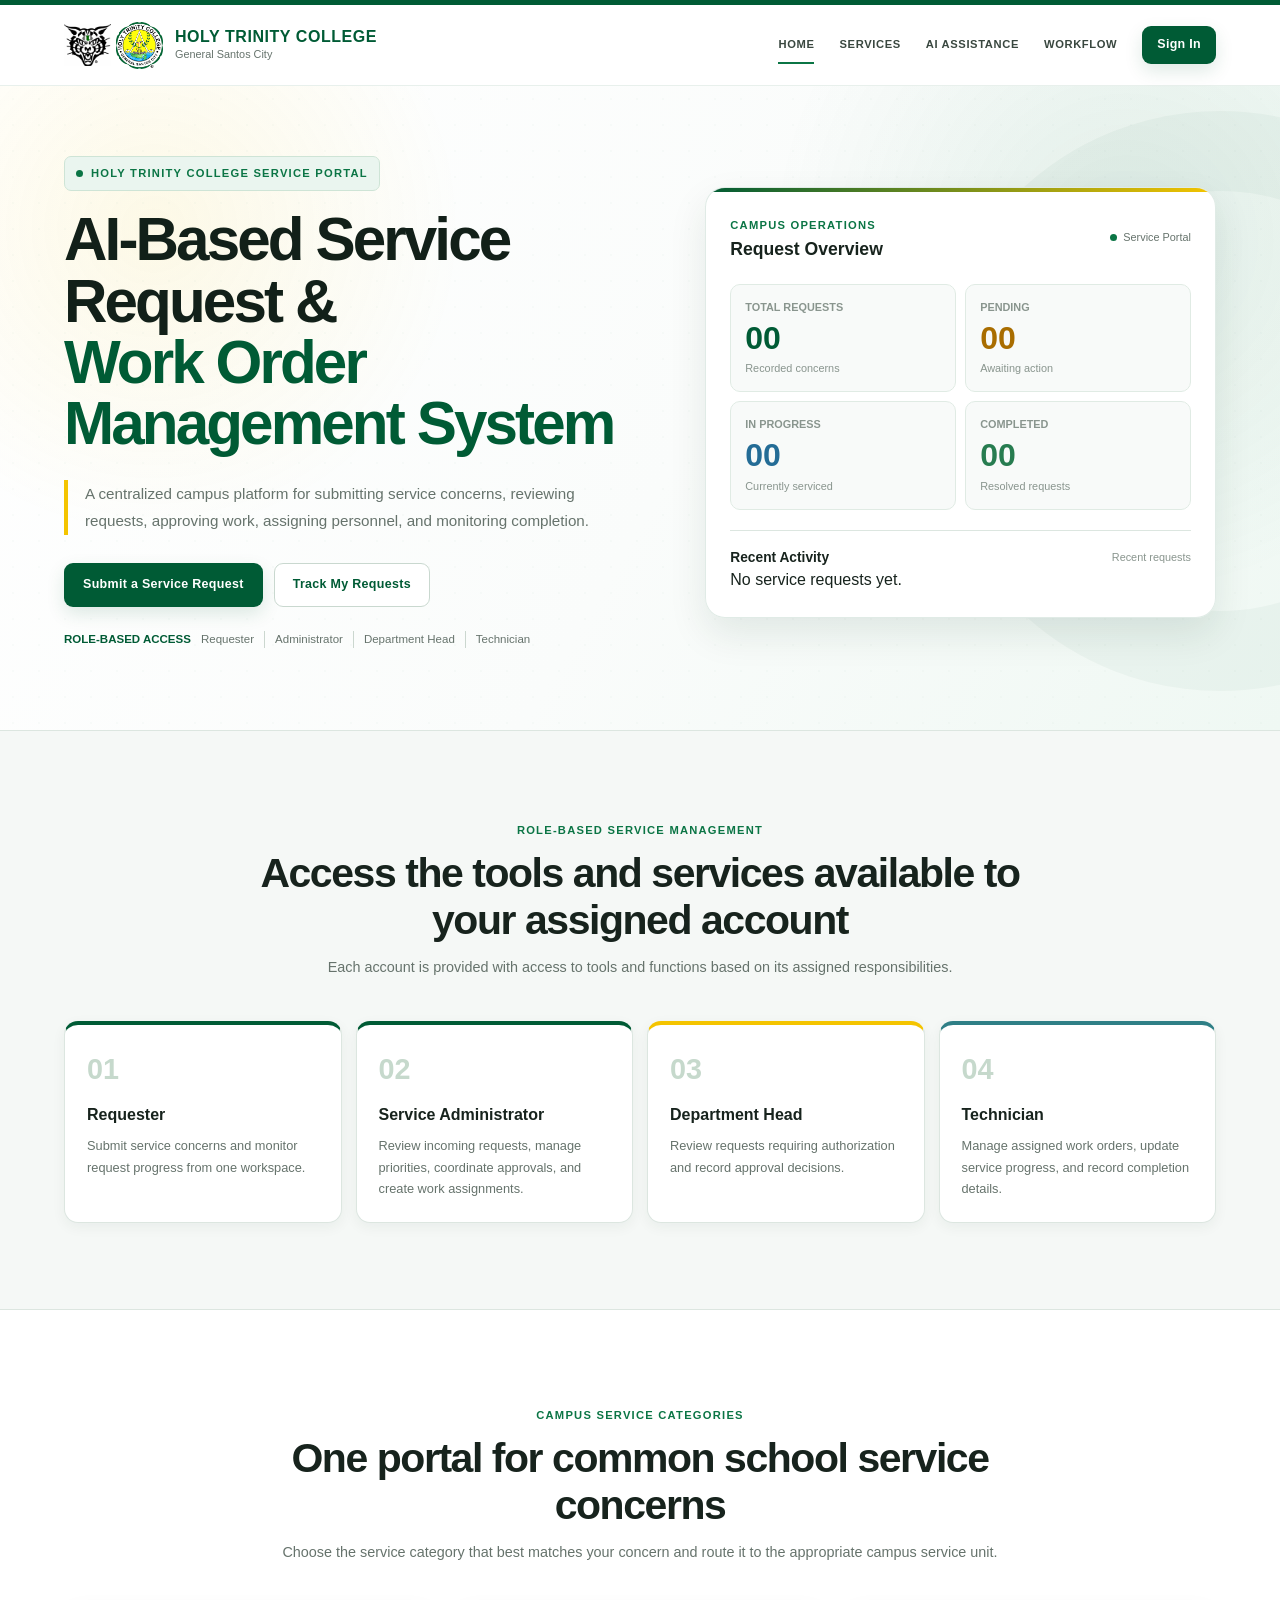
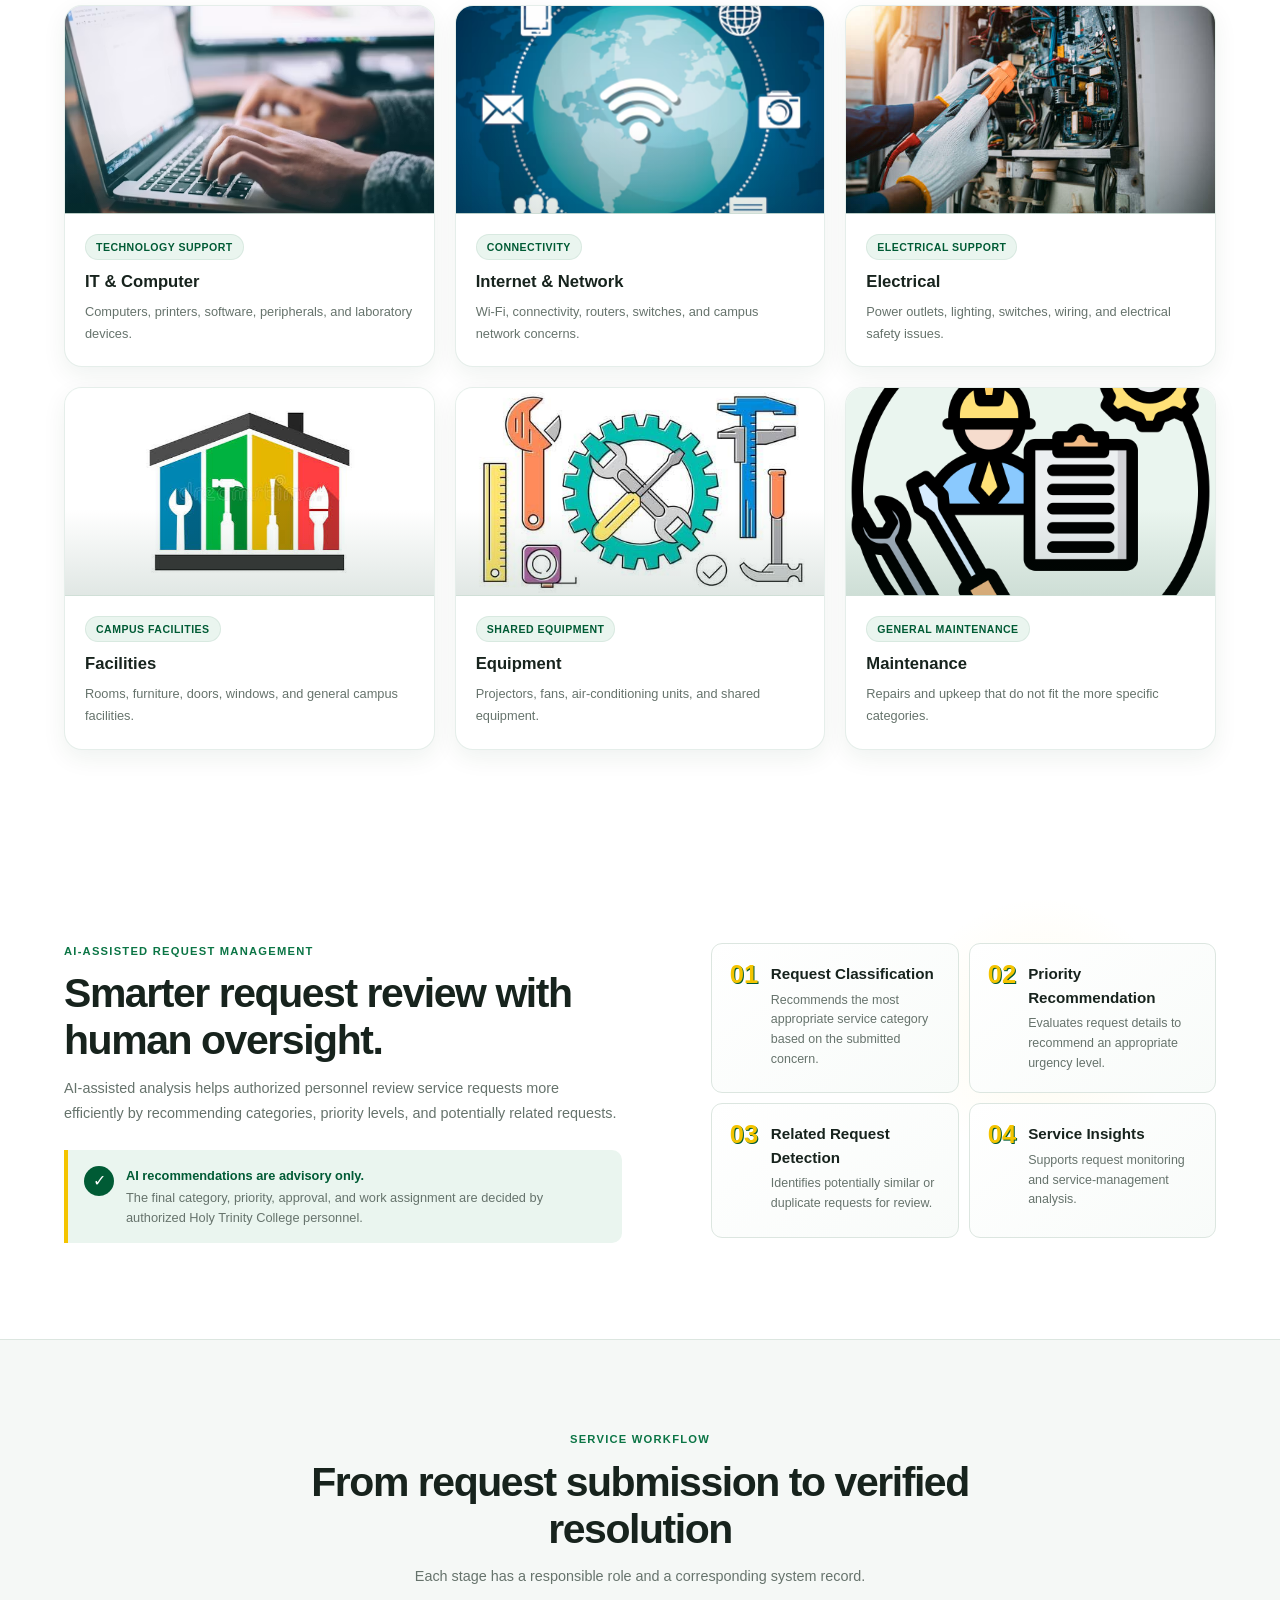
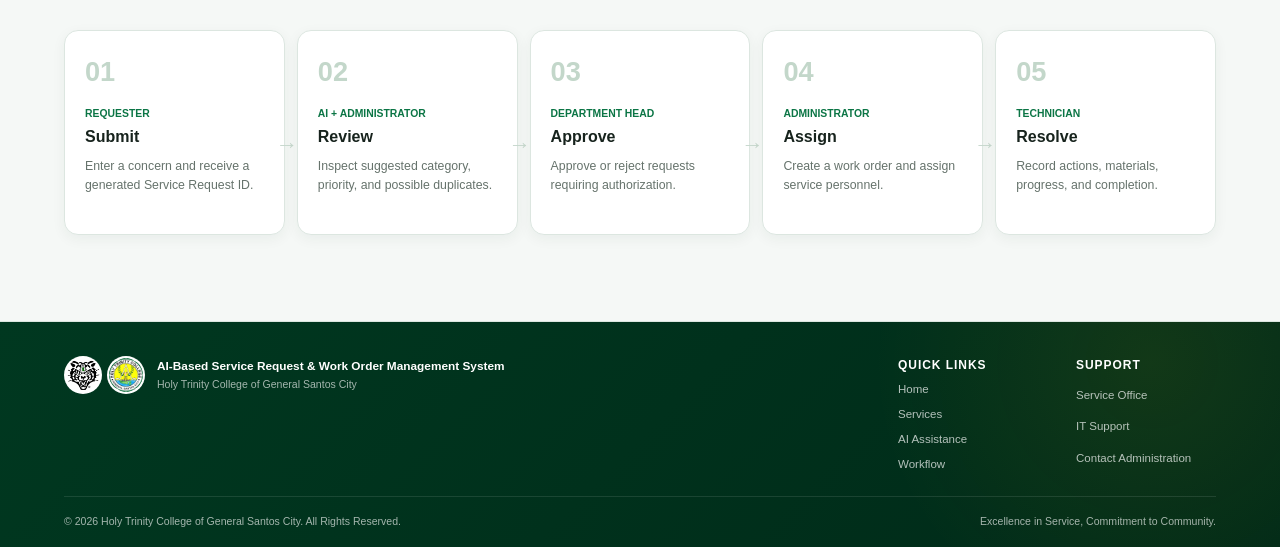
==== src/main/webapp/index.html @ cf8e39eb "Complete initial technician assignment workflow" ====
<!DOCTYPE html>
<html lang="en">
<head>
  <meta charset="UTF-8">
  <meta name="viewport" content="width=device-width, initial-scale=1.0">
  <meta name="description" content="AI-Based Service Request and Work Order Management System of Holy Trinity College of General Santos City.">
  <title>HTC Service Request Portal</title>
 <link rel="stylesheet" href="css/style.css?v=20260916-step2final2">
</head>
<body>
  <a class="skip-link" href="#mainContent">Skip to main content</a>

  <header class="site-header" id="siteHeader">
    <a class="brand" href="#home" aria-label="Holy Trinity College Service Portal home">
      <span class="brand-logos" aria-hidden="true">
        <img src="images/wildcatslogo.png" alt="Holy Trinity College Wildcats Logo">
        <img src="images/htclogo.png" alt="Holy Trinity College Seal">
      </span>
      <span class="brand-copy">
        <strong>HOLY TRINITY COLLEGE</strong>
        <small>General Santos City</small>
      </span>
    </a>

    <button class="menu-button" id="menuButton" type="button" aria-label="Open navigation" aria-controls="mainNav" aria-expanded="false">
      <span></span><span></span><span></span>
    </button>

    <nav class="main-nav" id="mainNav" aria-label="Main navigation">
      <a class="public-nav-link active" href="#home">Home</a>
      <a class="public-nav-link" href="#services">Services</a>
      <a class="public-nav-link" href="#ai-assistance">AI Assistance</a>
      <a class="public-nav-link" href="#workflow">Workflow</a>
      <a id="workspaceNavLink" href="#workspace" hidden>My Workspace</a>
      <button class="button button-small button-primary" id="signInButton" type="button">Sign In</button>
    </nav>
  </header>

  <main id="mainContent">
    <div id="publicContent">
      <section class="hero" id="home">
        <div class="section-shell hero-grid">
          <div class="hero-copy">
            <span class="eyebrow"><i></i> Holy Trinity College Service Portal</span>
            <h1>AI-Based Service Request &amp; <em>Work Order Management System</em></h1>
            <p>A centralized campus platform for submitting service concerns, reviewing requests, approving work, assigning personnel, and monitoring completion.</p>
            <div class="hero-actions">
              <button class="button button-primary" id="heroAccessButton" type="button">Submit a Service Request</button>
              <button class="button button-secondary" id="heroTrackButton" type="button">Track My Requests</button>
            </div>
            <div class="audience-list" aria-label="System users">
              <strong>Role-based access</strong>
              <span>Requester</span><span>Administrator</span><span>Department Head</span><span>Technician</span>
            </div>
          </div>

          <aside class="overview-card" aria-label="Service overview">
            <div class="overview-heading">
              <div><small>Campus Operations</small><h2>Request Overview</h2></div>
              <span class="live-indicator"><i></i> Service Portal</span>
            </div>
            <div class="metric-grid">
              <article><span>Total Requests</span><strong id="publicTotalMetric">00</strong><small>Recorded concerns</small></article>
              <article class="metric-pending"><span>Pending</span><strong id="publicPendingMetric">00</strong><small>Awaiting action</small></article>
              <article class="metric-progress"><span>In Progress</span><strong id="publicProgressMetric">00</strong><small>Currently serviced</small></article>
              <article class="metric-completed"><span>Completed</span><strong id="publicCompletedMetric">00</strong><small>Resolved requests</small></article>
            </div>
            <div class="activity-list">
              <div class="activity-heading"><h3>Recent Activity</h3><span>Recent requests</span></div>
              <div id="publicRecentActivity"></div>
            </div>
          </aside>
        </div>
      </section>

      <section class="role-preview-section">
        <div class="section-shell">
          <div class="section-heading">
            <span>Role-Based Service Management</span>
            <h2>Access the tools and services available to your assigned account</h2>
            <p>Each account is provided with access to tools and functions based on its assigned responsibilities.</p>
          </div>
          <div class="role-preview-grid">
            <article><span>01</span><h3>Requester</h3><p>Submit service concerns and monitor request progress from one workspace.</p></article>
            <article><span>02</span><h3>Service Administrator</h3><p>Review incoming requests, manage priorities, coordinate approvals, and create work assignments.</p></article>
            <article><span>03</span><h3>Department Head</h3><p>Review requests requiring authorization and record approval decisions.</p></article>
            <article><span>04</span><h3>Technician</h3><p>Manage assigned work orders, update service progress, and record completion details.</p></article>
          </div>
        </div>
      </section>

      <section class="services-section" id="services">
        <div class="section-shell">
          <div class="section-heading">
            <span>Campus Service Categories</span>
            <h2>One portal for common school service concerns</h2>
            <p>Choose the service category that best matches your concern and route it to the appropriate campus service unit.</p>
          </div>
          <div class="service-grid">
            <article class="service-card">
              <div class="service-card-media">
                <img src="images/itcomputer.jpg" alt="IT and Computer service" loading="lazy" decoding="async">
              </div>
              <div class="service-card-body">
                <span class="service-card-label">Technology Support</span>
                <h3>IT &amp; Computer</h3>
                <p>Computers, printers, software, peripherals, and laboratory devices.</p>
              </div>
            </article>

            <article class="service-card">
              <div class="service-card-media">
                <img src="images/net.jpg" alt="Internet and Network service" loading="lazy" decoding="async">
              </div>
              <div class="service-card-body">
                <span class="service-card-label">Connectivity</span>
                <h3>Internet &amp; Network</h3>
                <p>Wi-Fi, connectivity, routers, switches, and campus network concerns.</p>
              </div>
            </article>

            <article class="service-card">
              <div class="service-card-media">
                <img src="images/electrical.jpg" alt="Electrical service" loading="lazy" decoding="async">
              </div>
              <div class="service-card-body">
                <span class="service-card-label">Electrical Support</span>
                <h3>Electrical</h3>
                <p>Power outlets, lighting, switches, wiring, and electrical safety issues.</p>
              </div>
            </article>

            <article class="service-card">
              <div class="service-card-media">
                <img src="images/faci.jpg" alt="Facilities service" loading="lazy" decoding="async">
              </div>
              <div class="service-card-body">
                <span class="service-card-label">Campus Facilities</span>
                <h3>Facilities</h3>
                <p>Rooms, furniture, doors, windows, and general campus facilities.</p>
              </div>
            </article>

            <article class="service-card">
              <div class="service-card-media">
                <img src="images/equip.jpg" alt="Equipment service" loading="lazy" decoding="async">
              </div>
              <div class="service-card-body">
                <span class="service-card-label">Shared Equipment</span>
                <h3>Equipment</h3>
                <p>Projectors, fans, air-conditioning units, and shared equipment.</p>
              </div>
            </article>

            <article class="service-card">
              <div class="service-card-media">
                <img src="images/maint.jpg" alt="Maintenance service" loading="lazy" decoding="async">
              </div>
              <div class="service-card-body">
                <span class="service-card-label">General Maintenance</span>
                <h3>Maintenance</h3>
                <p>Repairs and upkeep that do not fit the more specific categories.</p>
              </div>
            </article>
          </div>
        </div>
      </section>

      <section class="ai-section section-shell" id="ai-assistance">
        <div class="ai-copy">
          <span class="section-label">AI-Assisted Request Management</span>
          <h2>Smarter request review with human oversight.</h2>
          <p>AI-assisted analysis helps authorized personnel review service requests more efficiently by recommending categories, priority levels, and potentially related requests.</p>
          <div class="human-review">
            <span>&#10003;</span>
            <p><strong>AI recommendations are advisory only.</strong> The final category, priority, approval, and work assignment are decided by authorized Holy Trinity College personnel.</p>
          </div>
        </div>
        <div class="ai-capabilities">
          <article><span>01</span><div><h3>Request Classification</h3><p>Recommends the most appropriate service category based on the submitted concern.</p></div></article>
          <article><span>02</span><div><h3>Priority Recommendation</h3><p>Evaluates request details to recommend an appropriate urgency level.</p></div></article>
          <article><span>03</span><div><h3>Related Request Detection</h3><p>Identifies potentially similar or duplicate requests for review.</p></div></article>
          <article><span>04</span><div><h3>Service Insights</h3><p>Supports request monitoring and service-management analysis.</p></div></article>
        </div>
      </section>

      <section class="workflow-section" id="workflow">
        <div class="section-shell">
          <div class="section-heading">
            <span>Service Workflow</span>
            <h2>From request submission to verified resolution</h2>
            <p>Each stage has a responsible role and a corresponding system record.</p>
          </div>
          <ol class="workflow-list">
            <li><span>01</span><small>Requester</small><h3>Submit</h3><p>Enter a concern and receive a generated Service Request ID.</p></li>
            <li><span>02</span><small>AI + Administrator</small><h3>Review</h3><p>Inspect suggested category, priority, and possible duplicates.</p></li>
            <li><span>03</span><small>Department Head</small><h3>Approve</h3><p>Approve or reject requests requiring authorization.</p></li>
            <li><span>04</span><small>Administrator</small><h3>Assign</h3><p>Create a work order and assign service personnel.</p></li>
            <li><span>05</span><small>Technician</small><h3>Resolve</h3><p>Record actions, materials, progress, and completion.</p></li>
          </ol>
        </div>
      </section>
    </div>

    <section class="workspace-section" id="workspace" hidden>
      <div class="workspace-shell">
        <aside class="workspace-sidebar" id="workspaceSidebar">
          <div class="workspace-brand">
            <img src="images/htclogo.png" alt="Holy Trinity College Logo">
            <div><strong>HTC Service Portal</strong><small>Role Workspace</small></div>
          </div>

          <div class="workspace-user">

  <div class="workspace-profile-photo-wrap">

    <div
      class="workspace-avatar"
      id="workspaceAvatar"
      aria-label="Profile photo"
    >
      GU
    </div>

    <input
      id="profilePhotoInput"
      type="file"
      accept="image/jpeg,image/png,image/webp"
      hidden
    >

  </div>


  <div class="workspace-user-details">

    <small>Signed in as</small>

    <strong id="workspaceUserName">
      Guest User
    </strong>

    <span id="workspaceUserEmail">
      user@online.htcgsc.edu.ph
    </span>

    <div class="workspace-profile-actions">

      <button
        class="workspace-profile-action"
        id="profilePhotoChangeTextButton"
        type="button"
      >
        Change Photo
      </button>

      <button
        class="workspace-profile-action danger"
        id="profilePhotoRemoveButton"
        type="button"
        hidden
      >
        Remove
      </button>

    </div>

  </div>

</div>
<div class="workspace-role-card"><small>Assigned Role</small><strong id="workspaceRoleName">Role</strong></div>
          <nav class="workspace-navigation" id="workspaceNavigation" aria-label="Role workspace navigation"></nav>
          <button class="workspace-signout" id="signOutButton" type="button">Sign Out</button>
        </aside>

        <div class="workspace-main">
          <header class="workspace-header">

  <div class="workspace-heading-wrap">

    <button
      class="sidebar-toggle"
      id="sidebarToggle"
      type="button"
      aria-label="Toggle workspace navigation"
      aria-controls="workspaceSidebar"
      aria-expanded="false"
    >
      <svg
        viewBox="0 0 24 24"
        width="20"
        height="20"
        aria-hidden="true"
        fill="none"
        stroke="currentColor"
        stroke-width="2"
        stroke-linecap="round"
      >
        <path d="M4 6h16"></path>
        <path d="M4 12h16"></path>
        <path d="M4 18h16"></path>
      </svg>
    </button>

    <div>
      <span id="workspaceBreadcrumb">
        Service Portal / Workspace
      </span>

      <h2 id="workspacePageTitle">
        Overview
      </h2>
    </div>

  </div>

  <div class="workspace-header-actions">

    <div class="workspace-date-display">
      <small>Today</small>
      <strong id="workspaceDate"></strong>
    </div>

    <button
      class="icon-button notification-button"
      id="notificationButton"
      type="button"
      aria-label="Show notifications"
      aria-controls="notificationPanel"
      aria-expanded="false"
    >
      <svg
        viewBox="0 0 24 24"
        width="21"
        height="21"
        aria-hidden="true"
        fill="none"
        stroke="currentColor"
        stroke-width="2"
        stroke-linecap="round"
        stroke-linejoin="round"
      >
        <path d="M18 8a6 6 0 0 0-12 0c0 7-3 7-3 9h18c0-2-3-2-3-9"></path>
        <path d="M10 21h4"></path>
      </svg>

      <span
        class="notification-count"
        id="notificationCount"
        hidden
      >
        0
      </span>
    </button>

    <aside
      class="notification-panel"
      id="notificationPanel"
      hidden
      aria-label="Notifications"
    >
      <div class="notification-panel-heading">

        <div>
          <small>Account Updates</small>
          <strong>Notifications</strong>
        </div>

        <button
          class="notification-panel-close"
          id="closeNotificationPanel"
          type="button"
          aria-label="Close notifications"
        >
          &times;
        </button>

      </div>

      <div
        id="notificationList"
        class="notification-list"
      ></div>

    </aside>

  </div>

</header>

<!-- REQUESTER -->
          <div class="role-interface" data-role="requester" hidden>
            <section
  class="workspace-view"
  data-view="requester-overview"
>

  <div class="welcome-banner">

    <div>
      <small>Requester Workspace</small>

      <h3>
        Welcome,
        <span data-user-name>User</span>
      </h3>

      <p>
        Submit campus service concerns and monitor records connected to your account.
      </p>
    </div>

    <button
      class="button button-light"
      type="button"
      data-open-request-modal
    >
      + New Service Request
    </button>

  </div>


  <div class="dashboard-grid four">

    <article class="stat-card">
      <div class="stat-icon">SR</div>

      <div>
        <small>My Requests</small>
        <strong id="requesterTotalMetric">00</strong>
        <p>Requests linked to your account</p>
      </div>
    </article>


    <article class="stat-card">
      <div class="stat-icon amber">PD</div>

      <div>
        <small>Pending / Review</small>
        <strong id="requesterPendingMetric">00</strong>
        <p>Awaiting authorized action</p>
      </div>
    </article>


    <article class="stat-card">
      <div class="stat-icon blue">IP</div>

      <div>
        <small>In Progress</small>
        <strong id="requesterProgressMetric">00</strong>
        <p>Currently being serviced</p>
      </div>
    </article>


    <article class="stat-card">
      <div class="stat-icon green">OK</div>

      <div>
        <small>Completed</small>
        <strong id="requesterCompletedMetric">00</strong>
        <p>Resolved concerns</p>
      </div>
    </article>

  </div>


  <div class="dashboard-split">

    <article class="panel-card">

      <div class="panel-title">
        <div>
          <small>Quick Actions</small>
          <h3>Manage your requests</h3>
        </div>
      </div>


      <div class="quick-action-grid">

        <button
          class="quick-action"
          type="button"
          data-open-request-modal
        >
          <span class="quick-action-icon" aria-hidden="true">

            <svg
              viewBox="0 0 24 24"
              width="22"
              height="22"
              fill="none"
              stroke="currentColor"
              stroke-width="2"
              stroke-linecap="round"
            >
              <path d="M12 5v14"></path>
              <path d="M5 12h14"></path>
            </svg>

          </span>

          <strong>Submit Request</strong>
          <small>Report a new concern</small>
        </button>


        <button
          class="quick-action"
          type="button"
          data-workspace-link="requester-records"
        >
          <span class="quick-action-icon" aria-hidden="true">

            <svg
              viewBox="0 0 24 24"
              width="22"
              height="22"
              fill="none"
              stroke="currentColor"
              stroke-width="2"
              stroke-linecap="round"
              stroke-linejoin="round"
            >
              <circle cx="11" cy="11" r="7"></circle>
              <path d="m20 20-4-4"></path>
            </svg>

          </span>

          <strong>Track Request</strong>
          <small>View request status</small>
        </button>


        <button
          class="quick-action"
          type="button"
          data-open-notifications
        >
          <span class="quick-action-icon" aria-hidden="true">

            <svg
              viewBox="0 0 24 24"
              width="22"
              height="22"
              fill="none"
              stroke="currentColor"
              stroke-width="2"
              stroke-linecap="round"
              stroke-linejoin="round"
            >
              <path d="M18 8a6 6 0 0 0-12 0c0 7-3 7-3 9h18c0-2-3-2-3-9"></path>
              <path d="M10 21h4"></path>
            </svg>

          </span>

          <strong>Notifications</strong>
          <small>See recent updates</small>
        </button>

      </div>

    </article>


    <article class="panel-card">

      <div class="panel-title">

        <div>
          <small>Latest Activity</small>
          <h3>My recent requests</h3>
        </div>

        <button
          class="panel-text-action"
          type="button"
          data-workspace-link="requester-records"
        >
          View all
        </button>

      </div>

      <div
        class="compact-list"
        id="requesterRecentList"
      ></div>

    </article>

  </div>

</section>

            <section class="workspace-view" data-view="requester-new" hidden>
              <div class="empty-action-card">
                <div class="empty-icon">&#43;</div>
                <span class="section-label">Service Request</span>
                <h3>Create a new service request</h3>
                <p>Use the modal form to enter requester details, category, concern details, location, priority preference, report date, and an optional attachment.</p>
                <button class="button button-primary" type="button" data-open-request-modal>+ New Service Request</button>
              </div>
            </section>

            <section class="workspace-view" data-view="requester-records" hidden>
              <div class="panel-card ai-result-card" id="latestAiCard" hidden>
                <div class="ai-result-heading"><div><small>Latest AI Recommendation</small><h3>AI-assisted request review</h3></div><span class="advisory-chip">ADVISORY</span></div>
                <div class="ai-result-grid">
                  <div><small>Suggested Category</small><strong id="latestAiCategory">&mdash;</strong></div>
                  <div><small>Suggested Priority</small><strong id="latestAiPriority">&mdash;</strong></div>
                  <div><small>Possible Duplicate</small><strong id="latestAiDuplicate">&mdash;</strong></div>
                </div>
                <p>AI recommendations are advisory only. The final decision is made by authorized school personnel.</p>
              </div>

                            <div class="panel-card requester-drafts-card">
                <div class="table-heading">
                  <div><small>Saved Work</small><h3>My Drafts</h3></div>
                  <span class="record-count" id="requesterDraftCount">0 Drafts</span>
                </div>
                <p class="helper-text">Resume an unfinished service request or remove a draft you no longer need.</p>
                <div class="compact-list" id="requesterDraftList" aria-live="polite"></div>
                <div class="table-empty" id="requesterDraftEmptyState" hidden>
                  <strong>No saved drafts</strong>
                  <span>Your unfinished service requests will appear here.</span>
                </div>
              </div>
<div class="table-card panel-card">
                <div class="table-heading">
                  <div><small>Requester Records</small><h3>My Service Requests</h3></div>
                  <button class="button button-small button-primary" type="button" data-open-request-modal>+ New Request</button>
                </div>
                <div class="table-tools">
                  <label class="search-control"><span><svg viewBox="0 0 24 24" width="16" height="16" focusable="false" aria-hidden="true"><circle cx="11" cy="11" r="6.5" fill="none" stroke="currentColor" stroke-width="2"/><path d="M16 16l4 4" fill="none" stroke="currentColor" stroke-width="2" stroke-linecap="round"/></svg></span><input id="requestSearchInput" type="search" placeholder="Search by ID, title, category, or location" aria-label="Search my requests"></label>
                  <label class="filter-control"><span>Status</span><select id="requestStatusFilter" aria-label="Filter requests by status"><option value="all">All statuses</option><option>Pending</option><option>For Review</option><option>Awaiting Approval</option><option>Approved</option><option>Assigned</option><option>In Progress</option><option>Completed</option><option>Rejected</option></select></label>
                  <span class="record-count" id="requestRecordCount">0 Records</span>
                </div>
                <div class="table-scroll">
                  <table>
                    <thead><tr><th>Request ID</th><th>Request Title</th><th>Category</th><th>Location</th><th>Priority</th><th>Status</th><th>Date</th><th>Action</th></tr></thead>
                    <tbody id="serviceRequestTableBody"></tbody>
                  </table>
                </div>
                <div class="table-empty" id="requestEmptyState" hidden><strong>No matching requests</strong><span>Try changing the search text or status filter.</span></div>
              </div>
            </section>
          </div>

          <!-- ADMINISTRATOR -->
          <div class="role-interface" data-role="administrator" hidden>
            <section class="workspace-view" data-view="administrator-overview">
              <div class="welcome-banner admin-banner">
                <div><small>Service Administrator / Coordinator</small><h3>Operations dashboard</h3><p>Review service requests, evaluate AI recommendations, and coordinate work assignments.</p></div>
                <button class="button button-light" type="button" data-workspace-link="administrator-review">Open Request Queue</button>
              </div>
              <div class="dashboard-grid four">
                <article class="stat-card"><div class="stat-icon">RQ</div><div><small>Request Queue</small><strong id="adminQueueMetric">00</strong><p>Requests needing review</p></div></article>
                <article class="stat-card"><div class="stat-icon amber">AP</div><div><small>Awaiting Approval</small><strong id="adminApprovalMetric">00</strong><p>Forwarded for authorization</p></div></article>
                <article class="stat-card"><div class="stat-icon red">HI</div><div><small>High Priority</small><strong id="adminHighMetric">00</strong><p>High or urgent requests</p></div></article>
                <article class="stat-card"><div class="stat-icon blue">WO</div><div><small>Work Orders</small><strong id="adminWorkOrderMetric">00</strong><p>Current work records</p></div></article>
              </div>
              <div class="dashboard-split">
                <article class="panel-card"><div class="panel-title"><div><small>AI Recommendations</small><h3>Items needing human review</h3></div><span class="advisory-chip">ADVISORY</span></div><div class="compact-list" id="adminAiSummary"></div></article>
                <article class="panel-card"><div class="panel-title"><div><small>Service Operations</small><h3>Management Overview</h3></div></div><div class="entity-chips"><span>Service Requests</span><span>AI Recommendations</span><span>Work Orders</span><span>Assignments</span><span>Personnel</span></div></article>
              </div>
            </section>

            <section class="workspace-view" data-view="administrator-review" hidden>
              <div class="table-card panel-card">
                <div class="table-heading"><div><small>Request Management</small><h3>Review Queue &amp; AI Recommendations</h3></div><span class="record-count" id="adminReviewCount">0 Records</span></div>
                <div class="table-tools"><label class="search-control"><span><svg viewBox="0 0 24 24" width="16" height="16" focusable="false" aria-hidden="true"><circle cx="11" cy="11" r="6.5" fill="none" stroke="currentColor" stroke-width="2"/><path d="M16 16l4 4" fill="none" stroke="currentColor" stroke-width="2" stroke-linecap="round"/></svg></span><input id="adminRequestSearch" type="search" placeholder="Search request queue" aria-label="Search request queue"></label><span class="helper-text">Review AI suggestions before forwarding a request.</span></div>
                <div class="table-scroll">
                  <table><thead><tr><th>Request ID</th><th>Title</th><th>AI Category</th><th>AI Priority</th><th>Duplicate Check</th><th>Status</th><th>Action</th></tr></thead><tbody id="adminReviewTableBody"></tbody></table>
                </div>
              </div>
            </section>

            <section class="workspace-view" data-view="administrator-work-orders" hidden>
              <div class="content-grid form-and-table">
                <div class="panel-card form-panel">
                  <div class="panel-title"><div><small>Work Order Creation</small><h3>Create Work Order</h3></div><span class="entity-badge">Administrator</span></div>
                  <form class="record-form workspace-form" id="workOrderForm" novalidate>
                    <div class="form-grid">
                      <div class="field-group"><label for="workOrderRequestId">Service Request ID *</label><input id="workOrderRequestId" type="text" placeholder="SR-2026-000001" pattern="SR-[0-9]{4}-[0-9]{6}" required></div>
                      <div class="field-group full-width"><label for="workDescription">Work Description *</label><textarea id="workDescription" rows="3" minlength="10" maxlength="500" placeholder="Describe the work to be performed." required></textarea></div>
                    </div>
                    <div class="form-actions"><button class="button button-secondary" type="reset">Clear</button><button class="button button-primary" type="submit">Save Work Order</button></div>
                  </form>
                </div>

                <div class="table-card panel-card">
                  <div class="table-heading"><div><small>Work Order Records</small><h3>Current Work Orders</h3></div><span class="record-count" id="workOrderRecordCount">0 Records</span></div>
                  <div class="table-scroll"><table><thead><tr><th>Work Order ID</th><th>Request ID</th><th>Assigned Personnel</th><th>Service Unit</th><th>Status</th><th>Completion</th><th>Action</th></tr></thead><tbody id="workOrderTableBody"></tbody></table></div>
                </div>
              </div>
            </section>

            <section class="workspace-view" data-view="administrator-access" hidden>
              <div class="content-grid form-and-table">
                <div class="panel-card form-panel">
                  <div class="panel-title"><div><small>Personnel Access Management</small><h3>Personnel Access Management</h3></div><span class="entity-badge">Administrator</span></div>
                  <form class="record-form workspace-form" id="personnelAccessForm" novalidate>
                    <div class="form-grid">

                      <div class="field-group full-width">
                        <label for="personnelTargetId">Select Existing Personnel *</label>
                        <select id="personnelTargetId" required>
                          <option value="">Select personnel account</option>
                        </select>
                        <small>Choose an existing school personnel account to manage its department and system role.</small>
                      </div>

                      <div class="field-group">
                        <label for="personnelName">Personnel Name</label>
                        <input id="personnelName" type="text" readonly>
                      </div>

                      <div class="field-group">
                        <label for="personnelEmail">School Email</label>
                        <input id="personnelEmail" type="email" readonly>
                      </div>

                      <div class="field-group">
                        <label for="personnelTypeDisplay">Personnel Type</label>
                        <input id="personnelTypeDisplay" type="text" readonly>
                      </div>

                      <div class="field-group">
                        <label for="personnelStatusDisplay">Account Status</label>
                        <input id="personnelStatusDisplay" type="text" readonly>
                      </div>

                      <div class="field-group">
                        <label for="personnelDepartment">Department *</label>
                        <select id="personnelDepartment" required>
                          <option value="">Select department</option>
                        </select>
                      </div>

                      <div class="field-group">
                        <label for="personnelRole">System Role *</label>
                        <select id="personnelRole" required>
                          <option value="">Select system role</option>
                          <option value="1">Requester</option>
                          <option value="2">Service Administrator / Coordinator</option>
                          <option value="3">Department Head / Authorized Approver</option>
                          <option value="4">Service Personnel / Technician</option>
                        </select>
                      </div>

                      <div class="field-group full-width">
                        <small>
                          System roles determine authorized workspace access. Account status is shown for reference and is not changed by this form.
                        </small>
                      </div>

                    </div>

                    <div class="form-actions">
                      <button class="button button-secondary" type="reset">
                        Clear Selection
                      </button>
                      <button class="button button-primary" type="submit">
                        Save Access Changes
                      </button>
                    </div>
                  </form>
                </div>
                <div class="table-card panel-card"><div class="table-heading"><div><small>Personnel Records</small><h3>School Personnel</h3></div><span class="record-count" id="personnelRecordCount">0 Records</span></div><div class="table-scroll"><table><thead><tr><th>Personnel ID</th><th>Name</th><th>Email</th><th>Department</th><th>Role</th><th>Status</th></tr></thead><tbody id="personnelTableBody"></tbody></table></div></div>
              </div>
            </section>
          </div>

          <!-- APPROVER -->
          <div class="role-interface" data-role="approver" hidden>
            <section class="workspace-view" data-view="approver-overview">
              <div class="welcome-banner approver-banner"><div><small>Department Head / Authorized Approver</small><h3>Approval dashboard</h3><p>Review requests requiring authorization and record the final approval decision.</p></div><button class="button button-light" type="button" data-workspace-link="approver-queue">Review Requests</button></div>
              <div class="dashboard-grid three">
                <article class="stat-card"><div class="stat-icon amber">AP</div><div><small>Awaiting Approval</small><strong id="approverPendingMetric">00</strong><p>Requests needing a decision</p></div></article>
                <article class="stat-card"><div class="stat-icon green">OK</div><div><small>Approved</small><strong id="approverApprovedMetric">00</strong><p>Approved requests</p></div></article>
                <article class="stat-card"><div class="stat-icon red">NO</div><div><small>Rejected</small><strong id="approverRejectedMetric">00</strong><p>Rejected requests</p></div></article>
              </div>
              <div class="info-card"><h3>Human authorization remains final</h3><p>AI recommendations are visible for context, but the Department Head / Authorized Approver records the actual approval decision.</p></div>
            </section>

            <section class="workspace-view" data-view="approver-queue" hidden>
              <div class="table-card panel-card">
                <div class="table-heading"><div><small>APPROVAL</small><h3>Requests for Approval</h3></div><span class="record-count" id="approvalRecordCount">0 Records</span></div>
                <div class="table-scroll"><table><thead><tr><th>Request ID</th><th>Title</th><th>Category</th><th>Priority</th><th>AI Note</th><th>Status</th><th>Decision</th></tr></thead><tbody id="approvalTableBody"></tbody></table></div>
              </div>
            </section>

            <section class="workspace-view" data-view="approver-history" hidden>
              <div class="table-card panel-card"><div class="table-heading"><div><small>Decision Records</small><h3>Approval History</h3></div><span class="record-count" id="approvalHistoryCount">0 Records</span></div><div class="table-scroll"><table><thead><tr><th>Request ID</th><th>Decision</th><th>Decision Date</th><th>Remarks</th></tr></thead><tbody id="approvalHistoryTableBody"></tbody></table></div></div>
            </section>
          </div>

          <!-- TECHNICIAN -->
          <div class="role-interface" data-role="technician" hidden>
            <section class="workspace-view" data-view="technician-overview">
              <div class="welcome-banner technician-banner"><div><small>Service Personnel / Technician</small><h3>Assigned service work</h3><p>View assigned work orders and record progress, materials, actions, and completion details.</p></div><button class="button button-light" type="button" data-workspace-link="technician-assigned">View Assignments</button></div>
              <div class="dashboard-grid four">
                <article class="stat-card"><div class="stat-icon">WO</div><div><small>Assigned Work</small><strong id="technicianAssignedMetric">00</strong><p>Work orders in your queue</p></div></article>
                <article class="stat-card"><div class="stat-icon blue">IP</div><div><small>In Progress</small><strong id="technicianProgressMetric">00</strong><p>Active work</p></div></article>
                <article class="stat-card"><div class="stat-icon amber">OH</div><div><small>On Hold</small><strong id="technicianHoldMetric">00</strong><p>Waiting for follow-up</p></div></article>
                <article class="stat-card"><div class="stat-icon green">OK</div><div><small>Completed</small><strong id="technicianCompletedMetric">00</strong><p>Finished work records</p></div></article>
              </div>
              <div class="info-card"><h3>Technician access</h3><p>This workspace only exposes assigned work orders, progress updates, and work history. Administrative and approval tools remain hidden.</p></div>
            </section>

            <section class="workspace-view" data-view="technician-assigned" hidden>
              <div class="table-card panel-card">
                <div class="table-heading"><div><small>Assigned Work Orders</small><h3>Assigned Work Orders</h3></div><span class="record-count" id="technicianWorkCount">0 Records</span></div>
                <div class="table-scroll"><table><thead><tr><th>Work Order ID</th><th>Request ID</th><th>Work Description</th><th>Service Unit</th><th>Assigned To</th><th>Status</th><th>Action</th></tr></thead><tbody id="technicianWorkTableBody"></tbody></table></div>
              </div>
            </section>

            <section class="workspace-view" data-view="technician-update" hidden>
              <div class="content-grid form-and-table">
                <div class="panel-card form-panel">
                  <div class="panel-title"><div><small>Work Progress Update</small><h3>Update Service Work</h3></div><span class="entity-badge">Technician</span></div>
                  <form class="record-form workspace-form" id="progressUpdateForm" novalidate>
                    <div class="form-grid">
                      <div class="field-group"><label for="progressWorkOrderId">Work Order ID *</label><input id="progressWorkOrderId" type="text" placeholder="WO-2026-0019" pattern="WO-[0-9]{4}-[0-9]{4}" required></div>
                      <div class="field-group"><label for="progressRequestId">Service Request ID *</label><input id="progressRequestId" type="text" placeholder="SR-2026-000001" pattern="SR-[0-9]{4}-[0-9]{6}" required></div>
                      <div class="field-group"><label for="progressTechnician">Assigned Technician / Personnel *</label><input id="progressTechnician" type="text" minlength="3" required></div>
                      <div class="field-group"><label for="progressServiceUnit">Department / Service Unit *</label><select id="progressServiceUnit" required><option value="">Select service unit</option><option>Information Technology Office</option><option>Facilities Management</option><option>Electrical Services</option><option>Maintenance Services</option></select></div>
                      <div class="field-group full-width"><label for="progressWorkDescription">Work Description *</label><textarea id="progressWorkDescription" rows="3" minlength="10" maxlength="500" required></textarea></div>
                      <div class="field-group"><label for="progressStatusInput">Work Status *</label><select id="progressStatusInput" required><option>Assigned</option><option>In Progress</option><option>On Hold</option><option>Completed</option></select></div>
                      <div class="field-group"><label for="progressCompletionDate">Completion Date</label><input id="progressCompletionDate" type="date"></div>
                      <div class="field-group full-width"><label for="progressActionTaken">Action Taken *</label><textarea id="progressActionTaken" rows="3" minlength="5" maxlength="500" placeholder="Describe the action performed." required></textarea></div>
                      <div class="field-group full-width"><label for="progressMaterials">Materials / Resources Used</label><textarea id="progressMaterials" rows="2" maxlength="300" placeholder="List materials or resources used"></textarea></div>
                      <div class="field-group full-width"><label for="progressRemarks">Technician Remarks</label><textarea id="progressRemarks" rows="2" maxlength="300" placeholder="Optional remarks or follow-up notes"></textarea></div>
                    </div>
                    <div class="form-actions"><button class="button button-secondary" type="reset">Reset</button><button class="button button-primary" type="submit">Update Work Order</button></div>
                  </form>
                </div>
                <div class="panel-card"><div class="panel-title"><div><small>Work History</small><h3>Recent Technician Updates</h3></div></div><div class="compact-list" id="technicianHistoryList"></div></div>
              </div>
            </section>

            <section class="workspace-view" data-view="technician-history" hidden>
              <div class="table-card panel-card"><div class="table-heading"><div><small>Completed / Updated Work</small><h3>Work History</h3></div><span class="record-count" id="technicianHistoryCount">0 Records</span></div><div class="table-scroll"><table><thead><tr><th>Work Order ID</th><th>Request ID</th><th>Status</th><th>Action Taken</th><th>Completion</th><th>Remarks</th></tr></thead><tbody id="technicianHistoryTableBody"></tbody></table></div></div>
            </section>
          </div>
        </div>
      </div>
    </section>
  </main>

  <footer class="site-footer" id="siteFooter">
    <div class="section-shell footer-main">
      <div class="footer-brand">
        <div class="footer-logos"><img src="images/wildcatslogo.png" alt="Wildcats Logo"><img src="images/htclogo.png" alt="Holy Trinity College Logo"></div>
        <div><strong>AI-Based Service Request &amp; Work Order Management System</strong><span>Holy Trinity College of General Santos City</span></div>
      </div>
      <div class="footer-links"><div><strong>Quick Links</strong><a href="#home">Home</a><a href="#services">Services</a><a href="#ai-assistance">AI Assistance</a><a href="#workflow">Workflow</a></div><div><strong>Support</strong><span>Service Office</span><span>IT Support</span><span>Contact Administration</span></div></div>
    </div>
    <div class="section-shell footer-bottom"><span>&copy; 2026 Holy Trinity College of General Santos City. All Rights Reserved.</span><span>Excellence in Service, Commitment to Community.</span></div>
  </footer>

  <!-- AUTHENTICATION MODAL -->
  <div class="modal" id="loginModal" role="dialog" aria-modal="true" aria-labelledby="loginTitle" hidden>
    <div class="modal-backdrop" data-close-modal="loginModal"></div>
    <div class="modal-card modal-card-auth" role="document">
      <button class="modal-close" type="button" aria-label="Close authentication dialog" data-close-modal="loginModal">&times;</button>
      <div class="auth-brand">
        <img src="images/htclogo.png" alt="Holy Trinity College Logo" class="modal-logo">
        <div><span class="section-label">Secure Account Access</span><h2 id="loginTitle">Holy Trinity College Service Portal</h2><p>Sign in or create your account to access campus service management features.</p></div>
      </div>

      <div class="auth-tabs" role="tablist" aria-label="Authentication options">
        <button class="auth-tab active" id="authSignInTab" type="button" role="tab" aria-selected="true" aria-controls="loginForm">Sign In</button>
        <button class="auth-tab" id="authRegisterTab" type="button" role="tab" aria-selected="false" aria-controls="registrationForm">Create Account</button>
      </div>

      <div class="auth-message" id="authMessage" role="status" aria-live="polite"></div>

      <form class="record-form auth-form" id="loginForm" novalidate>
        <div class="auth-form-heading"><h3>Welcome back</h3><p>Sign in to your Holy Trinity College Service Portal account.</p></div>
        <div class="field-group"><label for="loginEmail">School Email *</label><input id="loginEmail" type="email" autocomplete="email" maxlength="120" placeholder="name@online.htcgsc.edu.ph" required></div>
        <div class="field-group"><label for="loginPassword">Password *</label><div class="password-control"><input id="loginPassword" type="password" minlength="8" maxlength="72" autocomplete="current-password" placeholder="Enter your password" required><button id="togglePasswordButton" type="button" aria-label="Show password">Show</button></div></div>
        <label class="remember-control"><input id="rememberMe" type="checkbox"> Remember my school email on this device</label>
        <button class="button button-primary button-full" id="loginSubmitButton" type="submit"><span>Sign In</span></button>
        <button class="auth-text-link" id="openRegistrationButton" type="button">No account yet? Create an account</button>
      </form>

      <form class="record-form auth-form" id="registrationForm" novalidate hidden>
        <div class="auth-form-heading"><h3>Create your account</h3><p>Register using your official Holy Trinity College school account.</p></div>
        <div class="form-grid auth-register-grid">
          <div class="field-group"><label for="registerFirstName">First Name *</label><input id="registerFirstName" type="text" maxlength="70" autocomplete="given-name" placeholder="Juan" required></div>
          <div class="field-group"><label for="registerMiddleName">Middle Name</label><input id="registerMiddleName" type="text" maxlength="70" autocomplete="additional-name" placeholder="Dela Cruz"></div>
          <div class="field-group"><label for="registerLastName">Last Name *</label><input id="registerLastName" type="text" maxlength="70" autocomplete="family-name" placeholder="Santos" required></div>
          <div class="field-group"><label for="registerSuffix">Suffix</label><select id="registerSuffix"><option value="">None</option><option>Jr.</option><option>Sr.</option><option>II</option><option>III</option><option>IV</option></select></div>
          <div class="field-group"><label for="registerEmail">School Email *</label><input id="registerEmail" type="email" maxlength="120" autocomplete="email" placeholder="name@online.htcgsc.edu.ph" required><small>Use your @online.htcgsc.edu.ph account.</small></div>
          <div class="field-group"><label for="registerContactNumber">Contact Number</label><input id="registerContactNumber" type="tel" inputmode="tel" maxlength="13" autocomplete="tel" placeholder="09XXXXXXXXX"></div>
          <div class="field-group"><label for="registerDepartment">Department / Program *</label><select id="registerDepartment" required>
            <option value="">Select department or program</option><option value="6">College of Engineering and Technology Education</option><option value="7">College Department</option><option value="8">Basic Education Department</option><option value="1">Information Technology Office</option><option value="9">Registrar's Office</option><option value="5">Administration Office</option><option value="2">Facilities Management</option><option value="3">Electrical Services</option><option value="4">Maintenance Services</option><option value="10">Other School Office</option>
          </select></div>
          <div class="field-group"><label for="registerAffiliation">School Personnel Type *</label><select id="registerAffiliation" required><option value="">Select personnel type</option><option>Faculty</option><option>Staff</option><option>Administrative Personnel</option><option>Department Personnel</option><option>Office Personnel</option><option>Service Personnel</option><option>Authorized School Personnel</option></select></div>
          <div class="field-group"><label for="registerPassword">Password *</label><div class="password-control"><input id="registerPassword" type="password" minlength="8" maxlength="72" autocomplete="new-password" placeholder="Create a strong password" required><button id="toggleRegisterPassword" type="button" aria-label="Show password">Show</button></div><div class="password-strength" aria-live="polite"><span id="passwordStrengthBar"></span></div><small id="passwordStrengthText">Use uppercase, lowercase, number, and special character.</small></div>
          <div class="field-group"><label for="registerConfirmPassword">Confirm Password *</label><div class="password-control"><input id="registerConfirmPassword" type="password" minlength="8" maxlength="72" autocomplete="new-password" placeholder="Repeat your password" required><button id="toggleConfirmPassword" type="button" aria-label="Show password">Show</button></div></div>
        </div>
        <div class="authorization-notice" id="authorizationNotice"><strong>Account Verification</strong><p>Your official HTC school email must be verified. System access and permissions are assigned securely from authorized institutional records; users cannot select their own system role.</p></div>
        <button class="button button-primary button-full" id="registrationSubmitButton" type="submit"><span>Create Account</span></button>
        <button class="auth-text-link" id="backToLoginButton" type="button">Already registered? Sign in</button>
      </form>

      <section
  class="record-form auth-form"
  id="verificationPanel"
  hidden
  aria-live="polite"
>
  <div class="auth-form-heading">
    <div
      id="verificationStatusIcon"
      class="verification-status-icon"
      aria-hidden="true"
    >
      &#9993;
    </div>

    <h3 id="verificationPanelTitle">
      Check Your Email
    </h3>

    <p id="verificationPanelMessage">
      Your account was created. Open the verification message sent to your
      Holy Trinity College school email before signing in.
    </p>
  </div>

  <div
    class="authorization-notice"
    id="verificationStatusNotice"
  >
    <strong id="verificationEmailDisplay">
      Verification email sent
    </strong>

    <p id="verificationStatusDescription">
      The verification link expires in 60 minutes and can be used only once.
    </p>
  </div>

  <button
    class="button button-primary button-full"
    id="resendVerificationButton"
    type="button"
  >
    <span>Resend Verification Email</span>
  </button>

  <button
    class="button button-primary button-full"
    id="verificationSignInButton"
    type="button"
    hidden
  >
    <span>Sign In to Service Portal</span>
  </button>

  <button
    class="auth-text-link"
    id="verificationBackToLogin"
    type="button"
  >
    Continue to Sign In
  </button>
</section>

    </div>
  </div>

  <!-- SERVICE REQUEST MODAL -->
  <div class="modal" id="serviceRequestModal" role="dialog" aria-modal="true" aria-labelledby="serviceRequestModalTitle" hidden>
    <div class="modal-backdrop" data-close-modal="serviceRequestModal"></div>
    <div class="modal-card modal-card-wide" role="document">
      <div class="modal-topbar"><div><span class="section-label">Service Request</span><h2 id="serviceRequestModalTitle">Submit a Service Request</h2><p>Fields marked with * are required.</p></div><button class="modal-close inline" type="button" aria-label="Close service request form" data-close-modal="serviceRequestModal">&times;</button></div>
      <form class="record-form" id="serviceRequestForm" novalidate>
        <div class="form-section-heading"><span>1</span><div><strong>Requester Information</strong><small>Verified from your signed-in account.</small></div></div>
        <div class="form-grid">
          <div class="field-group"><label for="requesterName">Requester Name *</label><input id="requesterName" type="text" minlength="3" maxlength="70" autocomplete="name" required readonly aria-readonly="true"></div>
          <div class="field-group"><label for="requesterEmail">Email Address *</label><input id="requesterEmail" type="email" maxlength="120" autocomplete="email" required readonly aria-readonly="true"></div>
          <div class="field-group"><label for="requesterTypeInput">Requester Type *</label><select id="requesterTypeInput" required disabled aria-disabled="true"><option value="">Select requester type</option><option>Faculty</option><option>Staff</option><option>Administrative Personnel</option><option>Department Personnel</option><option>Office Personnel</option><option>Service Personnel</option><option>Authorized School Personnel</option></select></div>
          <div class="field-group"><label for="requestDepartment">Department / Program *</label><select id="requestDepartment" required disabled aria-disabled="true"><option value="">Select department or program</option><option>College of Engineering and Technology Education</option><option>College Department</option><option>Basic Education Department</option><option>Information Technology Office</option><option>Registrar's Office</option><option>Administration Office</option><option>Other School Office</option></select></div>
        </div>

        <div class="form-section-heading"><span>2</span><div><strong>Request Details</strong><small>Describe the concern clearly.</small></div></div>
        <div class="form-grid">
          <div class="field-group"><label for="requestCategory">Request Category *</label><select id="requestCategory" required><option value="">Select category</option><option value="AUTO">Use system recommendation</option><option>IT &amp; Computer</option><option>Internet &amp; Network</option><option>Electrical</option><option>Facilities</option><option>Equipment</option><option>Maintenance</option></select></div>
          <div class="field-group"><label for="requestPriority">Preferred Priority *</label><select id="requestPriority" required><option value="">Select priority</option><option>Low</option><option>Medium</option><option>High</option><option>Urgent</option></select></div>
          <div class="field-group full-width"><label for="requestTitle">Request Title *</label><input id="requestTitle" type="text" minlength="5" maxlength="150" placeholder="Example: No internet connection in Laboratory 2" required></div>
          <div class="field-group full-width"><label for="requestDescription">Detailed Description *</label><textarea id="requestDescription" rows="5" minlength="15" maxlength="5000" placeholder="Describe what happened, when it started, and how it affects the area." aria-describedby="requestCharacterHelp" required></textarea><small id="requestCharacterHelp" class="character-help"><span id="requestCharacterCount">0</span>/5000 characters</small></div>
          <div class="field-group"><label for="requestLocation">Location / Room *</label><input id="requestLocation" type="text" minlength="2" maxlength="120" placeholder="Example: Laboratory 2" required></div>
          <div class="field-group"><label for="requestDate">Date Reported *</label><input id="requestDate" type="date" required></div>
          <div class="field-group full-width"><label for="requestAttachment">Attachment / Photo</label><input id="requestAttachment" type="file" accept="image/png,image/jpeg,image/webp,application/pdf" aria-describedby="attachmentHelp"><small id="attachmentHelp">Optional. PNG, JPG, WEBP, or PDF up to 5 MB.</small></div>
        </div>

        <div class="form-note"><span>&#10022;</span><p><strong>AI-assisted review</strong> The system may recommend a category and priority and identify a potentially related request. AI recommendations are advisory only; final decisions remain with authorized Holy Trinity College personnel.</p></div>
        <div class="form-actions sticky-actions"><button class="button button-secondary" type="reset">Reset Form</button><button class="button button-secondary" id="serviceRequestDraftButton" type="button">Save Draft</button><button class="button button-primary" id="serviceRequestSubmitButton" type="submit">Submit Request</button></div>
      </form>
    </div>
  </div>

  <!-- DETAILS MODAL -->
  <div class="modal" id="detailsModal" role="dialog" aria-modal="true" aria-labelledby="detailsModalTitle" hidden>
    <div class="modal-backdrop" data-close-modal="detailsModal"></div>
    <div class="modal-card modal-card-medium" role="document">
      <div class="modal-topbar"><div><span class="section-label" id="detailsModalLabel">Record Details</span><h2 id="detailsModalTitle">Details</h2></div><button class="modal-close inline" type="button" aria-label="Close details" data-close-modal="detailsModal">&times;</button></div>
      <div class="detail-grid" id="detailsModalContent"></div>
      <div class="modal-footer-actions"><button class="button button-secondary" type="button" data-close-modal="detailsModal">Close</button></div>
    </div>
  </div>

  <!-- WORK ORDER ASSIGNMENT MODAL -->
  <div class="modal" id="workOrderAssignmentModal" role="dialog" aria-modal="true" aria-labelledby="workOrderAssignmentTitle" hidden>
    <div class="modal-backdrop" data-close-modal="workOrderAssignmentModal"></div>
    <div class="modal-card modal-card-medium" role="document">
      <div class="modal-topbar">
        <div><span class="section-label">Initial Assignment</span><h2 id="workOrderAssignmentTitle">Assign Technician</h2></div>
        <button class="modal-close inline" type="button" aria-label="Close assignment" data-close-modal="workOrderAssignmentModal">&times;</button>
      </div>
      <form class="record-form" id="workOrderAssignmentForm" novalidate>
        <div class="form-grid">
          <div class="field-group"><label for="assignmentWorkOrderNumber">Work Order</label><input id="assignmentWorkOrderNumber" type="text" readonly></div>
          <div class="field-group"><label for="assignmentDepartment">Service Unit</label><input id="assignmentDepartment" type="text" readonly></div>
          <div class="field-group full-width"><label for="assignmentTechnician">Technician *</label><select id="assignmentTechnician" required><option value="">Select an active technician</option></select></div>
          <div class="field-group full-width"><label for="assignmentNotes">Assignment Notes</label><textarea id="assignmentNotes" rows="3" maxlength="1000" placeholder="Optional assignment instructions."></textarea></div>
        </div>
        <div class="form-actions"><button class="button button-secondary" type="button" data-close-modal="workOrderAssignmentModal">Cancel</button><button class="button button-primary" type="submit">Assign Technician</button></div>
      </form>
    </div>
  </div>

  <!-- CONFIRMATION MODAL -->
  <div class="modal" id="adminForwardModal" role="dialog"
       aria-modal="true" aria-labelledby="adminForwardTitle" hidden>
    <div class="modal-backdrop"
         data-close-modal="adminForwardModal"></div>

    <div class="modal-card" role="document">
      <div class="modal-header">
        <div>
          <p class="eyebrow">Administrator Review</p>
          <h2 id="adminForwardTitle">Forward Request</h2>
        </div>

        <button
          class="modal-close"
          type="button"
          aria-label="Close"
          data-close-modal="adminForwardModal">&times;</button>
      </div>

      <p id="adminForwardSummary">
        Select the final routing information before forwarding.
      </p>

      <form id="adminForwardForm" novalidate>
        <div class="field-group">
          <label>Request</label>
          <div id="adminForwardRequestLabel">-</div>
        </div>

        <div class="field-group">
          <label>Requested Category</label>
          <div id="adminForwardRequestedCategory">-</div>
        </div>

        <div class="field-group">
          <label>AI Recommendation</label>
          <div id="adminForwardAiRecommendation">
            Awaiting AI analysis
          </div>
        </div>

        <div class="field-group">
          <label for="adminForwardCategory">
            Final Category *
          </label>

          <select id="adminForwardCategory" required>
            <option value="">Loading categories...</option>
          </select>
        </div>

        <div class="field-group">
          <label for="adminForwardPriority">
            Final Priority *
          </label>

          <select id="adminForwardPriority" required>
            <option value="">Select priority</option>
            <option value="Low">Low</option>
            <option value="Medium">Medium</option>
            <option value="High">High</option>
            <option value="Urgent">Urgent</option>
          </select>
        </div>

        <div class="field-group">
          <label for="adminForwardDepartment">
            Routed Department *
          </label>

          <select id="adminForwardDepartment" required>
            <option value="">Loading departments...</option>
          </select>
        </div>

        <small
          class="field-error"
          id="adminForwardError"
          role="alert"></small>

        <div class="confirm-actions">
          <button
            class="button button-secondary"
            type="button"
            data-close-modal="adminForwardModal">
            Cancel
          </button>

          <button
            class="button button-primary"
            id="adminForwardSubmit"
            type="submit"
            disabled>
            Forward Request
          </button>
        </div>
      </form>
    </div>
  </div>
  <div class="modal" id="adminDuplicateModal" role="dialog"
       aria-modal="true" aria-labelledby="adminDuplicateTitle" hidden>

    <div class="modal-backdrop"
         data-close-modal="adminDuplicateModal"></div>

    <div class="modal-card" role="document">

      <div class="modal-header">
        <div>
          <p class="eyebrow">Administrator Review</p>
          <h2 id="adminDuplicateTitle">Confirm Duplicate Request</h2>
        </div>

        <button
          class="modal-close"
          type="button"
          aria-label="Close"
          data-close-modal="adminDuplicateModal">&times;</button>
      </div>

      <p>
        Confirm that this service request duplicates an existing request.
      </p>

      <form id="adminDuplicateForm" novalidate>

        <div class="field-group">
          <label>Duplicate Request</label>
          <div id="adminDuplicateRequestLabel">-</div>
        </div>

        <div class="field-group">
          <label for="adminDuplicateOriginal">
            Original Request *
          </label>

          <select id="adminDuplicateOriginal" required>
            <option value="">Loading requests...</option>
          </select>
        </div>

        <div class="field-group">
          <label for="adminDuplicateReason">
            Confirmation Reason *
          </label>

          <textarea
            id="adminDuplicateReason"
            rows="4"
            minlength="5"
            maxlength="1000"
            placeholder="Explain why this request is a duplicate."
            required></textarea>
        </div>

        <small
          class="field-error"
          id="adminDuplicateError"
          role="alert"></small>

        <div class="confirm-actions">

          <button
            class="button button-secondary"
            type="button"
            data-close-modal="adminDuplicateModal">
            Cancel
          </button>

          <button
            class="button button-danger"
            id="adminDuplicateSubmit"
            type="submit"
            disabled>
            Confirm Duplicate
          </button>

        </div>
      </form>

    </div>
  </div>
  <div class="modal" id="confirmModal" role="dialog" aria-modal="true" aria-labelledby="confirmTitle" hidden>
    <div class="modal-backdrop" data-close-modal="confirmModal"></div>
    <div class="modal-card modal-card-small confirmation-card" role="document">
      <div class="confirm-icon" id="confirmIcon">?</div>
      <h2 id="confirmTitle">Confirm action</h2>
      <p id="confirmMessage">Are you sure?</p>
      <div class="field-group confirm-remarks" id="confirmRemarksGroup" hidden><label for="confirmRemarks">Reason / Remarks *</label><textarea id="confirmRemarks" rows="3" minlength="5" maxlength="300" placeholder="Enter a clear reason for this decision."></textarea><small class="field-error" id="confirmRemarksError" role="alert"></small></div>
      <div class="confirm-actions"><button class="button button-secondary" type="button" data-close-modal="confirmModal">Cancel</button><button class="button button-primary" id="confirmActionButton" type="button">Confirm</button></div>
    </div>
  </div>

  <button class="back-to-top" id="backToTopButton" type="button" aria-label="Back to top" title="Back to top">&uarr;</button>

  <div class="toast-region" id="toastRegion" aria-live="polite" aria-atomic="false"></div>
  <script src="js/script.js?v=20260917-step4-duplicate-ui1"></script>
</body>
</html>
---- src/main/webapp/css/style.css ----
/* =========================
   VARIABLES
========================= */
:root {
  --htc-green: #005b35;
  --htc-green-dark: #003820;
  --htc-green-mid: #0b7545;
  --htc-green-soft: #eaf5ef;
  --htc-gold: #f4c400;
  --htc-gold-soft: #fff8d9;
  --bg-light: #f5f8f6;
  --surface: #ffffff;
  --surface-muted: #f8faf9;
  --text-dark: #17231d;
  --text-muted: #66736c;
  --text-soft: #89958e;
  --border: #dce6e0;
  --border-strong: #c9d8cf;
  --blue: #246c96;
  --blue-soft: #eaf4fa;
  --amber: #a96d00;
  --amber-soft: #fff3d6;
  --red: #b23d3d;
  --red-soft: #fcecec;
  --violet: #6552a3;
  --violet-soft: #f1edff;
  --shadow-sm: 0 6px 18px rgba(0, 56, 32, 0.07);
  --shadow-md: 0 18px 48px rgba(0, 56, 32, 0.11);
  --shadow-lg: 0 28px 70px rgba(0, 35, 20, 0.18);
  --radius-sm: 8px;
  --radius-md: 14px;
  --radius-lg: 20px;
  --header-height: 86px;
}

/* =========================
   RESET / BASE
========================= */
* {
  box-sizing: border-box;
  margin: 0;
  padding: 0;
}

html {
  scroll-behavior: smooth;
  scroll-padding-top: calc(var(--header-height) + 16px);
}

body {
  background: var(--surface);
  color: var(--text-dark);
  font-family: Inter, "Segoe UI", Arial, sans-serif;
  line-height: 1.55;
  min-width: 320px;
}

body.modal-open,
body.sidebar-open {
  overflow: hidden;
}

button,
input,
select,
textarea {
  font: inherit;
}

button {
  color: inherit;
}

img {
  display: block;
  max-width: 100%;
}

[hidden] {
  display: none !important;
}

.section-shell {
  margin-inline: auto;
  width: min(90%, 1380px);
}

.section-label,
.section-heading > span,
.eyebrow,
.panel-title small,
.table-heading small,
.overview-heading small,
.modal-heading .section-label,
.modal-topbar .section-label,
.notification-panel-header small {
  color: var(--htc-green-mid);
  font-size: 0.7rem;
  font-weight: 800;
  letter-spacing: 0.11em;
  text-transform: uppercase;
}

button:focus-visible,
a:focus-visible,
input:focus-visible,
select:focus-visible,
textarea:focus-visible {
  outline: 3px solid rgba(244, 196, 0, 0.55);
  outline-offset: 2px;
}

::selection {
  background: var(--htc-gold-soft);
  color: var(--htc-green-dark);
}

.skip-link {
  background: var(--htc-green-dark);
  color: white;
  left: 14px;
  padding: 10px 14px;
  position: fixed;
  top: -70px;
  z-index: 10000;
}

.skip-link:focus {
  top: 12px;
}

/* =========================
   BUTTONS
========================= */
.button {
  align-items: center;
  border: 1px solid transparent;
  border-radius: 9px;
  cursor: pointer;
  display: inline-flex;
  font-size: 0.78rem;
  font-weight: 800;
  gap: 8px;
  justify-content: center;
  letter-spacing: 0.025em;
  min-height: 44px;
  padding: 11px 18px;
  text-decoration: none;
  transition: transform 0.18s ease, box-shadow 0.18s ease, background-color 0.18s ease, border-color 0.18s ease;
}

.button:hover:not(:disabled) {
  transform: translateY(-1px);
}

.button:disabled {
  cursor: not-allowed;
  opacity: 0.55;
}

.button-primary {
  background: var(--htc-green);
  box-shadow: 0 8px 20px rgba(0, 91, 53, 0.16);
  color: white;
}

.button-primary:hover:not(:disabled) {
  background: var(--htc-green-dark);
  box-shadow: 0 10px 26px rgba(0, 91, 53, 0.22);
}

.button-secondary {
  background: white;
  border-color: var(--border-strong);
  color: var(--htc-green);
}

.button-secondary:hover:not(:disabled) {
  background: var(--htc-green-soft);
  border-color: var(--htc-green);
}

.button-light {
  background: white;
  color: var(--htc-green);
}

.button-small {
  min-height: 38px;
  padding: 8px 14px;
}

.button-full {
  width: 100%;
}

.text-button {
  background: transparent;
  border: 0;
  color: var(--htc-green);
  cursor: pointer;
  font-size: 0.78rem;
  font-weight: 800;
}

.icon-button {
  align-items: center;
  background: white;
  border: 1px solid var(--border);
  border-radius: 9px;
  cursor: pointer;
  display: inline-flex;
  height: 42px;
  justify-content: center;
  min-width: 42px;
  padding: 0 10px;
}

/* =========================
   HEADER
========================= */
.site-header {
  align-items: center;
  background: rgba(255, 255, 255, 0.98);
  border-bottom: 1px solid var(--border);
  border-top: 5px solid var(--htc-green);
  display: flex;
  height: var(--header-height);
  justify-content: space-between;
  padding: 0 5%;
  position: sticky;
  top: 0;
  z-index: 1200;
}

.brand {
  align-items: center;
  color: inherit;
  display: flex;
  gap: 12px;
  text-decoration: none;
}

.brand-logos,
.footer-logos {
  align-items: center;
  display: flex;
  gap: 5px;
}

.brand-logos img {
  height: 47px;
  object-fit: contain;
  width: 47px;
}

.brand-copy {
  display: flex;
  flex-direction: column;
}

.brand-copy strong {
  color: var(--htc-green);
  font-size: 1rem;
  letter-spacing: 0.035em;
  line-height: 1.2;
}

.brand-copy small {
  color: var(--text-muted);
  font-size: 0.68rem;
}

.main-nav {
  align-items: center;
  display: flex;
  gap: 25px;
}

.main-nav > a {
  color: #39473f;
  font-size: 0.7rem;
  font-weight: 800;
  letter-spacing: 0.055em;
  position: relative;
  text-decoration: none;
  text-transform: uppercase;
}

.main-nav > a::after {
  background: var(--htc-green-mid);
  bottom: -10px;
  content: "";
  height: 2px;
  left: 0;
  position: absolute;
  transition: width 0.2s ease;
  width: 0;
}

.main-nav > a:hover::after,
.main-nav > a.active::after {
  width: 100%;
}

.menu-button {
  background: transparent;
  border: 0;
  cursor: pointer;
  display: none;
  padding: 8px;
}

.menu-button span {
  background: var(--htc-green);
  display: block;
  height: 2px;
  margin: 5px 0;
  width: 25px;
}

body.workspace-active .public-nav-link {
  display: none;
}

/* =========================
   HERO
========================= */
.hero {
  background:
    radial-gradient(circle at 8% 32%, rgba(8, 122, 69, 0.09) 0 1px, transparent 1px) 0 0 / 23px 23px,
    linear-gradient(120deg, #ffffff 0%, #ffffff 57%, #f0f8f3 100%);
  overflow: hidden;
  position: relative;
}

.hero::after {
  border: 80px solid rgba(0, 91, 53, 0.035);
  border-radius: 50%;
  content: "";
  height: 420px;
  position: absolute;
  right: -230px;
  top: 25px;
  width: 420px;
}

.hero-grid {
  align-items: center;
  display: grid;
  gap: clamp(38px, 6vw, 90px);
  grid-template-columns: minmax(0, 1.05fr) minmax(420px, 0.95fr);
  min-height: 630px;
  padding-block: 70px 82px;
  position: relative;
  z-index: 1;
}

.eyebrow {
  align-items: center;
  background: var(--htc-green-soft);
  border: 1px solid #cee4d6;
  border-radius: 7px;
  display: inline-flex;
  gap: 8px;
  padding: 8px 11px;
}

.eyebrow i,
.live-indicator i {
  background: var(--htc-green-mid);
  border-radius: 50%;
  height: 7px;
  width: 7px;
}

.hero-copy h1 {
  color: #122019;
  font-size: clamp(2.6rem, 4.7vw, 4.35rem);
  letter-spacing: -0.048em;
  line-height: 1.02;
  margin-top: 18px;
  max-width: 780px;
}

.hero-copy h1 em {
  color: var(--htc-green);
  display: block;
  font-style: normal;
}

.hero-copy > p {
  border-left: 4px solid var(--htc-gold);
  color: var(--text-muted);
  font-size: 0.95rem;
  line-height: 1.8;
  margin-top: 25px;
  max-width: 650px;
  padding-left: 17px;
}

.hero-actions {
  display: flex;
  flex-wrap: wrap;
  gap: 11px;
  margin-top: 28px;
}

.audience-list {
  align-items: center;
  color: var(--text-muted);
  display: flex;
  flex-wrap: wrap;
  font-size: 0.72rem;
  gap: 10px;
  margin-top: 24px;
}

.audience-list strong {
  color: var(--htc-green);
  text-transform: uppercase;
}

.audience-list span + span {
  border-left: 1px solid #cbd7cf;
  padding-left: 10px;
}

/* =========================
   PUBLIC OVERVIEW
========================= */
.overview-card {
  background: rgba(255, 255, 255, 0.98);
  border: 1px solid var(--border);
  border-radius: var(--radius-md);
  box-shadow: var(--shadow-md);
  padding: 24px;
}

.overview-heading,
.activity-heading,
.panel-title,
.table-heading,
.ai-result-heading,
.notification-panel-header,
.modal-topbar {
  align-items: center;
  display: flex;
  gap: 15px;
  justify-content: space-between;
}

.overview-heading h2,
.panel-title h3,
.table-heading h3 {
  font-size: 1.1rem;
}

.live-indicator {
  align-items: center;
  color: var(--text-muted);
  display: flex;
  font-size: 0.68rem;
  gap: 6px;
  white-space: nowrap;
}

.metric-grid {
  display: grid;
  gap: 9px;
  grid-template-columns: repeat(2, 1fr);
  margin-top: 20px;
}

.metric-grid article {
  background: var(--surface-muted);
  border: 1px solid #e0ebe4;
  border-radius: 10px;
  padding: 14px;
}

.metric-grid span,
.metric-grid small {
  color: var(--text-soft);
  display: block;
  font-size: 0.68rem;
}

.metric-grid span {
  font-weight: 900;
  text-transform: uppercase;
}

.metric-grid strong {
  color: var(--htc-green);
  display: block;
  font-size: 2rem;
  line-height: 1.15;
  margin: 4px 0;
}

.metric-pending strong { color: var(--amber); }
.metric-progress strong { color: var(--blue); }
.metric-completed strong { color: #277c50; }

.activity-list {
  border-top: 1px solid var(--border);
  margin-top: 20px;
  padding-top: 16px;
}

.activity-heading h3 {
  font-size: 0.86rem;
}

.activity-heading span {
  color: var(--text-soft);
  font-size: 0.68rem;
}

.activity-row {
  align-items: center;
  border-top: 1px solid #edf2ee;
  display: grid;
  gap: 10px;
  grid-template-columns: 40px 1fr auto;
  padding: 12px 1px;
}

.activity-row:first-child {
  border-top: 0;
}

.activity-icon {
  align-items: center;
  background: var(--htc-green-soft);
  border-radius: 8px;
  color: var(--htc-green);
  display: flex;
  font-size: 0.68rem;
  font-weight: 900;
  height: 38px;
  justify-content: center;
  width: 38px;
}

.activity-row strong {
  color: var(--htc-green);
  display: block;
  font-size: 0.72rem;
}

.activity-row p {
  color: var(--text-muted);
  font-size: 0.72rem;
  overflow: hidden;
  text-overflow: ellipsis;
  white-space: nowrap;
}

/* =========================
   PUBLIC SECTIONS
========================= */
.section-heading {
  margin: 0 auto 40px;
  max-width: 780px;
  text-align: center;
}

.section-heading h2,
.ai-copy h2 {
  font-size: clamp(1.9rem, 3.2vw, 2.8rem);
  letter-spacing: -0.035em;
  line-height: 1.15;
  margin-top: 8px;
}

.section-heading p,
.ai-copy > p {
  color: var(--text-muted);
  font-size: 0.9rem;
  line-height: 1.75;
  margin-top: 11px;
}

.role-preview-section,
.workflow-section {
  background: var(--bg-light);
  border-block: 1px solid var(--border);
  padding: 86px 0;
}

.role-preview-grid {
  display: grid;
  gap: 14px;
  grid-template-columns: repeat(4, 1fr);
}

.role-preview-grid article,
.service-grid article {
  background: white;
  border: 1px solid var(--border);
  border-radius: var(--radius-md);
  box-shadow: var(--shadow-sm);
  min-height: 190px;
  padding: 22px;
  transition: transform 0.2s ease, box-shadow 0.2s ease;
}

.role-preview-grid article {
  border-top: 4px solid var(--htc-green);
}

.role-preview-grid article:hover,
.service-grid article:hover {
  box-shadow: var(--shadow-md);
  transform: translateY(-3px);
}

.role-preview-grid article > span {
  color: #c6d9cc;
  font-size: 1.8rem;
  font-weight: 900;
}

.role-preview-grid h3,
.service-grid h3 {
  font-size: 1rem;
  margin-top: 12px;
}

.role-preview-grid p,
.service-grid p {
  color: var(--text-muted);
  font-size: 0.8rem;
  line-height: 1.7;
  margin-top: 7px;
}

.services-section {
  padding: 92px 0;
}

.service-grid {
  display: grid;
  gap: 14px;
  grid-template-columns: repeat(3, 1fr);
}

.service-grid article > span {
  align-items: center;
  background: var(--htc-green-soft);
  border-radius: 10px;
  color: var(--htc-green);
  display: inline-flex;
  font-size: 0.75rem;
  font-weight: 900;
  height: 44px;
  justify-content: center;
  width: 44px;
}

.ai-section {
  align-items: center;
  display: grid;
  gap: clamp(40px, 7vw, 100px);
  grid-template-columns: 1.05fr 0.95fr;
  padding-block: 96px;
}

.human-review {
  align-items: flex-start;
  background: var(--htc-green-soft);
  border-left: 4px solid var(--htc-gold);
  border-radius: 0 10px 10px 0;
  display: flex;
  gap: 12px;
  margin-top: 24px;
  padding: 16px;
}

.human-review > span {
  align-items: center;
  background: var(--htc-green);
  border-radius: 50%;
  color: white;
  display: flex;
  flex: 0 0 30px;
  height: 30px;
  justify-content: center;
}

.human-review p {
  color: var(--text-muted);
  font-size: 0.8rem;
}

.human-review strong {
  color: var(--htc-green);
  display: block;
  margin-bottom: 2px;
}

.ai-capabilities {
  display: grid;
  gap: 10px;
  grid-template-columns: repeat(2, 1fr);
}

.ai-capabilities article {
  align-items: flex-start;
  border: 1px solid var(--border);
  border-radius: 11px;
  display: flex;
  gap: 12px;
  min-height: 135px;
  padding: 18px;
}

.ai-capabilities article > span {
  color: var(--htc-gold);
  font-size: 1.6rem;
  font-weight: 900;
  line-height: 1;
  text-shadow: 1px 1px 0 var(--htc-green);
}

.ai-capabilities h3 {
  font-size: 0.95rem;
}

.ai-capabilities p {
  color: var(--text-muted);
  font-size: 0.78rem;
  line-height: 1.6;
  margin-top: 5px;
}

.workflow-list {
  counter-reset: workflow;
  display: grid;
  gap: 12px;
  grid-template-columns: repeat(5, 1fr);
  list-style: none;
}

.workflow-list li {
  background: white;
  border: 1px solid var(--border);
  border-radius: var(--radius-md);
  min-height: 205px;
  padding: 20px;
  position: relative;
}

.workflow-list li::after {
  color: #c6d7cc;
  content: "\2192";
  font-size: 1.4rem;
  position: absolute;
  right: -14px;
  top: 48%;
  z-index: 2;
}

.workflow-list li:last-child::after {
  display: none;
}

.workflow-list li > span {
  color: #c3d7ca;
  font-size: 1.7rem;
  font-weight: 900;
}

.workflow-list small {
  color: var(--htc-green-mid);
  display: block;
  font-size: 0.65rem;
  font-weight: 800;
  margin-top: 13px;
  text-transform: uppercase;
}

.workflow-list h3 {
  font-size: 1rem;
  margin-top: 3px;
}

.workflow-list p {
  color: var(--text-muted);
  font-size: 0.77rem;
  margin-top: 7px;
}

/* =========================
   WORKSPACE LAYOUT
========================= */
.workspace-section {
  background: var(--bg-light);
  min-height: calc(100vh - var(--header-height));
}

.workspace-shell {
  display: grid;
  grid-template-columns: 270px minmax(0, 1fr);
  min-height: calc(100vh - var(--header-height));
}

.workspace-sidebar {
  background: var(--htc-green-dark);
  color: white;
  display: flex;
  flex-direction: column;
  min-height: calc(100vh - var(--header-height));
  padding: 22px 18px;
  position: sticky;
  top: var(--header-height);
}

.workspace-brand {
  align-items: center;
  border-bottom: 1px solid rgba(255, 255, 255, 0.12);
  display: flex;
  gap: 10px;
  padding: 0 4px 18px;
}

.workspace-brand img {
  background: white;
  border-radius: 50%;
  height: 42px;
  object-fit: contain;
  padding: 2px;
  width: 42px;
}

.workspace-brand strong,
.workspace-brand small {
  display: block;
}

.workspace-brand strong {
  font-size: 0.85rem;
}

.workspace-brand small {
  color: rgba(255, 255, 255, 0.68);
  font-size: 0.66rem;
}

.workspace-user {
  align-items: center;
  display: grid;
  gap: 10px;
  grid-template-columns: 44px 1fr;
  margin-top: 19px;
}
.workspace-user > div:last-child {
  min-width: 0;
  overflow: hidden;
}

.workspace-avatar {
  align-items: center;
  background: var(--htc-gold);
  border-radius: 11px;
  color: var(--htc-green-dark);
  display: flex;
  font-size: 0.78rem;
  font-weight: 900;
  height: 44px;
  justify-content: center;
  width: 44px;
}

.workspace-user small,
.workspace-user strong,
.workspace-user span {
  display: block;
  min-width: 0;
}

.workspace-user small {
  color: rgba(255, 255, 255, 0.62);
  font-size: 0.63rem;
}

.workspace-user strong {
  font-size: 0.82rem;
  margin-top: 1px;
}

.workspace-user span {
  color: rgba(255, 255, 255, 0.7);
  font-size: 0.67rem;
  overflow: hidden;
  text-overflow: ellipsis;
  white-space: nowrap;
}

.workspace-role-card {
  background: rgba(255, 255, 255, 0.08);
  border: 1px solid rgba(255, 255, 255, 0.12);
  border-radius: 10px;
  margin: 17px 0 15px;
  padding: 11px 12px;
}

.workspace-role-card small,
.workspace-role-card strong {
  display: block;
}

.workspace-role-card small {
  color: rgba(255, 255, 255, 0.62);
  font-size: 0.62rem;
  text-transform: uppercase;
}

.workspace-role-card strong {
  font-size: 0.75rem;
  margin-top: 3px;
}

.workspace-navigation {
  display: grid;
  gap: 6px;
}

.workspace-nav-button {
  align-items: center;
  background: transparent;
  border: 0;
  border-radius: 9px;
  color: rgba(255, 255, 255, 0.78);
  cursor: pointer;
  display: grid;
  font-size: 0.75rem;
  gap: 11px;
  grid-template-columns: 28px 1fr;
  min-height: 43px;
  padding: 8px 10px;
  text-align: left;
  transition: background 0.18s ease, color 0.18s ease;
}

.workspace-nav-button span {
  align-items: center;
  background: rgba(255, 255, 255, 0.08);
  border-radius: 7px;
  display: flex;
  height: 28px;
  justify-content: center;
  width: 28px;
}

.workspace-nav-button:hover,
.workspace-nav-button.active {
  background: rgba(255, 255, 255, 0.12);
  color: white;
}

.workspace-nav-button.active span {
  background: var(--htc-gold);
  color: var(--htc-green-dark);
}

.workspace-signout {
  background: transparent;
  border: 1px solid rgba(255, 255, 255, 0.2);
  border-radius: 9px;
  color: white;
  cursor: pointer;
  font-size: 0.75rem;
  font-weight: 800;
  margin-top: auto;
  min-height: 42px;
  padding: 9px 12px;
}

.workspace-signout:hover {
  background: rgba(255, 255, 255, 0.08);
}

.workspace-main {
  min-width: 0;
  padding: 0 30px 45px;
}

.workspace-header {
  align-items: center;
  background: rgba(245, 248, 246, 0.94);
  border-bottom: 1px solid var(--border);
  display: flex;
  justify-content: space-between;
  min-height: 86px;
  position: sticky;
  top: var(--header-height);
  z-index: 900;
}

.workspace-heading-wrap,
.workspace-header-actions {
  align-items: center;
  display: flex;
  gap: 12px;
}

.workspace-header span {
  color: var(--text-muted);
  font-size: 0.68rem;
}

.workspace-header h2 {
  font-size: 1.45rem;
  line-height: 1.2;
  margin-top: 2px;
}

.workspace-date {
  text-align: right;
}

.workspace-date small,
.workspace-date strong {
  display: block;
}

.workspace-date small {
  color: var(--text-soft);
  font-size: 0.62rem;
  text-transform: uppercase;
}

.workspace-date strong {
  font-size: 0.72rem;
}

.sidebar-toggle {
  align-items: center;
  background: white;
  border: 1px solid var(--border);
  border-radius: 9px;
  cursor: pointer;
  display: none;
  font-size: 1rem;
  height: 40px;
  justify-content: center;
  width: 40px;
}

.notification-button {
  position: relative;
}

.notification-button b {
  align-items: center;
  background: var(--red);
  border: 2px solid var(--bg-light);
  border-radius: 50%;
  color: white;
  display: flex;
  font-size: 0.58rem;
  height: 20px;
  justify-content: center;
  position: absolute;
  right: -6px;
  top: -6px;
  width: 20px;
}

.notification-panel {
  background: white;
  border: 1px solid var(--border);
  border-radius: var(--radius-md);
  box-shadow: var(--shadow-lg);
  max-height: 440px;
  overflow: auto;
  padding: 18px;
  position: fixed;
  right: 30px;
  top: 154px;
  width: min(390px, calc(100vw - 30px));
  z-index: 1100;
}

.notification-panel-header h3 {
  font-size: 1rem;
}

.notification-list {
  display: grid;
  gap: 8px;
  margin-top: 13px;
}

.notification-item {
  background: var(--surface-muted);
  border: 1px solid var(--border);
  border-radius: 10px;
  padding: 11px;
}

.notification-item strong {
  display: block;
  font-size: 0.76rem;
}

.notification-item p,
.notification-item small {
  color: var(--text-muted);
  display: block;
  font-size: 0.7rem;
  margin-top: 3px;
}

.notification-empty {
  color: var(--text-muted);
  font-size: 0.78rem;
  padding: 18px 4px;
  text-align: center;
}

.workspace-view {
  padding-top: 28px;
}

/* =========================
   DASHBOARD
========================= */
.welcome-banner {
  align-items: center;
  background: var(--htc-green);
  border-radius: var(--radius-lg);
  box-shadow: var(--shadow-md);
  color: white;
  display: flex;
  gap: 24px;
  justify-content: space-between;
  overflow: hidden;
  padding: 28px 30px;
  position: relative;
}

.welcome-banner::after {
  border: 45px solid rgba(255, 255, 255, 0.06);
  border-radius: 50%;
  content: "";
  height: 220px;
  position: absolute;
  right: -80px;
  top: -80px;
  width: 220px;
}

.welcome-banner > * {
  position: relative;
  z-index: 1;
}

.welcome-banner small {
  color: #d4eadc;
  font-size: 0.68rem;
  font-weight: 800;
  letter-spacing: 0.09em;
  text-transform: uppercase;
}

.welcome-banner h3 {
  font-size: clamp(1.5rem, 2.4vw, 2rem);
  margin-top: 3px;
}

.welcome-banner p {
  color: rgba(255, 255, 255, 0.8);
  font-size: 0.82rem;
  margin-top: 6px;
  max-width: 650px;
}

.admin-banner { background: #064b32; }
.approver-banner { background: #315f3f; }
.technician-banner { background: #164f42; }

.dashboard-grid {
  display: grid;
  gap: 13px;
  margin-top: 16px;
}

.dashboard-grid.four { grid-template-columns: repeat(4, 1fr); }
.dashboard-grid.three { grid-template-columns: repeat(3, 1fr); }

.stat-card {
  align-items: flex-start;
  background: white;
  border: 1px solid var(--border);
  border-radius: var(--radius-md);
  box-shadow: var(--shadow-sm);
  display: grid;
  gap: 12px;
  grid-template-columns: 42px 1fr;
  min-width: 0;
  padding: 17px;
}

.stat-icon {
  align-items: center;
  background: var(--htc-green-soft);
  border-radius: 10px;
  color: var(--htc-green);
  display: flex;
  font-size: 0.67rem;
  font-weight: 900;
  height: 42px;
  justify-content: center;
  width: 42px;
}

.stat-icon.amber { background: var(--amber-soft); color: var(--amber); }
.stat-icon.blue { background: var(--blue-soft); color: var(--blue); }
.stat-icon.green { background: var(--htc-green-soft); color: var(--htc-green); }
.stat-icon.red { background: var(--red-soft); color: var(--red); }

.stat-card small {
  color: var(--text-soft);
  display: block;
  font-size: 0.65rem;
  font-weight: 800;
  text-transform: uppercase;
}

.stat-card strong {
  display: block;
  font-size: 1.7rem;
  line-height: 1.1;
  margin-top: 3px;
}

.stat-card p {
  color: var(--text-muted);
  font-size: 0.69rem;
  margin-top: 4px;
}

.dashboard-split {
  display: grid;
  gap: 14px;
  grid-template-columns: 1.05fr 0.95fr;
  margin-top: 16px;
}

.panel-card,
.info-card,
.empty-action-card {
  background: white;
  border: 1px solid var(--border);
  border-radius: var(--radius-md);
  box-shadow: var(--shadow-sm);
}

.panel-card {
  padding: 20px;
}

.info-card {
  margin-top: 16px;
  padding: 20px;
}

.info-card h3 {
  font-size: 1rem;
}

.info-card p {
  color: var(--text-muted);
  font-size: 0.8rem;
  margin-top: 6px;
}

.quick-action-grid {
  display: grid;
  gap: 9px;
  grid-template-columns: repeat(3, 1fr);
  margin-top: 15px;
}

.quick-action {
  background: var(--surface-muted);
  border: 1px solid var(--border);
  border-radius: 11px;
  cursor: pointer;
  min-height: 120px;
  padding: 14px;
  text-align: left;
  transition: background 0.18s ease, border-color 0.18s ease, transform 0.18s ease;
}

.quick-action:hover {
  background: var(--htc-green-soft);
  border-color: #bfd8c9;
  transform: translateY(-2px);
}

.quick-action > span {
  align-items: center;
  background: white;
  border: 1px solid var(--border);
  border-radius: 8px;
  color: var(--htc-green);
  display: flex;
  font-size: 1rem;
  height: 34px;
  justify-content: center;
  width: 34px;
}

.quick-action strong,
.quick-action small {
  display: block;
}

.quick-action strong {
  font-size: 0.78rem;
  margin-top: 10px;
}

.quick-action small {
  color: var(--text-muted);
  font-size: 0.67rem;
  margin-top: 2px;
}

.compact-list {
  display: grid;
  gap: 9px;
  margin-top: 14px;
}

.compact-item {
  align-items: center;
  border: 1px solid var(--border);
  border-radius: 10px;
  display: grid;
  gap: 10px;
  grid-template-columns: 1fr auto;
  padding: 11px;
}

.compact-item strong,
.compact-item span,
.compact-item small {
  display: block;
}

.compact-item strong {
  font-size: 0.76rem;
}

.compact-item span,
.compact-item small {
  color: var(--text-muted);
  font-size: 0.67rem;
  margin-top: 2px;
}

.empty-action-card {
  margin: 40px auto;
  max-width: 650px;
  padding: 50px 30px;
  text-align: center;
}

.empty-icon {
  align-items: center;
  background: var(--htc-green-soft);
  border-radius: 16px;
  color: var(--htc-green);
  display: flex;
  font-size: 1.8rem;
  height: 64px;
  justify-content: center;
  margin: 0 auto 16px;
  width: 64px;
}

.empty-action-card h3 {
  font-size: 1.3rem;
  margin-top: 5px;
}

.empty-action-card p {
  color: var(--text-muted);
  font-size: 0.82rem;
  margin: 8px auto 18px;
  max-width: 510px;
}

.entity-chips {
  display: flex;
  flex-wrap: wrap;
  gap: 8px;
  margin-top: 14px;
}

.entity-chips span,
.entity-badge,
.advisory-chip {
  background: var(--htc-green-soft);
  border: 1px solid #cfe3d6;
  border-radius: 999px;
  color: var(--htc-green);
  font-size: 0.62rem;
  font-weight: 800;
  letter-spacing: 0.04em;
  padding: 6px 9px;
}

.advisory-chip {
  background: var(--gold-soft, var(--htc-gold-soft));
  border-color: #ead77d;
  color: #7b5b00;
}

/* =========================
   FORMS
========================= */
.record-form {
  margin-top: 16px;
}

.form-grid {
  display: grid;
  gap: 15px;
  grid-template-columns: repeat(2, minmax(0, 1fr));
}

.field-group {
  min-width: 0;
}

.field-group.full-width {
  grid-column: 1 / -1;
}

.field-group label,
.field-group legend {
  color: #27362e;
  display: block;
  font-size: 0.74rem;
  font-weight: 800;
  margin-bottom: 6px;
}

.field-group input,
.field-group select,
.field-group textarea,
.search-control input,
.filter-control select {
  background: white;
  border: 1px solid var(--border-strong);
  border-radius: 9px;
  color: var(--text-dark);
  min-height: 44px;
  padding: 10px 12px;
  transition: border-color 0.18s ease, box-shadow 0.18s ease, background 0.18s ease;
  width: 100%;
}

.field-group textarea {
  min-height: 90px;
  resize: vertical;
}

.field-group input:hover,
.field-group select:hover,
.field-group textarea:hover,
.search-control input:hover,
.filter-control select:hover {
  border-color: #abc8b5;
}

.field-group input:focus,
.field-group select:focus,
.field-group textarea:focus,
.search-control input:focus,
.filter-control select:focus {
  border-color: var(--htc-green-mid);
  box-shadow: 0 0 0 4px rgba(0, 91, 53, 0.08);
  outline: none;
}

.field-group input[readonly] {
  background: var(--surface-muted);
  color: var(--text-muted);
}

.field-group small,
.character-help,
.helper-text {
  color: var(--text-soft);
  display: block;
  font-size: 0.66rem;
  margin-top: 5px;
}

.character-help {
  text-align: right;
}

.form-actions,
.modal-footer-actions,
.confirm-actions {
  align-items: center;
  display: flex;
  gap: 10px;
  justify-content: flex-end;
  margin-top: 18px;
}

.form-note {
  align-items: flex-start;
  background: var(--htc-green-soft);
  border-left: 4px solid var(--htc-gold);
  border-radius: 0 10px 10px 0;
  display: flex;
  gap: 10px;
  margin-top: 18px;
  padding: 13px;
}

.form-note > span {
  color: var(--htc-green);
  font-weight: 900;
}

.form-note p {
  color: var(--text-muted);
  font-size: 0.72rem;
}

.form-note strong {
  color: var(--htc-green);
  display: block;
}

.form-section-heading {
  align-items: center;
  border-bottom: 1px solid var(--border);
  display: flex;
  gap: 10px;
  margin: 20px 0 14px;
  padding-bottom: 10px;
}

.form-section-heading:first-of-type {
  margin-top: 0;
}

.form-section-heading > span {
  align-items: center;
  background: var(--htc-green);
  border-radius: 50%;
  color: white;
  display: flex;
  flex: 0 0 28px;
  font-size: 0.7rem;
  font-weight: 900;
  height: 28px;
  justify-content: center;
}

.form-section-heading strong,
.form-section-heading small {
  display: block;
}

.form-section-heading strong {
  font-size: 0.78rem;
}

.form-section-heading small {
  color: var(--text-muted);
  font-size: 0.65rem;
  margin-top: 1px;
}

.checkbox-field {
  border: 1px solid var(--border-strong);
  border-radius: 9px;
  display: grid;
  gap: 8px;
  grid-template-columns: repeat(2, 1fr);
  padding: 12px;
}

.checkbox-field legend {
  padding: 0 5px;
}

.checkbox-field label {
  align-items: center;
  display: flex;
  font-size: 0.72rem;
  font-weight: 600;
  gap: 7px;
  margin: 0;
}

.checkbox-field input {
  min-height: auto;
  width: auto;
}

.field-error {
  color: var(--red) !important;
  grid-column: 1 / -1;
}

.password-control {
  position: relative;
}

.password-control input {
  padding-right: 66px;
}

.password-control button {
  background: transparent;
  border: 0;
  color: var(--htc-green);
  cursor: pointer;
  font-size: 0.68rem;
  font-weight: 800;
  position: absolute;
  right: 8px;
  top: 50%;
  transform: translateY(-50%);
}

.remember-control {
  align-items: center;
  color: var(--text-muted);
  display: flex;
  font-size: 0.72rem;
  gap: 8px;
  margin: 13px 0;
}

.implementation-note {
  border-top: 1px solid var(--border);
  color: var(--text-soft);
  font-size: 0.67rem;
  margin-top: 16px;
  padding-top: 12px;
  text-align: center;
}

.content-grid.form-and-table {
  display: grid;
  gap: 14px;
  grid-template-columns: minmax(390px, 0.8fr) minmax(0, 1.2fr);
}

.form-panel {
  align-self: start;
}

/* =========================
   TABLES
========================= */
.table-card {
  overflow: hidden;
}

.table-heading {
  margin-bottom: 14px;
}

.record-count {
  color: var(--text-muted);
  font-size: 0.7rem;
  font-weight: 700;
  white-space: nowrap;
}

.table-tools {
  align-items: center;
  background: var(--surface-muted);
  border: 1px solid var(--border);
  border-radius: 11px;
  display: flex;
  gap: 10px;
  margin-bottom: 12px;
  padding: 9px;
}

.search-control {
  align-items: center;
  background: white;
  border: 1px solid var(--border);
  border-radius: 9px;
  display: flex;
  flex: 1;
  min-width: 190px;
  padding-left: 10px;
}

.search-control > span {
  color: var(--text-soft);
}

.search-control input {
  border: 0;
  min-height: 39px;
  padding-left: 8px;
}

.search-control input:focus {
  box-shadow: none;
}

.filter-control {
  align-items: center;
  display: flex;
  gap: 7px;
}

.filter-control > span {
  color: var(--text-muted);
  font-size: 0.68rem;
  font-weight: 700;
}

.filter-control select {
  min-height: 39px;
  min-width: 145px;
  padding: 8px 10px;
}

.table-scroll {
  overflow-x: auto;
  width: 100%;
}

table {
  border-collapse: collapse;
  min-width: 780px;
  width: 100%;
}

th,
td {
  border-bottom: 1px solid #e8eeea;
  padding: 12px 10px;
  text-align: left;
  vertical-align: middle;
}

th {
  background: #f8faf9;
  color: #536158;
  font-size: 0.63rem;
  font-weight: 900;
  letter-spacing: 0.035em;
  position: sticky;
  text-transform: uppercase;
  top: 0;
}

td {
  color: #39473f;
  font-size: 0.72rem;
}

tbody tr {
  transition: background 0.16s ease;
}

tbody tr:hover {
  background: #fbfdfc;
}

td strong {
  color: var(--htc-green);
}

.row-actions {
  display: flex;
  flex-wrap: wrap;
  gap: 6px;
}

.row-action {
  background: white;
  border: 1px solid var(--border-strong);
  border-radius: 7px;
  color: var(--htc-green);
  cursor: pointer;
  font-size: 0.64rem;
  font-weight: 800;
  min-height: 30px;
  padding: 5px 8px;
}

.row-action:hover {
  background: var(--htc-green-soft);
}

.row-action.danger {
  color: var(--red);
}

.row-action.primary {
  background: var(--htc-green);
  border-color: var(--htc-green);
  color: white;
}

.row-action:disabled {
  cursor: not-allowed;
  opacity: 0.5;
}

.table-empty {
  align-items: center;
  color: var(--text-muted);
  display: flex;
  flex-direction: column;
  font-size: 0.75rem;
  gap: 2px;
  padding: 30px;
  text-align: center;
}

.table-empty strong {
  color: var(--text-dark);
}

/* =========================
   BADGES
========================= */
.badge {
  align-items: center;
  border: 1px solid transparent;
  border-radius: 999px;
  display: inline-flex;
  font-size: 0.62rem;
  font-weight: 800;
  gap: 5px;
  line-height: 1;
  min-height: 25px;
  padding: 6px 8px;
  white-space: nowrap;
}

.badge::before {
  border-radius: 50%;
  content: "";
  height: 6px;
  width: 6px;
}

.badge-low,
.badge-completed,
.badge-approved,
.badge-active {
  background: var(--htc-green-soft);
  border-color: #cfe4d7;
  color: #236e49;
}

.badge-low::before,
.badge-completed::before,
.badge-approved::before,
.badge-active::before { background: #2c8959; }

.badge-medium,
.badge-pending,
.badge-review,
.badge-hold {
  background: var(--amber-soft);
  border-color: #f0deb3;
  color: #8b6100;
}

.badge-medium::before,
.badge-pending::before,
.badge-review::before,
.badge-hold::before { background: #b17a00; }

.badge-high,
.badge-urgent,
.badge-rejected,
.badge-inactive,
.badge-duplicate {
  background: var(--red-soft);
  border-color: #f0caca;
  color: #9b3434;
}

.badge-high::before,
.badge-urgent::before,
.badge-rejected::before,
.badge-inactive::before,
.badge-duplicate::before { background: #b23d3d; }

.badge-progress,
.badge-assigned {
  background: var(--blue-soft);
  border-color: #cce2ef;
  color: #286786;
}

.badge-progress::before,
.badge-assigned::before { background: #2f769d; }

/* =========================
   AI RESULT / DETAILS
========================= */
.ai-result-card {
  background: linear-gradient(180deg, #ffffff 0%, #fbfefc 100%);
  border-left: 4px solid var(--htc-gold);
  margin-bottom: 14px;
}

.ai-result-heading h3 {
  font-size: 1rem;
}

.ai-result-grid {
  display: grid;
  gap: 9px;
  grid-template-columns: repeat(3, 1fr);
  margin-top: 14px;
}

.ai-result-grid > div {
  background: var(--surface-muted);
  border: 1px solid var(--border);
  border-radius: 10px;
  padding: 12px;
}

.ai-result-grid small,
.ai-result-grid strong {
  display: block;
}

.ai-result-grid small {
  color: var(--text-muted);
  font-size: 0.64rem;
  text-transform: uppercase;
}

.ai-result-grid strong {
  font-size: 0.78rem;
  margin-top: 4px;
}

.ai-result-card > p {
  color: var(--text-muted);
  font-size: 0.69rem;
  margin-top: 10px;
}

.detail-grid {
  display: grid;
  gap: 10px;
  grid-template-columns: repeat(2, 1fr);
  margin-top: 16px;
}

.detail-item {
  background: var(--surface-muted);
  border: 1px solid var(--border);
  border-radius: 10px;
  min-width: 0;
  padding: 11px;
}

.detail-item.full {
  grid-column: 1 / -1;
}

.detail-item small,
.detail-item strong,
.detail-item span {
  display: block;
}

.detail-item small {
  color: var(--text-soft);
  font-size: 0.62rem;
  font-weight: 800;
  text-transform: uppercase;
}

.detail-item strong,
.detail-item span {
  font-size: 0.77rem;
  margin-top: 3px;
  overflow-wrap: anywhere;
}

/* =========================
   MODALS
========================= */
.modal {
  align-items: center;
  display: flex;
  inset: 0;
  justify-content: center;
  padding: 22px;
  position: fixed;
  z-index: 4000;
}

.modal-backdrop {
  background: rgba(10, 24, 17, 0.66);
  inset: 0;
  position: absolute;
}

.modal-card {
  background: white;
  border: 1px solid rgba(255, 255, 255, 0.4);
  border-radius: var(--radius-lg);
  box-shadow: var(--shadow-lg);
  max-height: calc(100vh - 44px);
  overflow-y: auto;
  padding: 26px;
  position: relative;
  width: min(100%, 760px);
  z-index: 1;
}

.modal-card-small { width: min(100%, 470px); }
.modal-card-medium { width: min(100%, 700px); }
.modal-card-wide { width: min(100%, 920px); }

.modal-close {
  align-items: center;
  background: var(--surface-muted);
  border: 1px solid var(--border);
  border-radius: 9px;
  color: var(--text-muted);
  cursor: pointer;
  display: flex;
  font-size: 1.15rem;
  height: 38px;
  justify-content: center;
  position: absolute;
  right: 18px;
  top: 18px;
  width: 38px;
}

.modal-close.inline {
  flex: 0 0 38px;
  position: static;
}

.modal-logo {
  background: white;
  border: 1px solid var(--border);
  border-radius: 50%;
  height: 66px;
  margin: 0 auto 12px;
  object-fit: contain;
  padding: 3px;
  width: 66px;
}

.modal-heading.centered {
  padding: 10px 34px 0;
  text-align: center;
}

.modal-heading h2,
.modal-topbar h2 {
  font-size: 1.5rem;
  letter-spacing: -0.025em;
  margin-top: 4px;
}

.modal-heading p,
.modal-topbar p {
  color: var(--text-muted);
  font-size: 0.76rem;
  margin-top: 5px;
}

.modal-topbar {
  align-items: flex-start;
  border-bottom: 1px solid var(--border);
  padding-bottom: 14px;
}

.sticky-actions {
  background: white;
  border-top: 1px solid var(--border);
  bottom: -26px;
  margin-inline: -26px;
  padding: 16px 26px 22px;
  position: sticky;
  z-index: 2;
}

.confirmation-card {
  padding: 32px;
  text-align: center;
}

.confirm-icon {
  align-items: center;
  background: var(--htc-green-soft);
  border-radius: 50%;
  color: var(--htc-green);
  display: flex;
  font-size: 1.35rem;
  font-weight: 900;
  height: 58px;
  justify-content: center;
  margin: 0 auto 14px;
  width: 58px;
}

.confirmation-card h2 {
  font-size: 1.3rem;
}

.confirmation-card p {
  color: var(--text-muted);
  font-size: 0.8rem;
  margin-top: 7px;
}

.confirm-actions {
  justify-content: center;
}

/* =========================
   TOASTS
========================= */
.toast-region {
  bottom: 20px;
  display: grid;
  gap: 8px;
  max-width: min(390px, calc(100vw - 30px));
  position: fixed;
  right: 20px;
  width: 100%;
  z-index: 5000;
}

.toast {
  align-items: flex-start;
  animation: toastIn 0.2s ease;
  background: #17231d;
  border-left: 4px solid var(--htc-green-mid);
  border-radius: 10px;
  box-shadow: var(--shadow-lg);
  color: white;
  display: grid;
  gap: 10px;
  grid-template-columns: 25px 1fr auto;
  padding: 12px;
}

.toast.success { border-left-color: #33a168; }
.toast.warning { border-left-color: var(--htc-gold); }
.toast.error { border-left-color: #d95b5b; }
.toast.info { border-left-color: #4e9bc4; }

.toast-icon {
  align-items: center;
  background: rgba(255, 255, 255, 0.1);
  border-radius: 50%;
  display: flex;
  font-size: 0.7rem;
  height: 25px;
  justify-content: center;
  width: 25px;
}

.toast p {
  font-size: 0.73rem;
  padding-top: 2px;
}

.toast button {
  background: transparent;
  border: 0;
  color: rgba(255, 255, 255, 0.72);
  cursor: pointer;
  font-size: 1rem;
}

@keyframes toastIn {
  from { opacity: 0; transform: translateY(10px); }
  to { opacity: 1; transform: translateY(0); }
}

/* =========================
   FOOTER
========================= */
.site-footer {
  background: #10231a;
  color: white;
  padding: 34px 0 18px;
}

body.workspace-active .site-footer {
  display: none;
}

.footer-main,
.footer-bottom {
  align-items: center;
  display: flex;
  justify-content: space-between;
}

.footer-brand {
  align-items: center;
  display: flex;
  gap: 12px;
}

.footer-logos img {
  background: white;
  border-radius: 50%;
  height: 38px;
  object-fit: contain;
  padding: 2px;
  width: 38px;
}

.footer-brand strong,
.footer-brand span,
.footer-note strong,
.footer-note span {
  display: block;
}

.footer-brand strong,
.footer-note strong {
  font-size: 0.74rem;
}

.footer-brand span,
.footer-note span,
.footer-bottom {
  color: rgba(255, 255, 255, 0.64);
  font-size: 0.66rem;
}

.footer-note {
  text-align: right;
}

.footer-bottom {
  border-top: 1px solid rgba(255, 255, 255, 0.1);
  margin-top: 22px;
  padding-top: 16px;
}

.logo-fallback {
  align-items: center;
  background: var(--htc-green);
  border: 2px solid var(--htc-gold);
  border-radius: 50%;
  color: white;
  display: inline-flex;
  font-size: 0.6rem;
  font-weight: 900;
  height: 46px;
  justify-content: center;
  width: 46px;
}

/* =========================
   RESPONSIVE
========================= */
@media (max-width: 1180px) {
  .hero-grid { grid-template-columns: 1fr 420px; }
  .dashboard-grid.four { grid-template-columns: repeat(2, 1fr); }
  .workflow-list { grid-template-columns: repeat(3, 1fr); }
  .workflow-list li::after { display: none; }
  .content-grid.form-and-table { grid-template-columns: 1fr; }
}

@media (max-width: 980px) {
  :root { --header-height: 80px; }
  .site-header { height: var(--header-height); padding-inline: 4%; }
  .brand-copy strong { font-size: 0.86rem; }
  .brand-logos img { height: 41px; width: 41px; }
  .menu-button { display: block; order: 3; }
  .main-nav {
    align-items: stretch;
    background: white;
    border: 1px solid var(--border);
    border-radius: 0 0 12px 12px;
    box-shadow: var(--shadow-md);
    display: none;
    flex-direction: column;
    gap: 0;
    padding: 10px;
    position: absolute;
    right: 4%;
    top: calc(var(--header-height) - 1px);
    width: min(300px, 92vw);
  }
  .main-nav.open { display: flex; }
  .main-nav > a,
  .main-nav > button { margin: 0; width: 100%; }
  .main-nav > a { border-radius: 8px; padding: 12px; }
  .main-nav > a::after { display: none; }
  .hero-grid { grid-template-columns: 1fr; }
  .overview-card { max-width: 650px; }
  .role-preview-grid { grid-template-columns: repeat(2, 1fr); }
  .service-grid { grid-template-columns: repeat(2, 1fr); }
  .ai-section { grid-template-columns: 1fr; }
  .workspace-shell { grid-template-columns: 1fr; }
  .workspace-sidebar {
    bottom: 0;
    box-shadow: var(--shadow-lg);
    left: 0;
    max-width: 300px;
    position: fixed;
    top: var(--header-height);
    transform: translateX(-102%);
    transition: transform 0.22s ease;
    width: 82vw;
    z-index: 1500;
  }
  body.sidebar-open .workspace-sidebar { transform: translateX(0); }
  body.sidebar-open::after {
    background: rgba(8, 20, 13, 0.55);
    content: "";
    inset: var(--header-height) 0 0;
    position: fixed;
    z-index: 1400;
  }
  .workspace-main { padding-inline: 20px; }
  .sidebar-toggle { display: inline-flex; }
  .workspace-header { top: var(--header-height); }
}

@media (max-width: 760px) {
  .section-shell { width: min(92%, 1380px); }
  .brand-copy small { display: none; }
  .hero-grid { min-height: auto; padding-block: 54px 62px; }
  .hero-copy h1 { font-size: clamp(2.25rem, 11vw, 3.35rem); }
  .metric-grid,
  .ai-capabilities,
  .role-preview-grid,
  .service-grid,
  .workflow-list,
  .dashboard-grid.three,
  .dashboard-grid.four,
  .dashboard-split,
  .quick-action-grid,
  .ai-result-grid,
  .form-grid,
  .detail-grid { grid-template-columns: 1fr; }
  .field-group.full-width,
  .detail-item.full { grid-column: auto; }
  .checkbox-field { grid-template-columns: 1fr; }
  .role-preview-section,
  .services-section,
  .workflow-section { padding-block: 64px; }
  .ai-section { padding-block: 68px; }
  .welcome-banner { align-items: flex-start; flex-direction: column; padding: 24px; }
  .welcome-banner .button { width: 100%; }
  .workspace-main { padding: 0 14px 36px; }
  .workspace-header { min-height: 78px; }
  .workspace-date { display: none; }
  .workspace-header h2 { font-size: 1.15rem; }
  .workspace-header span { display: none; }
  .table-tools { align-items: stretch; flex-direction: column; }
  .search-control,
  .filter-control { width: 100%; }
  .filter-control { align-items: stretch; flex-direction: column; gap: 3px; }
  .filter-control select { width: 100%; }
  .table-heading { align-items: flex-start; flex-direction: column; }
  .table-heading .button { width: 100%; }
  .panel-card { padding: 16px; }
  .modal { padding: 10px; }
  .modal-card { border-radius: 15px; max-height: calc(100vh - 20px); padding: 20px; }
  .modal-topbar h2 { font-size: 1.25rem; }
  .sticky-actions { bottom: -20px; margin-inline: -20px; padding: 14px 20px 18px; }
  .form-actions { align-items: stretch; flex-direction: column-reverse; }
  .form-actions .button { width: 100%; }
  .footer-main,
  .footer-bottom { align-items: flex-start; flex-direction: column; gap: 16px; }
  .footer-note { text-align: left; }
  .notification-panel { right: 15px; top: 142px; }
}

@media (max-width: 520px) {
  .site-header { padding-inline: 3%; }
  .brand { gap: 7px; }
  .brand-logos img { height: 34px; width: 34px; }
  .brand-copy strong { font-size: 0.7rem; }
  .hero-actions { flex-direction: column; }
  .hero-actions .button { width: 100%; }
  .audience-list { align-items: flex-start; flex-direction: column; }
  .audience-list span + span { border-left: 0; padding-left: 0; }
  .overview-card { padding: 17px; }
  .activity-row { grid-template-columns: 36px minmax(0, 1fr); }
  .activity-row > .badge { grid-column: 2; justify-self: start; }
  .workspace-heading-wrap { min-width: 0; }
  .workspace-header-actions { gap: 6px; }
  .toast-region { bottom: 12px; right: 12px; width: calc(100vw - 24px); }
  .modal-heading.centered { padding-inline: 28px; }
}


@media (prefers-reduced-motion: reduce) {
  *,
  *::before,
  *::after {
    scroll-behavior: auto !important;
    transition-duration: 0.01ms !important;
    animation-duration: 0.01ms !important;
    animation-iteration-count: 1 !important;
  }
}


/* =========================
   TASK 6: AUTH + STRICT VALIDATION
========================= */
.modal-card-auth {
  width: min(100%, 820px);
  padding: 30px;
}

.auth-brand {
  align-items: center;
  display: flex;
  gap: 18px;
  padding: 2px 48px 18px 0;
}

.auth-brand .modal-logo {
  flex: 0 0 66px;
  margin: 0;
}

.auth-brand h2 {
  font-size: 1.55rem;
  letter-spacing: -0.03em;
  margin-top: 3px;
}

.auth-brand p,
.auth-form-heading p {
  color: var(--text-muted);
  font-size: 0.76rem;
  line-height: 1.65;
  margin-top: 4px;
}

.auth-tabs {
  background: var(--surface-muted);
  border: 1px solid var(--border);
  border-radius: 12px;
  display: grid;
  gap: 5px;
  grid-template-columns: repeat(2, 1fr);
  margin-top: 8px;
  padding: 5px;
}

.auth-tab {
  background: transparent;
  border: 0;
  border-radius: 8px;
  color: var(--text-muted);
  cursor: pointer;
  font-size: 0.76rem;
  font-weight: 900;
  min-height: 42px;
  padding: 9px 14px;
}

.auth-tab.active {
  background: white;
  box-shadow: var(--shadow-sm);
  color: var(--htc-green);
}

.auth-form {
  margin-top: 22px;
}

.auth-form-heading {
  border-bottom: 1px solid var(--border);
  margin-bottom: 17px;
  padding-bottom: 12px;
}

.auth-form-heading h3 {
  font-size: 1.08rem;
}

.auth-text-link {
  background: transparent;
  border: 0;
  color: var(--htc-green);
  cursor: pointer;
  display: block;
  font-size: 0.72rem;
  font-weight: 800;
  margin: 12px auto 0;
  text-decoration: underline;
  text-underline-offset: 3px;
}

.auth-message {
  border-radius: 9px;
  display: none;
  font-size: 0.72rem;
  line-height: 1.55;
  margin-top: 14px;
  padding: 10px 12px;
}

.auth-message.show { display: block; }
.auth-message.error { background: var(--red-soft); border: 1px solid #efc3c3; color: #8f2f2f; }
.auth-message.success { background: var(--htc-green-soft); border: 1px solid #cce4d5; color: var(--htc-green-dark); }
.auth-message.info { background: var(--blue-soft); border: 1px solid #c8dfea; color: #1d5879; }

.authorization-notice {
  background: var(--htc-gold-soft);
  border: 1px solid #ecd67b;
  border-left: 4px solid var(--htc-gold);
  border-radius: 9px;
  margin: 18px 0;
  padding: 12px 14px;
}

.authorization-notice strong {
  color: #765900;
  display: block;
  font-size: 0.74rem;
}

.authorization-notice p {
  color: #6d6041;
  font-size: 0.69rem;
  line-height: 1.6;
  margin-top: 3px;
}

.password-strength {
  background: #e7ece9;
  border-radius: 999px;
  height: 5px;
  margin-top: 8px;
  overflow: hidden;
}

.password-strength > span {
  background: var(--border-strong);
  display: block;
  height: 100%;
  transition: width 0.2s ease, background-color 0.2s ease;
  width: 0;
}

.password-strength > span.strength-weak { background: var(--red); width: 33%; }
.password-strength > span.strength-fair { background: var(--amber); width: 66%; }
.password-strength > span.strength-strong { background: var(--htc-green-mid); width: 100%; }

.field-group {
  position: relative;
}

.field-group.is-invalid input,
.field-group.is-invalid select,
.field-group.is-invalid textarea,
.checkbox-field.is-invalid {
  background: #fffafa;
  border-color: var(--red);
  box-shadow: 0 0 0 3px rgba(178, 61, 61, 0.08);
}

.field-group.is-valid input:not([type="checkbox"]):not([type="file"]),
.field-group.is-valid select,
.field-group.is-valid textarea {
  border-color: var(--htc-green-mid);
  box-shadow: 0 0 0 3px rgba(11, 117, 69, 0.06);
}

.field-group .validation-message {
  align-items: flex-start;
  color: var(--red);
  display: flex;
  font-size: 0.66rem;
  font-weight: 700;
  gap: 5px;
  line-height: 1.45;
  margin-top: 5px;
}

.field-group .validation-message::before {
  content: "";
  flex: 0 0 auto;
}

.field-group .validation-success {
  color: var(--htc-green-mid);
  font-size: 0.64rem;
  font-weight: 700;
  margin-top: 5px;
}

.confirm-remarks {
  margin-top: 16px;
  text-align: left;
}

.confirm-remarks textarea {
  min-height: 90px;
}

@media (max-width: 760px) {
  .modal-card-auth { padding: 23px 18px; }
  .auth-brand { align-items: flex-start; padding-right: 38px; }
  .auth-brand .modal-logo { height: 54px; flex-basis: 54px; width: 54px; }
  .auth-register-grid { grid-template-columns: 1fr; }
  .auth-register-grid .field-group.full-width { grid-column: auto; }
}

@media (max-width: 520px) {
  .auth-brand { display: block; text-align: center; padding-right: 0; }
  .auth-brand .modal-logo { margin: 0 auto 10px; }
  .auth-tabs { margin-top: 16px; }
}

/* =========================================================
   SMOOTH MODERN INTERFACE — PERFORMANCE OPTIMIZED
   Keeps the HTC visual identity while prioritizing
   compositor-friendly transform/opacity animations.
========================================================= */

:root {
  --surface-elevated: #ffffff;
  --page-tint: #f3f7f4;
  --success: #19764a;
  --warning: #9a6500;
  --info: #256b89;
  --shadow-sm: 0 4px 14px rgba(0, 56, 32, 0.055);
  --shadow-md: 0 12px 30px rgba(0, 56, 32, 0.085);
  --shadow-lg: 0 20px 48px rgba(0, 40, 23, 0.13);
  --shadow-xl: 0 26px 62px rgba(0, 40, 23, 0.16);
  --radius-xl: 24px;
  --sidebar-width: 290px;
  --ease-standard: cubic-bezier(0.2, 0, 0, 1);
  --ease-out: cubic-bezier(0.22, 1, 0.36, 1);
  --ease-soft: cubic-bezier(0.25, 0.8, 0.25, 1);
  --transition-instant: 120ms;
  --transition-fast: 170ms;
  --transition-normal: 240ms;
  --transition-reveal: 460ms;
}

/* =========================
   GLOBAL PERFORMANCE
========================= */
body {
  background: var(--page-tint);
  overflow-x: hidden;
}

body:not(.workspace-active) main {
  background: var(--surface);
}

.button,
.icon-button,
.text-button,
.workspace-nav-button,
.workspace-signout,
.auth-tab,
.modal-close,
.back-to-top,
.main-nav > a,
.role-preview-grid article,
.service-grid article,
.ai-capabilities article,
.workflow-list li,
.panel-card,
.stat-card,
.notification-item,
.activity-row {
  -webkit-tap-highlight-color: transparent;
}

/* =========================
   HEADER / NAVIGATION
========================= */
.site-header {
  background: rgba(255, 255, 255, 0.97);
  border-bottom-color: rgba(0, 91, 53, 0.09);
  backdrop-filter: none;
  -webkit-backdrop-filter: none;
  transition:
    background-color var(--transition-normal) ease,
    border-color var(--transition-normal) ease,
    box-shadow var(--transition-normal) ease;
}

.site-header.is-scrolled {
  background: #ffffff;
  border-bottom-color: rgba(0, 91, 53, 0.13);
  box-shadow: 0 8px 24px rgba(0, 56, 32, 0.07);
}

.brand-logos img,
.footer-logos img,
.workspace-brand img,
.modal-logo {
  filter: none;
}

.main-nav > a {
  transition: color var(--transition-fast) ease;
}

.main-nav > a::after {
  width: 100%;
  transform: scaleX(0);
  transform-origin: left center;
  transition: transform var(--transition-normal) var(--ease-out);
}

.main-nav > a:hover::after,
.main-nav > a.active::after {
  width: 100%;
  transform: scaleX(1);
}

.menu-button span {
  border-radius: 999px;
  transform-origin: center;
  transition:
    transform var(--transition-normal) var(--ease-out),
    opacity var(--transition-fast) ease;
}

.menu-button[aria-expanded='true'] span:nth-child(1) {
  transform: translate3d(0, 7px, 0) rotate(45deg);
}
.menu-button[aria-expanded='true'] span:nth-child(2) { opacity: 0; }
.menu-button[aria-expanded='true'] span:nth-child(3) {
  transform: translate3d(0, -7px, 0) rotate(-45deg);
}

/* =========================
   HERO
========================= */
.hero {
  background:
    radial-gradient(circle at 12% 22%, rgba(244, 196, 0, 0.095), transparent 25%),
    radial-gradient(circle at 88% 24%, rgba(11, 117, 69, 0.09), transparent 29%),
    linear-gradient(120deg, #ffffff 0%, #fafcfb 54%, #eff8f3 100%);
  isolation: isolate;
}

.hero::before {
  background-image: radial-gradient(rgba(0, 91, 53, 0.10) 1px, transparent 1px);
  background-size: 26px 26px;
  content: '';
  inset: 0;
  opacity: 0.18;
  pointer-events: none;
  position: absolute;
}

.hero::after {
  animation: floatDecorSmooth 18s ease-in-out infinite alternate;
  border-color: rgba(0, 91, 53, 0.035);
  transform: translate3d(0, 0, 0);
  will-change: transform;
}

.hero-copy {
  animation: heroEnterSmooth 560ms var(--ease-out) both;
}

.overview-card {
  animation: heroEnterSmooth 620ms 70ms var(--ease-out) both;
  backdrop-filter: none;
  -webkit-backdrop-filter: none;
  border-color: rgba(0, 91, 53, 0.12);
  border-radius: var(--radius-lg);
  box-shadow: 0 16px 38px rgba(0, 56, 32, 0.095);
  overflow: hidden;
  position: relative;
}

.overview-card::before {
  background: linear-gradient(90deg, var(--htc-green), var(--htc-gold));
  content: '';
  height: 4px;
  inset: 0 0 auto;
  position: absolute;
}

/* =========================
   CARDS / HOVER MOTION
========================= */
.metric-grid article,
.stat-card {
  overflow: hidden;
  position: relative;
}

.metric-grid article::after,
.stat-card::after {
  background: linear-gradient(135deg, transparent, rgba(0, 91, 53, 0.035));
  content: '';
  inset: 0;
  pointer-events: none;
}

.role-preview-grid article,
.service-grid article,
.ai-capabilities article,
.workflow-list li,
.panel-card,
.stat-card {
  transition:
    transform var(--transition-normal) var(--ease-out),
    border-color var(--transition-fast) ease;
}

.role-preview-grid article:hover,
.service-grid article:hover,
.ai-capabilities article:hover,
.panel-card:hover,
.stat-card:hover {
  border-color: rgba(0, 91, 53, 0.22);
  box-shadow: var(--shadow-md);
  transform: translate3d(0, -3px, 0);
}

.role-preview-grid article:nth-child(3) { border-top-color: var(--htc-gold); }
.role-preview-grid article:nth-child(4) { border-top-color: #2f7f86; }

.service-grid article > span {
  box-shadow: inset 0 0 0 1px rgba(0, 91, 53, 0.075);
  transition:
    transform var(--transition-normal) var(--ease-out),
    background-color var(--transition-normal) ease;
}

.service-grid article:hover > span {
  background: #dff1e7;
  transform: translate3d(0, -2px, 0) rotate(-1deg);
}

.activity-row {
  transition: background-color var(--transition-fast) ease;
}
.activity-row:hover { background: rgba(234, 245, 239, 0.55); }

/* =========================
   AI / WORKFLOW
========================= */
.ai-section { position: relative; }
.ai-section::before {
  background: radial-gradient(circle, rgba(244, 196, 0, 0.07), transparent 68%);
  content: '';
  height: 280px;
  pointer-events: none;
  position: absolute;
  right: 3%;
  top: 10%;
  width: 280px;
}
.ai-capabilities article { background: linear-gradient(145deg, #ffffff, #f8fbf9); }
.workflow-list li {
  border-radius: var(--radius-md);
  box-shadow: var(--shadow-sm);
}
.workflow-list li:hover {
  box-shadow: var(--shadow-md);
  transform: translate3d(0, -2px, 0);
}

/* =========================
   BUTTONS — TRANSFORM ONLY
========================= */
.button {
  overflow: hidden;
  position: relative;
  transition:
    transform var(--transition-fast) var(--ease-out),
    background-color var(--transition-fast) ease,
    border-color var(--transition-fast) ease;
}
.button:hover:not(:disabled) { transform: translate3d(0, -1px, 0); }
.button:active:not(:disabled) { transform: translate3d(0, 0, 0); }

.button::after {
  background: linear-gradient(110deg, transparent 20%, rgba(255,255,255,.24), transparent 80%);
  content: '';
  inset: 0;
  pointer-events: none;
  position: absolute;
  transform: translate3d(-145%, 0, 0) skewX(-20deg);
  transition: transform 520ms var(--ease-out);
  width: 42%;
}
.button:hover::after { transform: translate3d(345%, 0, 0) skewX(-20deg); }
.button-primary { box-shadow: 0 7px 18px rgba(0,91,53,.13); }
.button-primary:hover:not(:disabled) { box-shadow: 0 9px 22px rgba(0,91,53,.16); }

.button.is-loading::before,
.button.is-loading > span::before {
  animation: spinSmooth 720ms linear infinite;
}

/* =========================
   WORKSPACE
========================= */
.workspace-section {
  background:
    radial-gradient(circle at 88% 4%, rgba(11,117,69,.045), transparent 25%),
    #f4f7f5;
}
.workspace-sidebar { box-shadow: 8px 0 24px rgba(0,56,32,.045); }
.workspace-navigation button,
.workspace-nav-button {
  transition:
    background-color var(--transition-fast) ease,
    color var(--transition-fast) ease,
    transform var(--transition-fast) var(--ease-out);
}
.workspace-navigation button:hover,
.workspace-nav-button:hover { transform: translate3d(2px, 0, 0); }
.workspace-navigation button.active,
.workspace-nav-button.active { box-shadow: inset 4px 0 0 var(--htc-gold); }

.workspace-header {
  background: rgba(248,250,249,.985);
  backdrop-filter: none;
  -webkit-backdrop-filter: none;
}

.welcome-banner {
  background-image:
    radial-gradient(circle at 88% 18%, rgba(244,196,0,.16), transparent 25%),
    linear-gradient(120deg, var(--htc-green), var(--htc-green-dark));
  box-shadow: 0 15px 34px rgba(0,56,32,.125);
}
.approver-banner {
  background-image:
    radial-gradient(circle at 88% 18%, rgba(244,196,0,.18), transparent 25%),
    linear-gradient(120deg, #426600, #234600);
}
.technician-banner {
  background-image:
    radial-gradient(circle at 88% 18%, rgba(255,255,255,.09), transparent 25%),
    linear-gradient(120deg, #176c63, #0c4949);
}

/* =========================
   TABLES
========================= */
.table-card { overflow: hidden; }
.table-scroll {
  scrollbar-color: rgba(0,91,53,.26) transparent;
  scrollbar-width: thin;
}
table thead th {
  background: #f2f7f4;
  position: sticky;
  top: 0;
  z-index: 2;
}
table tbody tr { transition: background-color var(--transition-fast) ease; }
table tbody tr:nth-child(even) { background: rgba(247,250,248,.72); }
table tbody tr:hover { background: #edf7f1; }
.badge { box-shadow: inset 0 0 0 1px rgba(0,0,0,.03); }

/* =========================
   MODALS
========================= */
.modal {
  backdrop-filter: none;
  -webkit-backdrop-filter: none;
}
.modal-backdrop { background: rgba(8,22,14,.61); }
.modal:not([hidden]) .modal-backdrop { animation: backdropFadeSmooth 180ms ease-out both; }
.modal:not([hidden]) .modal-card { animation: modalEnterSmooth 230ms var(--ease-out) both; }
.modal-card {
  border: 1px solid rgba(0,91,53,.10);
  border-radius: var(--radius-xl);
  box-shadow: var(--shadow-xl);
}
.modal-card-auth {
  background:
    radial-gradient(circle at 92% 8%, rgba(11,117,69,.055), transparent 30%),
    #ffffff;
}
.modal-close {
  transition:
    transform var(--transition-fast) var(--ease-out),
    background-color var(--transition-fast) ease,
    color var(--transition-fast) ease;
}
.modal-close:hover { transform: rotate(4deg) scale(1.03); }

/* =========================
   AUTH / FORMS
========================= */
.auth-tabs { border-radius: 14px; position: relative; }
.auth-tab {
  transition:
    background-color var(--transition-normal) ease,
    color var(--transition-normal) ease,
    transform var(--transition-normal) var(--ease-out);
}
.auth-tab.active { transform: translate3d(0, -1px, 0); }

.field-group input,
.field-group select,
.field-group textarea {
  transition:
    border-color var(--transition-fast) ease,
    background-color var(--transition-fast) ease;
}
.field-group input:focus,
.field-group select:focus,
.field-group textarea:focus {
  border-color: var(--htc-green-mid);
  box-shadow: 0 0 0 3px rgba(11,117,69,.075);
}
.field-group input[readonly] {
  background: linear-gradient(180deg, #f6faf7, #eef5f1);
  color: #33483d;
  cursor: default;
}
.field-group .validation-message:not(:empty) {
  animation: validationEnterSmooth 180ms var(--ease-out) both;
}

/* =========================
   NOTIFICATIONS
========================= */
.notification-panel {
  background: rgba(255,255,255,.99);
  backdrop-filter: none;
  -webkit-backdrop-filter: none;
  box-shadow: 0 15px 36px rgba(0,56,32,.11);
}
.notification-item {
  transition:
    background-color var(--transition-fast) ease,
    border-color var(--transition-fast) ease,
    transform var(--transition-fast) var(--ease-out);
}
.notification-item:hover {
  border-color: rgba(0,91,53,.16);
  transform: translate3d(0, -1px, 0);
}

/* =========================
   TOASTS
========================= */
.toast {
  animation: toastEnterSmooth 240ms var(--ease-out) both;
  border: 1px solid rgba(0,91,53,.07);
  box-shadow: 0 12px 28px rgba(0,40,23,.13);
  overflow: hidden;
  position: relative;
}
.toast::after {
  animation: toastProgressSmooth 4.6s linear both;
  background: currentColor;
  bottom: 0;
  content: '';
  height: 2px;
  left: 0;
  opacity: .32;
  position: absolute;
  transform: scaleX(1);
  transform-origin: left center;
  width: 100%;
}

/* =========================
   FOOTER
========================= */
.site-footer {
  background:
    radial-gradient(circle at 90% 18%, rgba(244,196,0,.075), transparent 24%),
    linear-gradient(135deg, #003820, #002a18);
}
.footer-main { align-items: flex-start; }
.footer-links {
  display: grid;
  gap: 38px;
  grid-template-columns: repeat(2, minmax(140px, 1fr));
}
.footer-links > div { display: grid; gap: 7px; }
.footer-links strong {
  color: white;
  font-size: .75rem;
  letter-spacing: .08em;
  text-transform: uppercase;
}
.footer-links a,
.footer-links span {
  color: rgba(255,255,255,.7);
  font-size: .72rem;
  text-decoration: none;
}
.footer-links a {
  transition:
    color var(--transition-fast) ease,
    transform var(--transition-fast) var(--ease-out);
}
.footer-links a:hover {
  color: var(--htc-gold);
  transform: translate3d(2px, 0, 0);
}

/* =========================
   BACK TO TOP
========================= */
.back-to-top {
  align-items: center;
  background: var(--htc-green);
  border: 1px solid rgba(255,255,255,.2);
  border-radius: 50%;
  bottom: 24px;
  box-shadow: 0 10px 24px rgba(0,56,32,.18);
  color: white;
  cursor: pointer;
  display: flex;
  font-size: 1.05rem;
  height: 46px;
  justify-content: center;
  opacity: 0;
  pointer-events: none;
  position: fixed;
  right: 24px;
  transform: translate3d(0, 10px, 0);
  transition:
    opacity var(--transition-normal) ease,
    transform var(--transition-normal) var(--ease-out),
    background-color var(--transition-fast) ease;
  width: 46px;
  z-index: 1150;
}
.back-to-top.is-visible {
  opacity: 1;
  pointer-events: auto;
  transform: translate3d(0, 0, 0);
}
.back-to-top:hover {
  background: var(--htc-green-dark);
  transform: translate3d(0, -2px, 0);
}

/* =========================
   SCROLL REVEAL
========================= */
.reveal-up {
  opacity: 0;
  transform: translate3d(0, 16px, 0);
  transition:
    opacity var(--transition-reveal) var(--ease-out) var(--reveal-delay, 0ms),
    transform var(--transition-reveal) var(--ease-out) var(--reveal-delay, 0ms);
}
.reveal-up.is-visible {
  opacity: 1;
  transform: translate3d(0, 0, 0);
}

/* =========================
   KEYFRAMES
========================= */
@keyframes heroEnterSmooth {
  from { opacity: 0; transform: translate3d(0, 16px, 0); }
  to { opacity: 1; transform: translate3d(0, 0, 0); }
}
@keyframes modalEnterSmooth {
  from { opacity: 0; transform: translate3d(0, 9px, 0) scale(.985); }
  to { opacity: 1; transform: translate3d(0, 0, 0) scale(1); }
}
@keyframes backdropFadeSmooth {
  from { opacity: 0; }
  to { opacity: 1; }
}
@keyframes toastEnterSmooth {
  from { opacity: 0; transform: translate3d(14px, 0, 0); }
  to { opacity: 1; transform: translate3d(0, 0, 0); }
}
@keyframes toastProgressSmooth {
  from { transform: scaleX(1); }
  to { transform: scaleX(0); }
}
@keyframes validationEnterSmooth {
  from { opacity: 0; transform: translate3d(0, -3px, 0); }
  to { opacity: 1; transform: translate3d(0, 0, 0); }
}
@keyframes spinSmooth { to { transform: rotate(360deg); } }
@keyframes floatDecorSmooth {
  from { transform: translate3d(0, 0, 0); }
  to { transform: translate3d(-10px, 8px, 0); }
}
@keyframes navEnterSmooth {
  from { opacity: 0; transform: translate3d(0, -6px, 0); }
  to { opacity: 1; transform: translate3d(0, 0, 0); }
}

/* =========================
   RESPONSIVE PERFORMANCE
========================= */
@media (max-width: 980px) {
  .workspace-sidebar { transition: transform 200ms var(--ease-out); }
}
@media (max-width: 900px) {
  .footer-main { gap: 34px; }
  .footer-links { width: 100%; }
}
@media (max-width: 760px) {
  .main-nav.open {
    animation: navEnterSmooth 210ms var(--ease-out) both;
    box-shadow: 0 14px 32px rgba(0,56,32,.10);
  }
  .back-to-top { bottom: 18px; right: 16px; }
  .footer-links { grid-template-columns: 1fr 1fr; }
  .hero::after { animation-duration: 24s; }
}
@media (max-width: 520px) {
  .footer-links { gap: 24px; grid-template-columns: 1fr; }
  .hero-copy h1 { font-size: clamp(2.25rem, 12vw, 3rem); }
  .reveal-up {
    transform: translate3d(0, 10px, 0);
    transition-duration: 360ms;
  }
}

/* =========================
   REDUCED MOTION
========================= */
@media (prefers-reduced-motion: reduce) {
  html { scroll-behavior: auto; }
  *, *::before, *::after {
    animation-duration: .001ms !important;
    animation-iteration-count: 1 !important;
    scroll-behavior: auto !important;
    transition-duration: .001ms !important;
    transition-delay: 0ms !important;
  }
  .hero-copy,
  .overview-card,
  .hero::after,
  .toast,
  .modal:not([hidden]) .modal-card,
  .modal:not([hidden]) .modal-backdrop {
    animation: none !important;
  }
  .reveal-up {
    opacity: 1 !important;
    transform: none !important;
    transition: none !important;
  }
  .button::after,
  .toast::after { display: none; }
}

/* =========================================================
   CAMPUS SERVICE CARDS — IMAGE VERSION
========================================================= */
.service-grid {
  align-items: stretch;
  gap: 20px;
  grid-template-columns: repeat(3, minmax(0, 1fr));
}

.service-grid .service-card {
  background: #ffffff;
  border: 1px solid rgba(0, 91, 53, 0.10);
  border-radius: 18px;
  box-shadow: 0 8px 24px rgba(0, 56, 32, 0.065);
  display: flex;
  flex-direction: column;
  min-height: 0;
  overflow: hidden;
  padding: 0;
  transform: translate3d(0, 0, 0);
  transition:
    transform 220ms var(--ease-out),
    border-color 180ms ease,
    box-shadow 220ms ease;
}

.service-grid .service-card:hover {
  border-color: rgba(0, 91, 53, 0.23);
  box-shadow: 0 14px 34px rgba(0, 56, 32, 0.10);
  transform: translate3d(0, -3px, 0);
}

.service-card-media {
  aspect-ratio: 16 / 9;
  background: #eaf5ef;
  overflow: hidden;
  position: relative;
}

.service-card-media::after {
  background: linear-gradient(to top, rgba(0, 56, 32, 0.12), transparent 42%);
  content: "";
  inset: 0;
  pointer-events: none;
  position: absolute;
}

.service-card-media img {
  display: block;
  height: 100%;
  object-fit: cover;
  transform: scale(1.001);
  transition: transform 420ms var(--ease-out);
  width: 100%;
}

.service-card:hover .service-card-media img {
  transform: scale(1.035);
}

.service-card-body {
  display: flex;
  flex: 1;
  flex-direction: column;
  padding: 20px 20px 22px;
}

/* Overrides the old .service-grid article > span icon style. */
.service-grid .service-card .service-card-label {
  align-items: center;
  align-self: flex-start;
  background: var(--htc-green-soft);
  border: 1px solid rgba(0, 91, 53, 0.08);
  border-radius: 999px;
  box-shadow: none;
  color: var(--htc-green);
  display: inline-flex;
  font-size: 0.66rem;
  font-weight: 800;
  height: auto;
  justify-content: center;
  letter-spacing: 0.045em;
  line-height: 1;
  margin: 0 0 11px;
  padding: 7px 10px;
  text-transform: uppercase;
  transform: none;
  width: auto;
}

.service-grid .service-card:hover .service-card-label {
  background: var(--htc-green-soft);
  transform: none;
}

.service-grid .service-card h3 {
  color: var(--text-dark);
  font-size: 1.04rem;
  line-height: 1.3;
  margin: 0;
}

.service-grid .service-card p {
  color: var(--text-muted);
  font-size: 0.8rem;
  line-height: 1.7;
  margin: 8px 0 0;
}

@media (max-width: 980px) {
  .service-grid {
    grid-template-columns: repeat(2, minmax(0, 1fr));
  }
}

@media (max-width: 620px) {
  .service-grid {
    gap: 16px;
    grid-template-columns: 1fr;
  }

  .service-card-body {
    padding: 18px 18px 20px;
  }

  .service-card-media {
    aspect-ratio: 16 / 8.5;
  }
}

@media (prefers-reduced-motion: reduce) {
  .service-grid .service-card,
  .service-card-media img {
    transition: none !important;
  }

  .service-grid .service-card:hover,
  .service-card:hover .service-card-media img {
    transform: none !important;
  }
}


/* HTC MODAL CLOSE BUTTON */
.modal-close {
  width: 42px;
  height: 42px;

  display: inline-flex;
  align-items: center;
  justify-content: center;

  background: #ffffff;
  color: var(--htc-green);

  border: 1px solid rgba(0, 91, 53, 0.18);
  border-radius: 12px;

  font-family: Arial, Helvetica, sans-serif;
  font-size: 27px;
  font-weight: 400;
  line-height: 1;

  cursor: pointer;

  box-shadow:
    0 5px 14px rgba(0, 56, 32, 0.08);

  transition:
    transform 170ms var(--ease-out),
    background-color 170ms ease,
    color 170ms ease,
    border-color 170ms ease,
    box-shadow 170ms ease;
}

.modal-close.inline {
  flex: 0 0 42px;
}

.modal-close:hover {
  background: var(--htc-green);
  color: #ffffff;

  border-color: var(--htc-green);

  transform: translateY(-2px);

  box-shadow:
    0 9px 20px rgba(0, 91, 53, 0.18);
}

.modal-close:active {
  transform: translateY(0) scale(0.97);
}

.modal-close:focus-visible {
  outline: 3px solid rgba(244, 196, 0, 0.45);
  outline-offset: 3px;
}

/* Small gold accent while hovering/focusing */
.modal-close:hover,
.modal-close:focus-visible {
  border-bottom-color: var(--htc-gold);
}

/* REQUESTER DASHBOARD COMPLETION */

.quick-action-icon {
  width: 38px;
  height: 38px;

  display: inline-flex;
  align-items: center;
  justify-content: center;

  border-radius: 10px;

  background: var(--htc-green-soft);
  color: var(--htc-green);

  border: 1px solid rgba(0, 91, 53, 0.10);
}

.quick-action-icon svg {
  display: block;
}

.requester-empty-state {
  min-height: 210px;

  display: flex;
  flex-direction: column;
  align-items: center;
  justify-content: center;

  gap: 11px;

  padding: 30px 22px;

  text-align: center;

  border:
    1px dashed
    var(--border-strong);

  border-radius: 16px;

  background:
    linear-gradient(
      145deg,
      #ffffff,
      var(--htc-green-soft)
    );
}

.requester-empty-icon {
  width: 52px;
  height: 52px;

  display: flex;
  align-items: center;
  justify-content: center;

  border-radius: 14px;

  background: var(--htc-green);
  color: #ffffff;

  font-weight: 800;
  letter-spacing: 0.04em;

  box-shadow:
    0 8px 20px
    rgba(0, 91, 53, 0.16);
}

.requester-empty-copy {
  display: grid;
  gap: 5px;

  max-width: 380px;
}

.requester-empty-copy strong {
  color: var(--text-dark);
  font-size: 1rem;
}

.requester-empty-copy span {
  color: var(--text-muted);
  font-size: 0.88rem;
  line-height: 1.55;
}

.notification-count[hidden] {
  display: none !important;
}

.notification-empty {
  display: grid;
  gap: 5px;

  padding: 24px 18px;

  text-align: center;

  color: var(--text-muted);
}

.notification-empty strong {
  color: var(--text-dark);
}

/* PANEL TEXT ACTION */

.panel-text-action {
  appearance: none;
  border: 0;
  background: transparent;

  padding: 6px 8px;

  color: var(--htc-green);
  font: inherit;
  font-size: 0.82rem;
  font-weight: 700;

  cursor: pointer;
  border-radius: 7px;

  transition:
    background-color 0.18s ease,
    color 0.18s ease;
}

.panel-text-action:hover {
  background: var(--htc-green-soft);
  color: var(--htc-green-dark);
}

.panel-text-action:focus-visible {
  outline: 2px solid var(--htc-gold);
  outline-offset: 2px;
}

/* PROFILE PHOTO AVATAR */

.workspace-avatar {
  position: relative;
  overflow: hidden;
  flex-shrink: 0;
}

.workspace-avatar.has-photo {
  padding: 0;
  background: var(--htc-green-soft);
}

.workspace-avatar-image {
  width: 100%;
  height: 100%;

  display: block;

  object-fit: cover;
  object-position: center;

  border-radius: inherit;
}

/* PROFILE PHOTO CONTROLS */

.workspace-profile-photo-wrap {
  position: relative;
  flex-shrink: 0;
}

.workspace-avatar-edit {
  position: absolute;
  right: -4px;
  bottom: -4px;

  width: 28px;
  height: 28px;

  display: inline-flex;
  align-items: center;
  justify-content: center;

  padding: 0;

  border: 2px solid #ffffff;
  border-radius: 50%;

  background: var(--htc-green);
  color: #ffffff;

  cursor: pointer;

  box-shadow:
    0 4px 10px
    rgba(0, 56, 32, 0.22);
}

.workspace-avatar-edit:hover {
  background: var(--htc-green-dark);
}

.workspace-avatar-edit:focus-visible {
  outline: 2px solid var(--htc-gold);
  outline-offset: 2px;
}

.workspace-user-details {
  min-width: 0;

  display: flex;
  flex-direction: column;
}

.workspace-profile-actions {
  display: flex;
  align-items: center;
  gap: 8px;

  margin-top: 5px;
}

.workspace-profile-action {
  appearance: none;

  border: 0;
  background: transparent;

  padding: 2px 0;

  color: var(--htc-green-soft);

  font: inherit;
  font-size: 0.72rem;
  font-weight: 700;

  cursor: pointer;
}

.workspace-profile-action:hover {
  text-decoration: underline;
}

.workspace-profile-action.danger {
  color: #ffd8d8;
}

.workspace-profile-action[hidden] {
  display: none !important;
}

/* STEP 2 REQUESTER UI POLISH */

/* Saved drafts card */
.requester-drafts-card {
  height: auto;
  min-height: 0;
}

.requester-drafts-card .compact-list {
  gap: 10px;
  margin-top: 14px;
}

.requester-drafts-card .compact-list:empty {
  display: none;
}

.requester-drafts-card .compact-list-item {
  align-items: center;
  background: #ffffff;
  border: 1px solid var(--border);
  border-radius: 12px;
  display: grid;
  gap: 16px;
  grid-template-columns: minmax(0, 1fr) auto;
  padding: 14px 16px;
}

.requester-drafts-card .compact-list-item > div:first-child {
  display: grid;
  gap: 5px;
  min-width: 0;
}

.requester-drafts-card .compact-list-item strong {
  color: var(--text-dark);
  display: block;
  font-size: 0.82rem;
  line-height: 1.35;
  overflow-wrap: anywhere;
}

.requester-drafts-card .compact-list-item small {
  color: var(--text-soft);
  display: block;
  font-size: 0.68rem;
  line-height: 1.4;
}

.requester-drafts-card .record-actions {
  align-items: center;
  display: flex;
  flex-wrap: wrap;
  gap: 8px;
  justify-content: flex-end;
}

/* Keep the no-drafts card compact. */
.requester-drafts-card .table-empty {
  border-top: 1px solid var(--border);
  margin-top: 14px;
  min-height: 0;
  padding: 18px 12px 8px;
}

.requester-drafts-card .table-empty strong {
  font-size: 0.78rem;
  margin-bottom: 2px;
}

.requester-drafts-card .table-empty span {
  font-size: 0.68rem;
}

/* Authenticated requester identity is informational, not editable. */
#serviceRequestForm #requesterName[readonly],
#serviceRequestForm #requesterEmail[readonly],
#serviceRequestForm #requesterTypeInput:disabled,
#serviceRequestForm #requestDepartment:disabled {
  background: linear-gradient(180deg, #f6faf7, #edf5f0);
  border-color: #cbded2;
  color: #31463a;
  cursor: default;
  opacity: 1;
}

#serviceRequestForm #requesterTypeInput:disabled,
#serviceRequestForm #requestDepartment:disabled {
  -webkit-text-fill-color: #31463a;
}

#serviceRequestForm #requesterName[readonly]:focus,
#serviceRequestForm #requesterEmail[readonly]:focus {
  border-color: #cbded2;
  box-shadow: none;
}

/* Responsive draft actions */
@media (max-width: 640px) {
  .requester-drafts-card .compact-list-item {
    align-items: stretch;
    grid-template-columns: 1fr;
  }

  .requester-drafts-card .record-actions {
    justify-content: flex-start;
  }

  .requester-drafts-card .record-actions .button {
    flex: 1 1 auto;
  }
}
/* STEP 2 VERIFIED IDENTITY SELECTS */
#serviceRequestForm #requesterTypeInput:disabled,
#serviceRequestForm #requestDepartment:disabled {
  appearance: none;
  -webkit-appearance: none;
  background-image: none;
  padding-right: 12px;
}
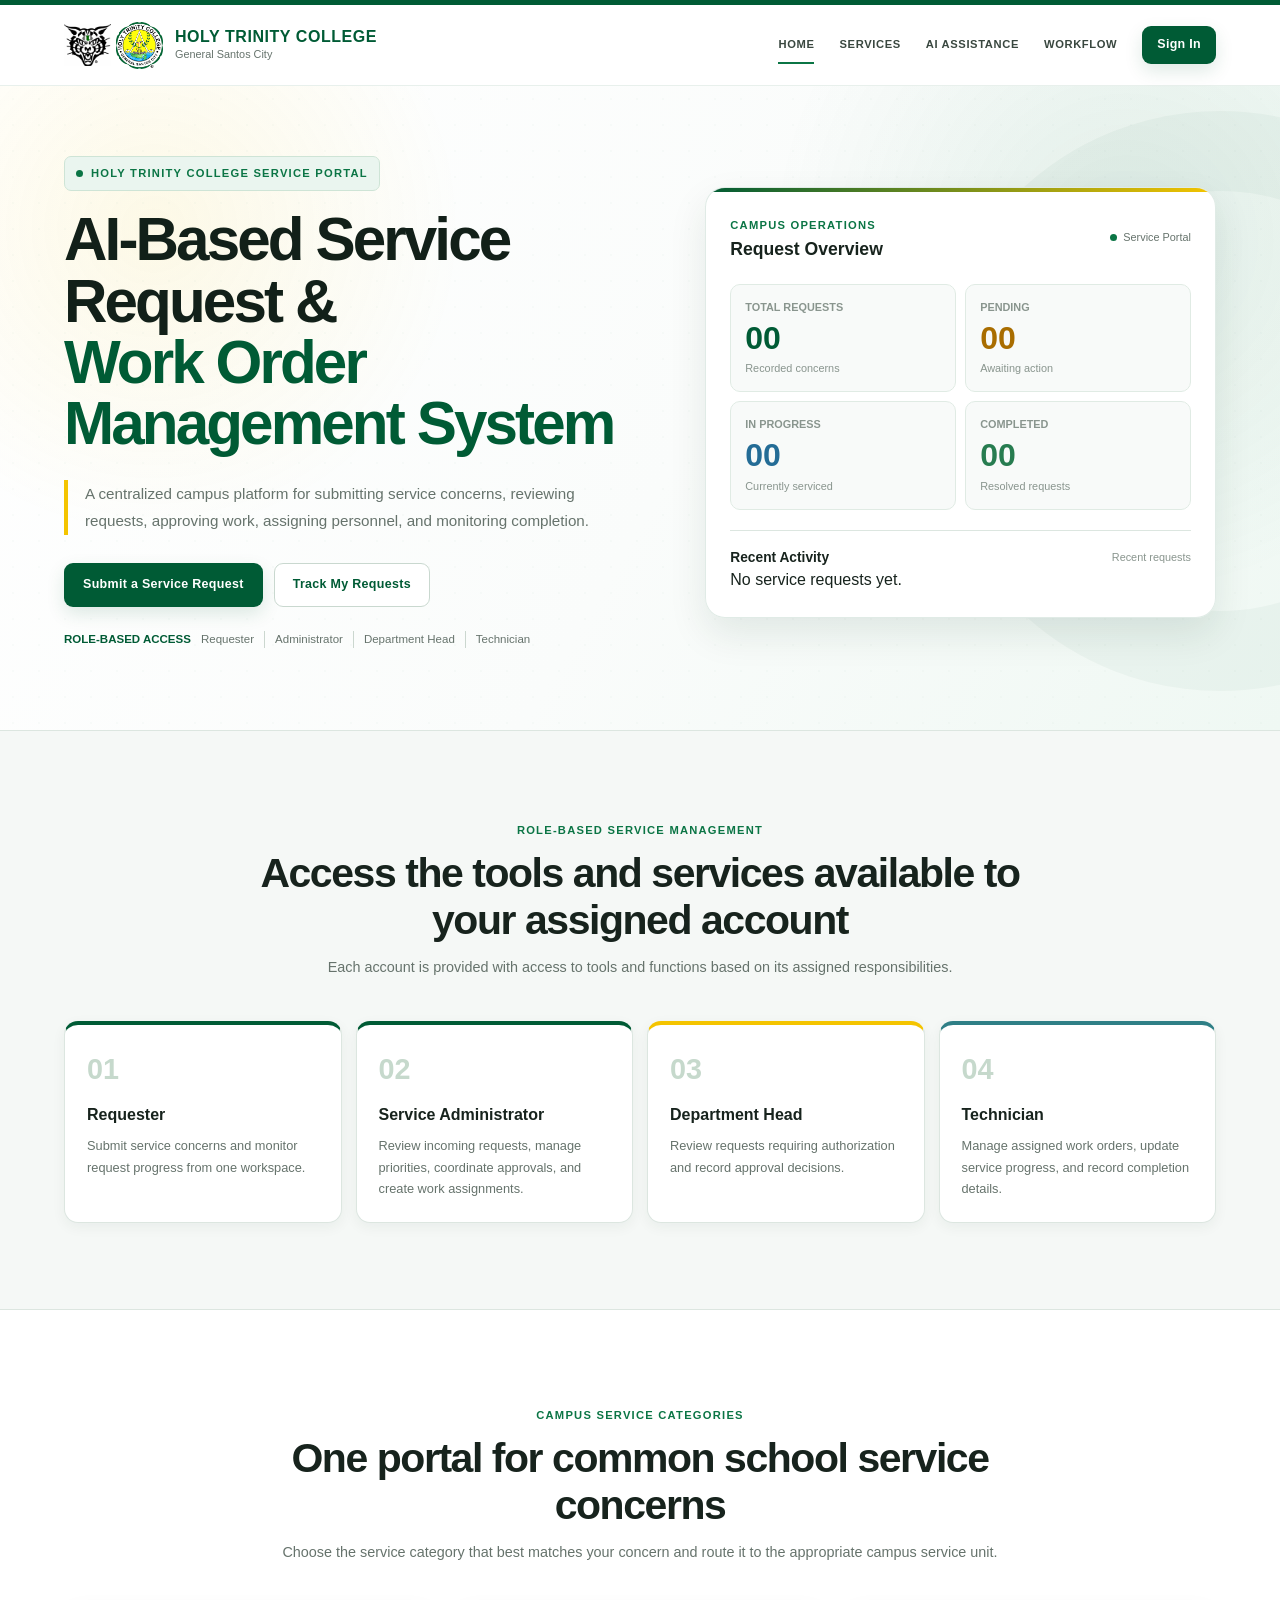
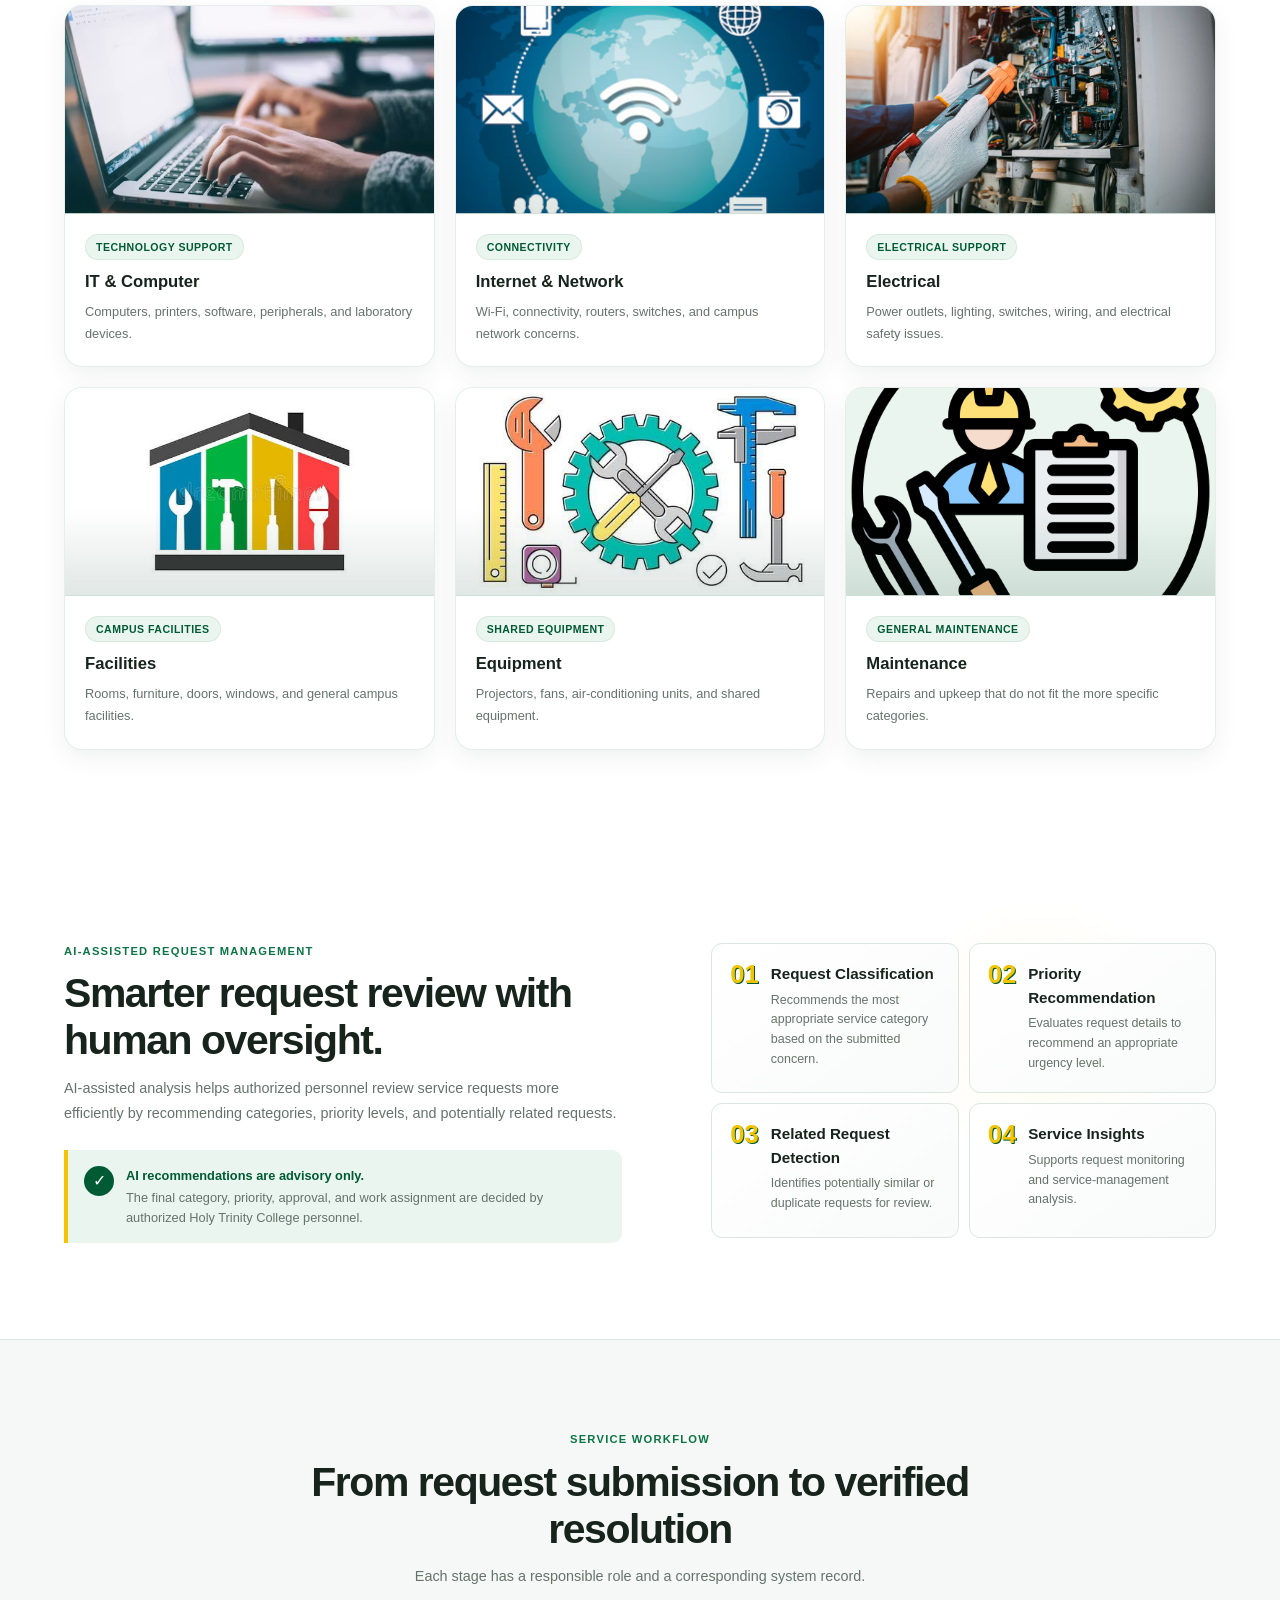
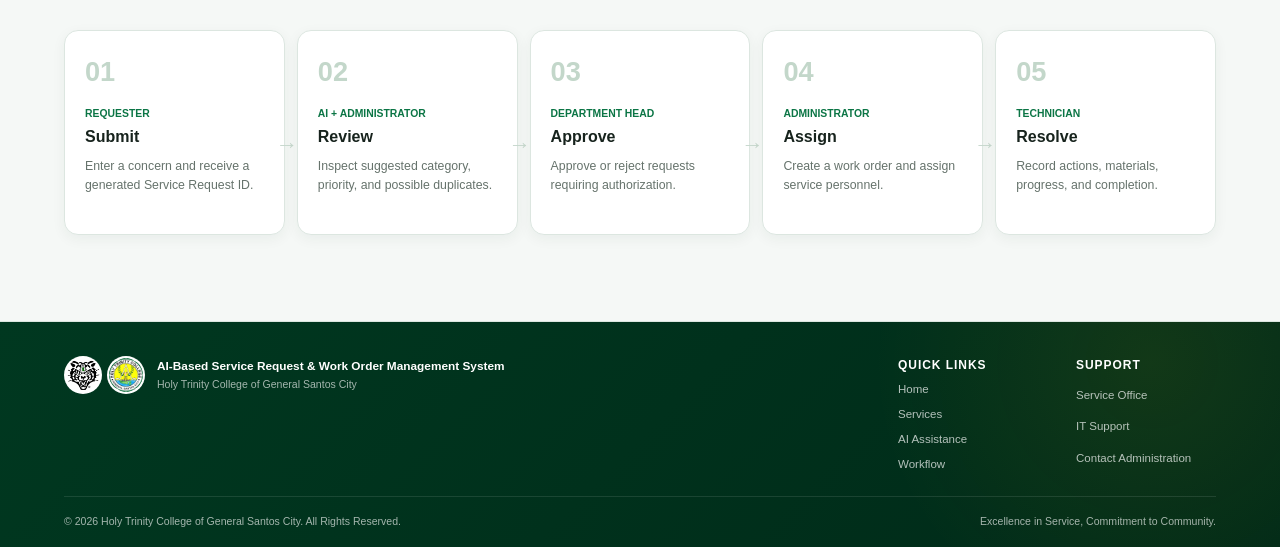
==== commit 5dc443c1: "Complete audit viewer integration" ====
--- a/src/main/webapp/index.html
+++ b/src/main/webapp/index.html
@@ -374,6 +374,15 @@
         >
           &times;
         </button>
+        <button
+          class="notification-panel-action"
+          id="markAllNotificationsReadButton"
+          type="button"
+          hidden
+          aria-label="Mark all notifications as read"
+        >
+          Mark all as read
+        </button>
 
       </div>
 
@@ -777,6 +786,24 @@
                 <div class="table-card panel-card"><div class="table-heading"><div><small>Personnel Records</small><h3>School Personnel</h3></div><span class="record-count" id="personnelRecordCount">0 Records</span></div><div class="table-scroll"><table><thead><tr><th>Personnel ID</th><th>Name</th><th>Email</th><th>Department</th><th>Role</th><th>Status</th></tr></thead><tbody id="personnelTableBody"></tbody></table></div></div>
               </div>
             </section>
+
+            <section class="workspace-view" data-view="administrator-audit" hidden>
+              <div class="table-card panel-card audit-viewer-card">
+                <div class="table-heading"><div><small>Administrative Evidence</small><h3>Audit Viewer</h3></div><span class="record-count" id="auditRecordCount">0 Records</span></div>
+                <form class="table-tools audit-filter-toolbar" id="auditFilterForm">
+                  <label class="filter-control"><span>Action</span><input id="auditActionType" type="text" maxlength="60" placeholder="ACTION_TYPE" aria-label="Filter audit records by action type"></label>
+                  <label class="filter-control"><span>Outcome</span><select id="auditOutcome" aria-label="Filter audit records by outcome"><option value="">All outcomes</option><option value="SUCCESS">Success</option><option value="FAILURE">Failure</option><option value="DENIED">Denied</option></select></label>
+                  <label class="filter-control"><span>Request ID</span><input id="auditRequestId" type="number" min="1" step="1" inputmode="numeric" aria-label="Filter audit records by request ID"></label>
+                  <label class="filter-control"><span>Work Order ID</span><input id="auditWorkOrderId" type="number" min="1" step="1" inputmode="numeric" aria-label="Filter audit records by work order ID"></label>
+                  <label class="filter-control"><span>From</span><input id="auditFrom" type="datetime-local" aria-label="Filter audit records from date and time"></label>
+                  <label class="filter-control"><span>To</span><input id="auditTo" type="datetime-local" aria-label="Filter audit records to date and time"></label>
+                  <div class="row-actions audit-filter-actions"><button class="button button-primary button-small" type="submit">Apply Filters</button><button class="button button-secondary button-small" type="reset">Clear Filters</button></div>
+                </form>
+                <div class="table-scroll"><table class="audit-table"><thead><tr><th>Date / Time</th><th>Action</th><th>Outcome</th><th>Actor</th><th>Entity</th><th>Request / Work Order</th><th>Summary</th></tr></thead><tbody id="auditTableBody"></tbody></table></div>
+                <div class="table-empty" id="auditEmptyState" hidden><strong>No audit records found</strong><span>Try changing the selected filters.</span></div>
+                <div class="form-actions"><button class="button button-secondary button-small" id="auditLoadOlderButton" type="button" hidden>Load Older</button></div>
+              </div>
+            </section>
           </div>
 
           <!-- APPROVER -->
@@ -806,9 +833,9 @@
           <!-- TECHNICIAN -->
           <div class="role-interface" data-role="technician" hidden>
             <section class="workspace-view" data-view="technician-overview">
-              <div class="welcome-banner technician-banner"><div><small>Service Personnel / Technician</small><h3>Assigned service work</h3><p>View assigned work orders and record progress, materials, actions, and completion details.</p></div><button class="button button-light" type="button" data-workspace-link="technician-assigned">View Assignments</button></div>
+              <div class="welcome-banner technician-banner"><div><small>Service Personnel / Technician</small><h3>Assigned service work</h3><p>View assigned work orders and record progress, action notes, and completion summaries.</p></div><button class="button button-light" type="button" data-workspace-link="technician-assigned">View Assignments</button></div>
               <div class="dashboard-grid four">
-                <article class="stat-card"><div class="stat-icon">WO</div><div><small>Assigned Work</small><strong id="technicianAssignedMetric">00</strong><p>Work orders in your queue</p></div></article>
+                <article class="stat-card"><div class="stat-icon">WO</div><div><small>Assigned Work</small><strong id="technicianAssignedMetric">00</strong><p>Assigned or acknowledged; not yet started</p></div></article>
                 <article class="stat-card"><div class="stat-icon blue">IP</div><div><small>In Progress</small><strong id="technicianProgressMetric">00</strong><p>Active work</p></div></article>
                 <article class="stat-card"><div class="stat-icon amber">OH</div><div><small>On Hold</small><strong id="technicianHoldMetric">00</strong><p>Waiting for follow-up</p></div></article>
                 <article class="stat-card"><div class="stat-icon green">OK</div><div><small>Completed</small><strong id="technicianCompletedMetric">00</strong><p>Finished work records</p></div></article>
@@ -818,7 +845,7 @@
 
             <section class="workspace-view" data-view="technician-assigned" hidden>
               <div class="table-card panel-card">
-                <div class="table-heading"><div><small>Assigned Work Orders</small><h3>Assigned Work Orders</h3></div><span class="record-count" id="technicianWorkCount">0 Records</span></div>
+                <div class="table-heading"><div><small>Assigned Work Orders</small><h3>Assigned Work Orders</h3></div><div class="row-actions"><span class="record-count" id="technicianWorkCount">0 Records</span><button class="button button-secondary button-small" id="technicianRefreshButton" type="button">Refresh</button></div></div>
                 <div class="table-scroll"><table><thead><tr><th>Work Order ID</th><th>Request ID</th><th>Work Description</th><th>Service Unit</th><th>Assigned To</th><th>Status</th><th>Action</th></tr></thead><tbody id="technicianWorkTableBody"></tbody></table></div>
               </div>
             </section>
@@ -828,19 +855,20 @@
                 <div class="panel-card form-panel">
                   <div class="panel-title"><div><small>Work Progress Update</small><h3>Update Service Work</h3></div><span class="entity-badge">Technician</span></div>
                   <form class="record-form workspace-form" id="progressUpdateForm" novalidate>
+                    <p id="technicianSelectionMessage" role="status">Select a work order from Assigned Work to view available actions.</p>
                     <div class="form-grid">
-                      <div class="field-group"><label for="progressWorkOrderId">Work Order ID *</label><input id="progressWorkOrderId" type="text" placeholder="WO-2026-0019" pattern="WO-[0-9]{4}-[0-9]{4}" required></div>
-                      <div class="field-group"><label for="progressRequestId">Service Request ID *</label><input id="progressRequestId" type="text" placeholder="SR-2026-000001" pattern="SR-[0-9]{4}-[0-9]{6}" required></div>
-                      <div class="field-group"><label for="progressTechnician">Assigned Technician / Personnel *</label><input id="progressTechnician" type="text" minlength="3" required></div>
-                      <div class="field-group"><label for="progressServiceUnit">Department / Service Unit *</label><select id="progressServiceUnit" required><option value="">Select service unit</option><option>Information Technology Office</option><option>Facilities Management</option><option>Electrical Services</option><option>Maintenance Services</option></select></div>
-                      <div class="field-group full-width"><label for="progressWorkDescription">Work Description *</label><textarea id="progressWorkDescription" rows="3" minlength="10" maxlength="500" required></textarea></div>
-                      <div class="field-group"><label for="progressStatusInput">Work Status *</label><select id="progressStatusInput" required><option>Assigned</option><option>In Progress</option><option>On Hold</option><option>Completed</option></select></div>
-                      <div class="field-group"><label for="progressCompletionDate">Completion Date</label><input id="progressCompletionDate" type="date"></div>
-                      <div class="field-group full-width"><label for="progressActionTaken">Action Taken *</label><textarea id="progressActionTaken" rows="3" minlength="5" maxlength="500" placeholder="Describe the action performed." required></textarea></div>
-                      <div class="field-group full-width"><label for="progressMaterials">Materials / Resources Used</label><textarea id="progressMaterials" rows="2" maxlength="300" placeholder="List materials or resources used"></textarea></div>
-                      <div class="field-group full-width"><label for="progressRemarks">Technician Remarks</label><textarea id="progressRemarks" rows="2" maxlength="300" placeholder="Optional remarks or follow-up notes"></textarea></div>
+                      <div class="field-group"><label for="progressWorkOrderId">Work Order Number</label><input id="progressWorkOrderId" type="text" readonly></div>
+                      <div class="field-group"><label for="progressRequestId">Service Request Number</label><input id="progressRequestId" type="text" readonly></div>
+                      <div class="field-group"><label for="progressTechnician">Assigned Technician / Personnel</label><input id="progressTechnician" type="text" readonly></div>
+                      <div class="field-group"><label for="progressServiceUnit">Department / Service Unit</label><input id="progressServiceUnit" type="text" readonly></div>
+                      <div class="field-group full-width"><label for="progressWorkDescription">Work Description</label><textarea id="progressWorkDescription" rows="3" readonly></textarea></div>
+                      <div class="field-group"><label for="progressStatusInput">Current Work Status</label><input id="progressStatusInput" type="text" readonly></div>
+                      <div class="field-group full-width"><span>Available actions</span><div class="row-actions" id="technicianProgressActions"></div></div>
+                      <div class="field-group full-width"><label for="progressActionTaken">Progress / Action Notes *</label><textarea id="progressActionTaken" rows="3" minlength="5" maxlength="2000" placeholder="Describe this action. For a hold, explain the reason." required disabled></textarea></div>
+                      <div class="field-group" id="progressPercentageField" hidden><label for="progressPercentageInput">Progress Percentage *</label><input id="progressPercentageInput" type="number" min="1" max="99" step="1" disabled></div>
+                      <div class="field-group full-width" id="progressCompletionSummaryField" hidden><label for="progressCompletionSummary">Completion Summary *</label><textarea id="progressCompletionSummary" rows="3" minlength="10" maxlength="2000" disabled></textarea></div>
                     </div>
-                    <div class="form-actions"><button class="button button-secondary" type="reset">Reset</button><button class="button button-primary" type="submit">Update Work Order</button></div>
+                    <div class="form-actions"><button class="button button-secondary" type="reset">Reset Notes</button><button class="button button-primary" id="technicianProgressSubmit" type="submit" disabled hidden>Select an Action</button></div>
                   </form>
                 </div>
                 <div class="panel-card"><div class="panel-title"><div><small>Work History</small><h3>Recent Technician Updates</h3></div></div><div class="compact-list" id="technicianHistoryList"></div></div>
@@ -848,7 +876,7 @@
             </section>
 
             <section class="workspace-view" data-view="technician-history" hidden>
-              <div class="table-card panel-card"><div class="table-heading"><div><small>Completed / Updated Work</small><h3>Work History</h3></div><span class="record-count" id="technicianHistoryCount">0 Records</span></div><div class="table-scroll"><table><thead><tr><th>Work Order ID</th><th>Request ID</th><th>Status</th><th>Action Taken</th><th>Completion</th><th>Remarks</th></tr></thead><tbody id="technicianHistoryTableBody"></tbody></table></div></div>
+              <div class="table-card panel-card"><div class="table-heading"><div><small>Completed / Updated Work</small><h3>Work History</h3></div><span class="record-count" id="technicianHistoryCount">0 Records</span></div><div class="table-scroll"><table><thead><tr><th>Work Order</th><th>Request</th><th>Update Type</th><th>Status Change</th><th>Progress</th><th>Progress Notes</th><th>Recorded At</th></tr></thead><tbody id="technicianHistoryTableBody"></tbody></table></div></div>
             </section>
           </div>
         </div>
@@ -1239,6 +1267,6 @@
   <button class="back-to-top" id="backToTopButton" type="button" aria-label="Back to top" title="Back to top">&uarr;</button>
 
   <div class="toast-region" id="toastRegion" aria-live="polite" aria-atomic="false"></div>
-  <script src="js/script.js?v=20260917-step4-duplicate-ui1"></script>
+  <script src="js/script.js?v=20260920-phase5b-technician"></script>
 </body>
 </html>
--- a/src/main/webapp/css/style.css
+++ b/src/main/webapp/css/style.css
@@ -3859,4 +3859,87 @@
   -webkit-appearance: none;
   background-image: none;
   padding-right: 12px;
-}+}
+
+/* Phase 6C Audit Viewer */
+.audit-filter-toolbar {
+  align-items: end;
+  display: grid;
+  gap: 10px;
+  grid-template-columns: repeat(6, minmax(140px, 1fr));
+}
+
+.audit-filter-toolbar .filter-control {
+  align-items: stretch;
+  flex-direction: column;
+  gap: 4px;
+  min-width: 0;
+}
+
+.audit-filter-toolbar input,
+.audit-filter-toolbar select {
+  box-sizing: border-box;
+  min-width: 0;
+  width: 100%;
+}
+
+.audit-filter-actions {
+  grid-column: 1 / -1;
+}
+
+.audit-table {
+  min-width: 1080px;
+}
+
+.audit-table .audit-timestamp {
+  min-width: 175px;
+  white-space: nowrap;
+}
+
+.audit-table .audit-action {
+  min-width: 155px;
+}
+
+.audit-table .audit-actor {
+  min-width: 185px;
+}
+
+.audit-table .audit-entity {
+  min-width: 135px;
+}
+
+.audit-table .audit-reference-cell {
+  min-width: 155px;
+}
+
+.audit-table .audit-summary {
+  min-width: 270px;
+  overflow-wrap: anywhere;
+}
+
+.audit-references {
+  display: grid;
+  gap: 3px;
+}
+
+@media (max-width: 1120px) {
+  .audit-filter-toolbar {
+    grid-template-columns: repeat(3, minmax(160px, 1fr));
+  }
+}
+
+@media (max-width: 720px) {
+  .audit-filter-toolbar {
+    grid-template-columns: repeat(2, minmax(0, 1fr));
+  }
+}
+
+@media (max-width: 520px) {
+  .audit-filter-toolbar {
+    grid-template-columns: 1fr;
+  }
+
+  .audit-filter-actions .button {
+    flex: 1 1 auto;
+  }
+}
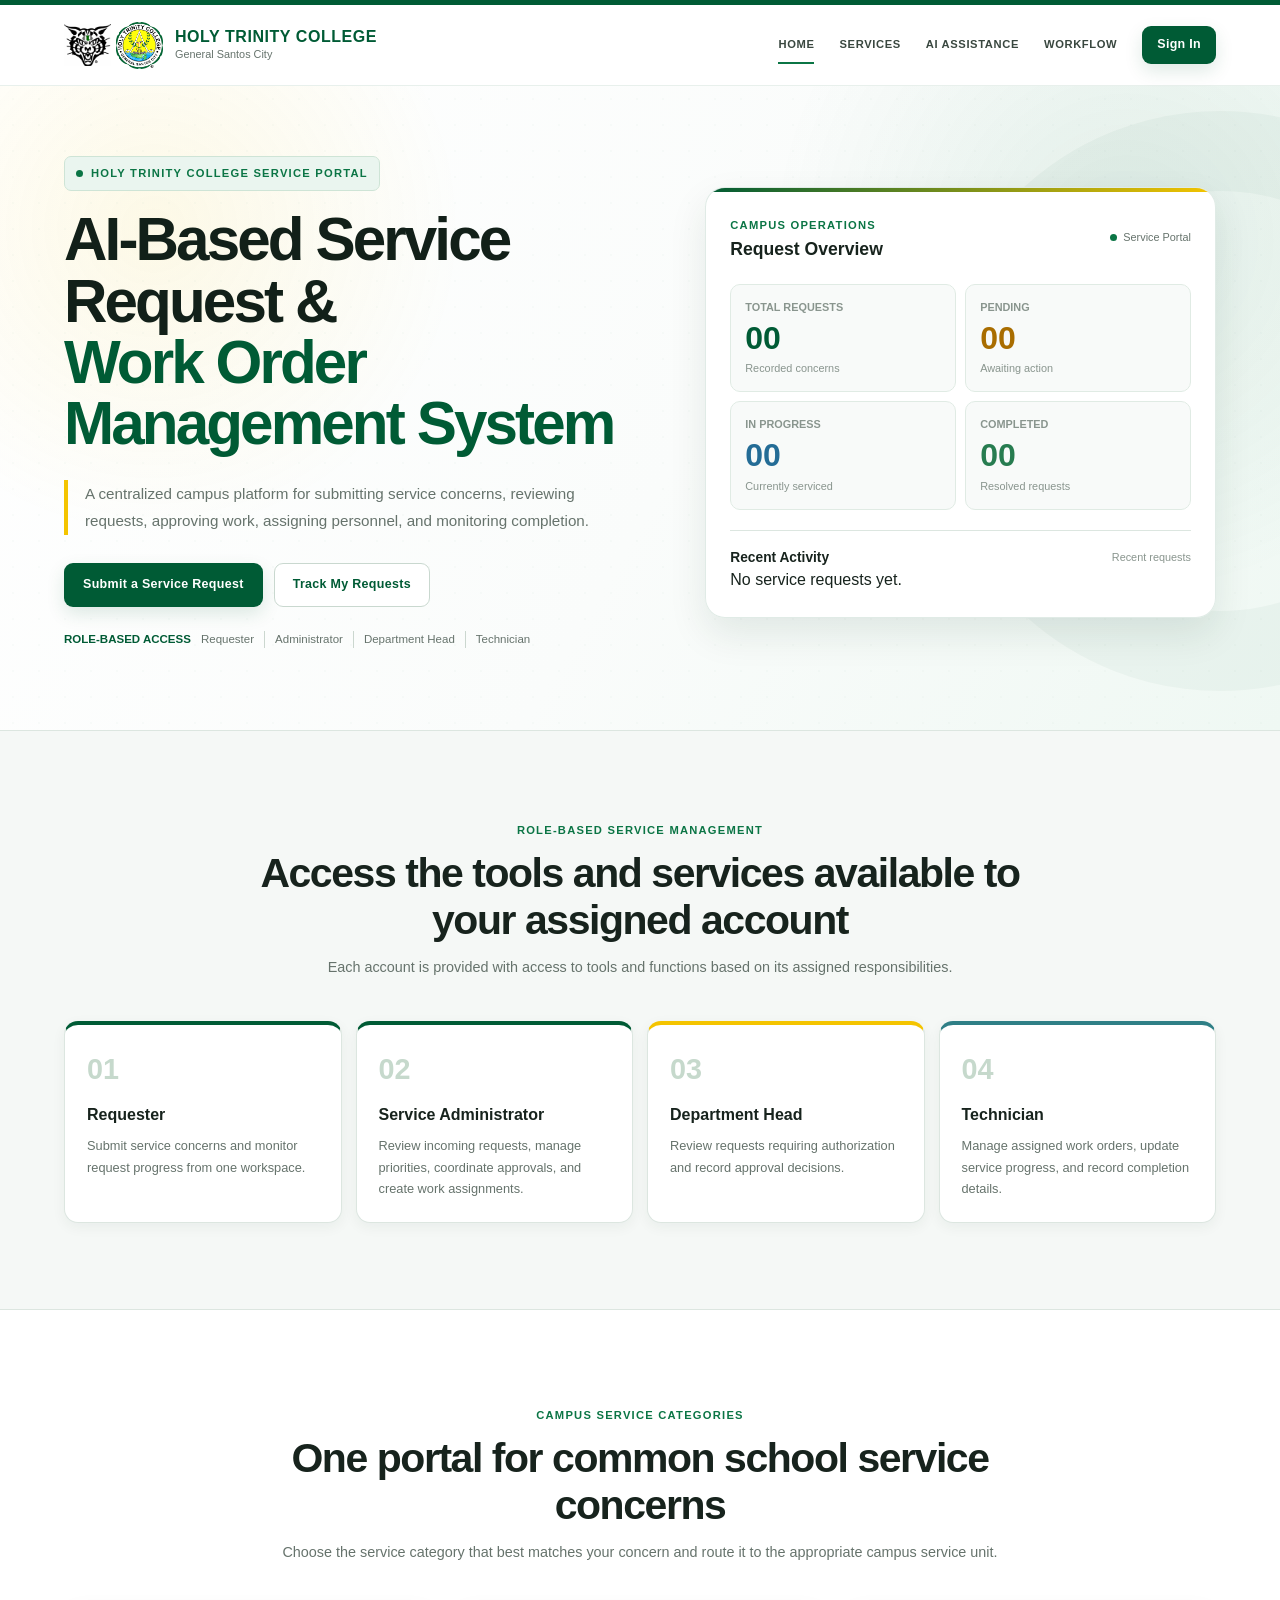
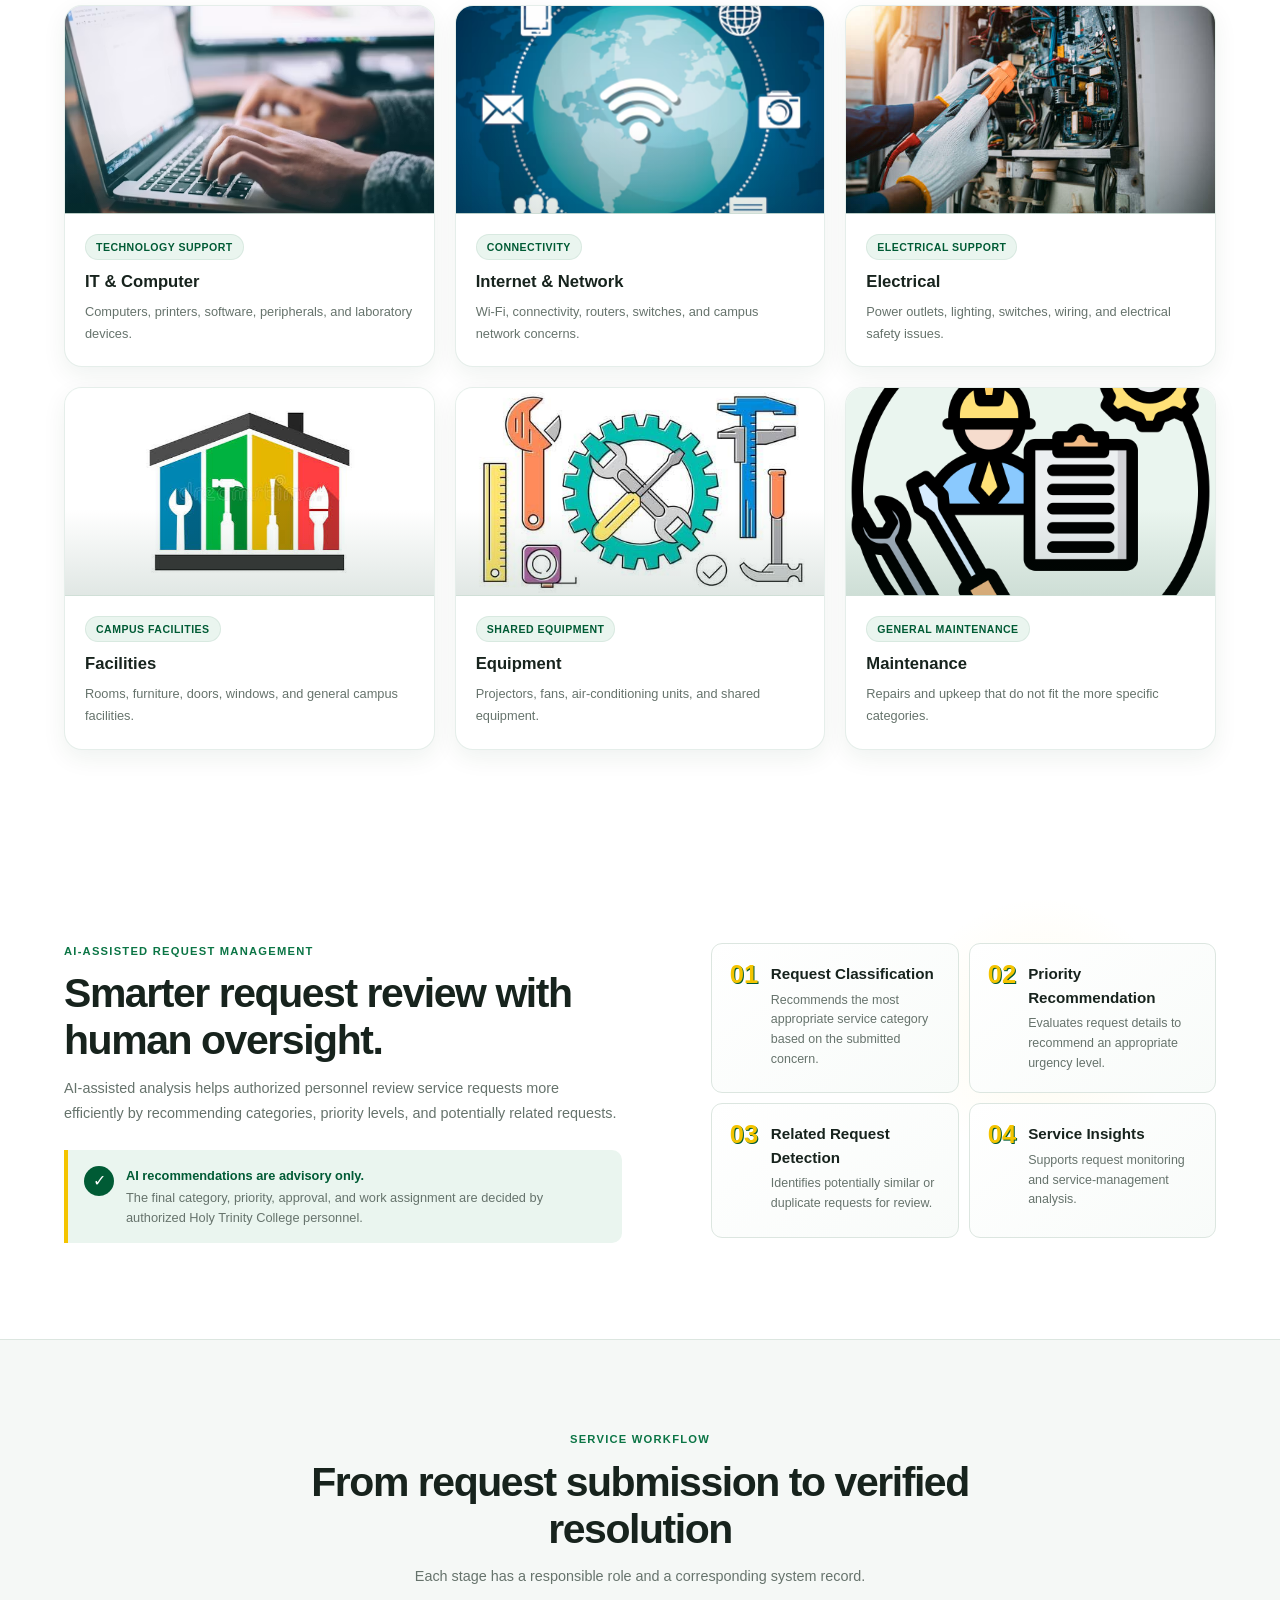
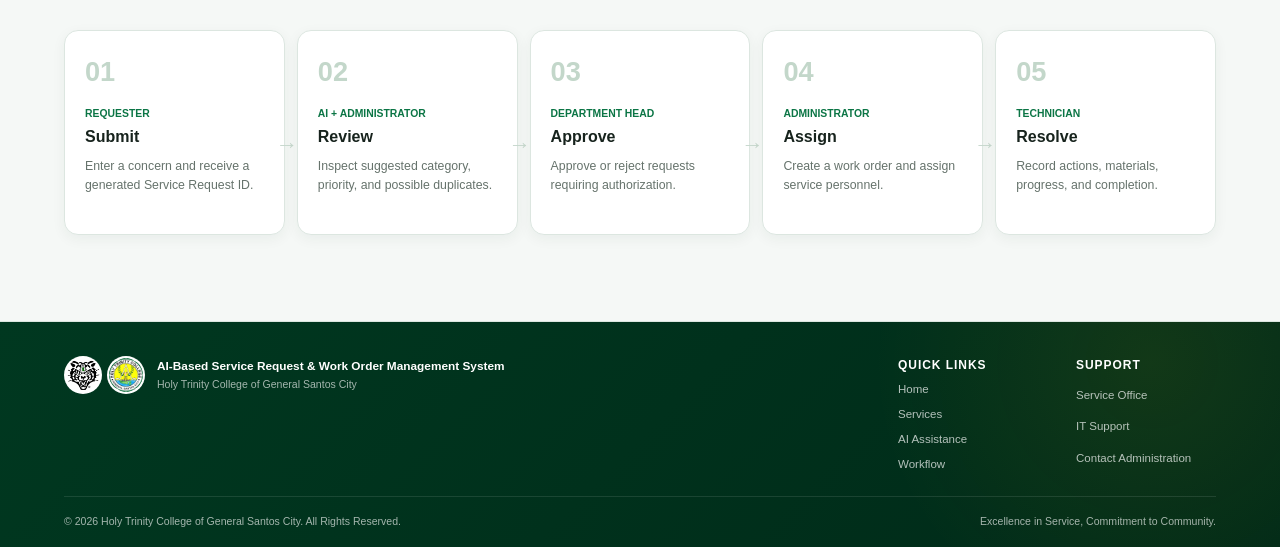
==== commit 43e06a59: "Integrate advisory AI analysis" ====
--- a/src/main/webapp/index.html
+++ b/src/main/webapp/index.html
@@ -1110,6 +1110,10 @@
           <div id="adminForwardAiRecommendation">
             Awaiting AI analysis
           </div>
+          <div id="adminForwardAiDetails" class="helper-text" aria-live="polite"></div>
+          <p class="helper-text">AI recommendations are advisory and must be reviewed by authorized personnel.</p>
+          <button class="button button-small button-secondary" id="adminRunAdvisoryAnalysis"
+                  type="button">Run Advisory Analysis</button>
         </div>
 
         <div class="field-group">
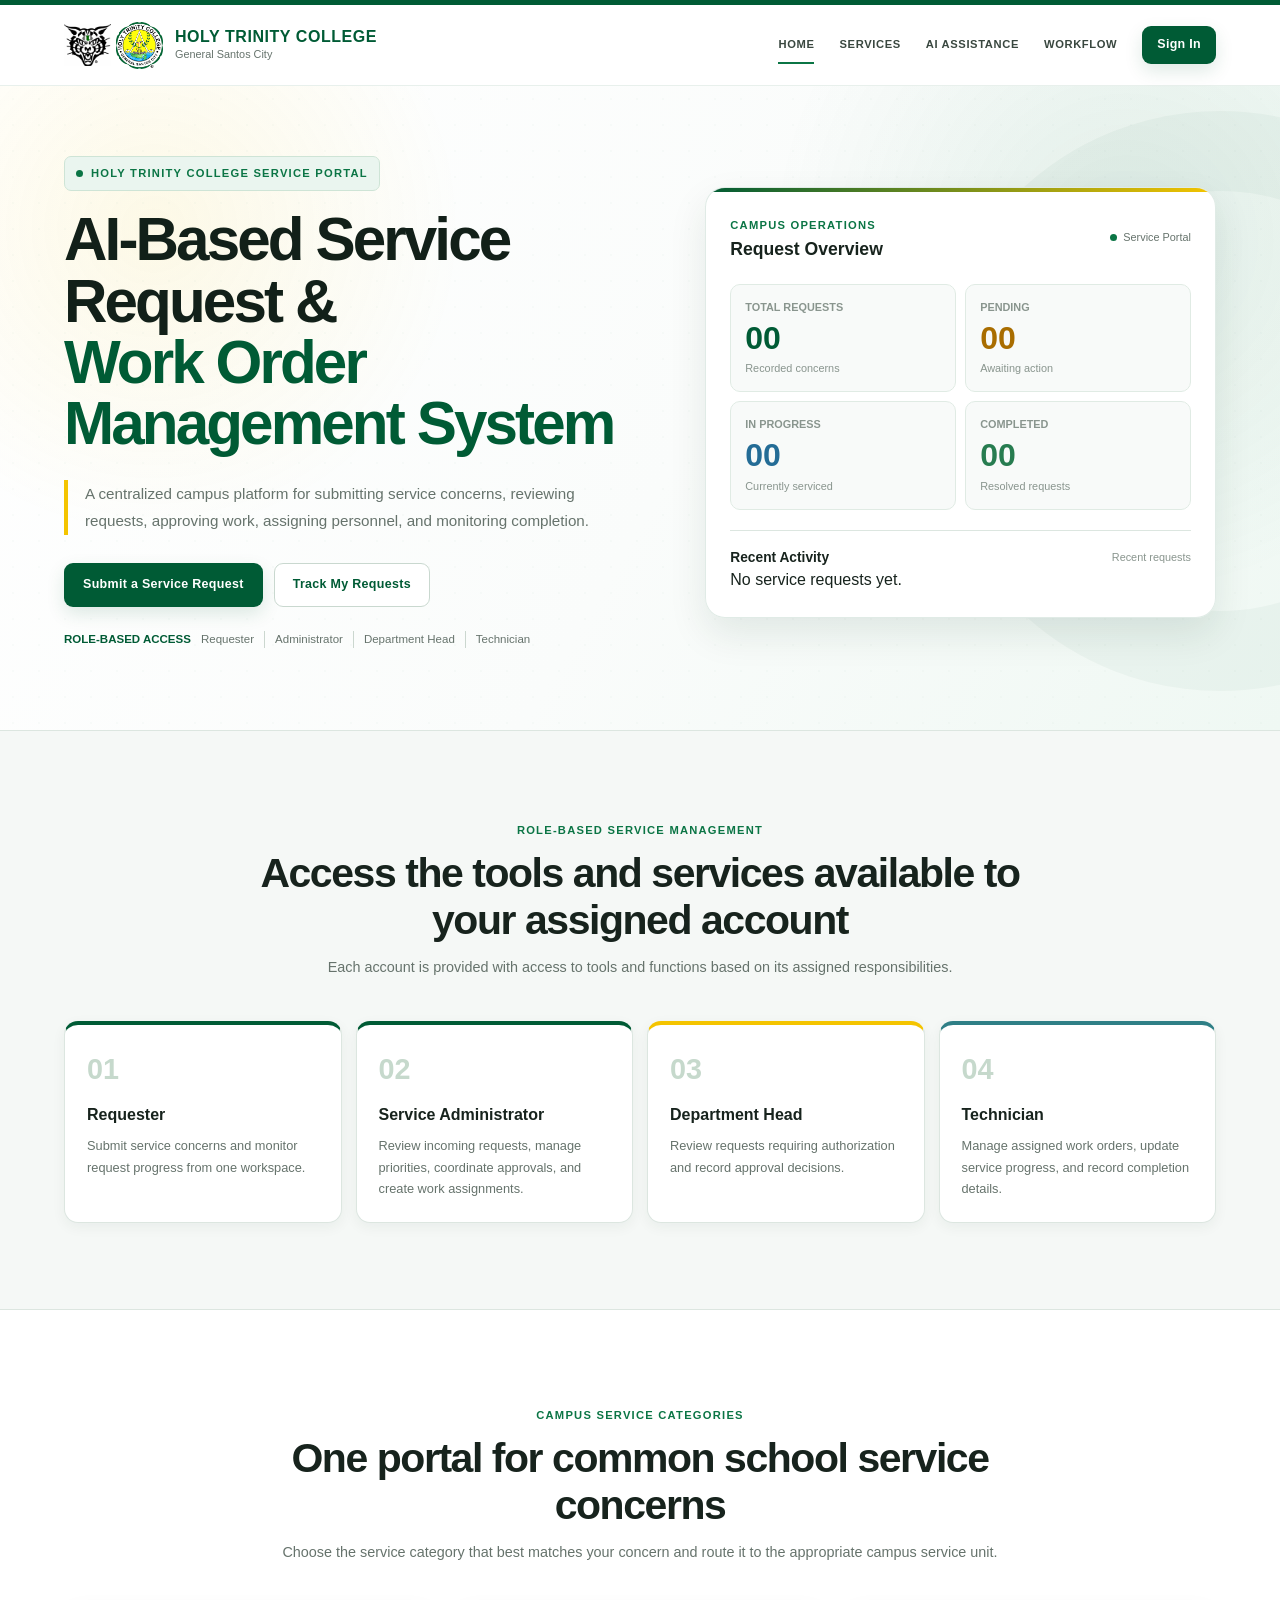
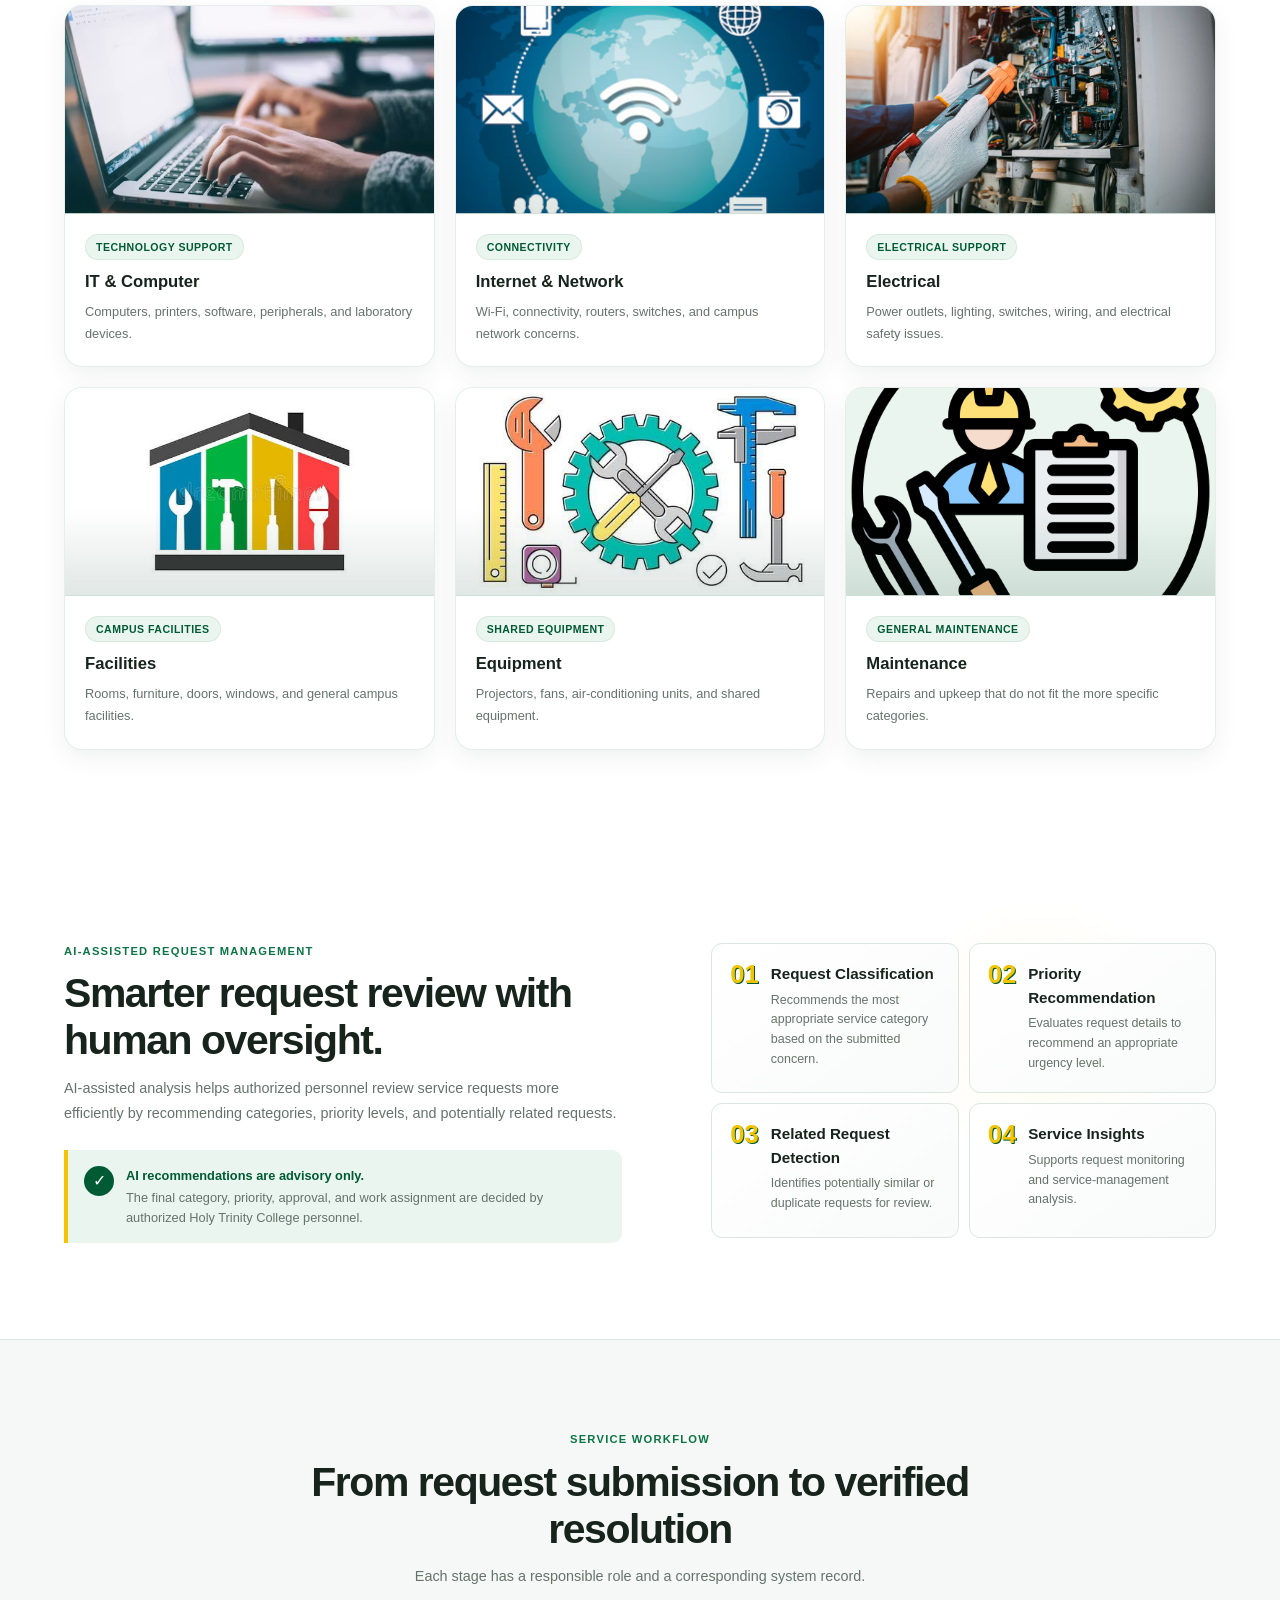
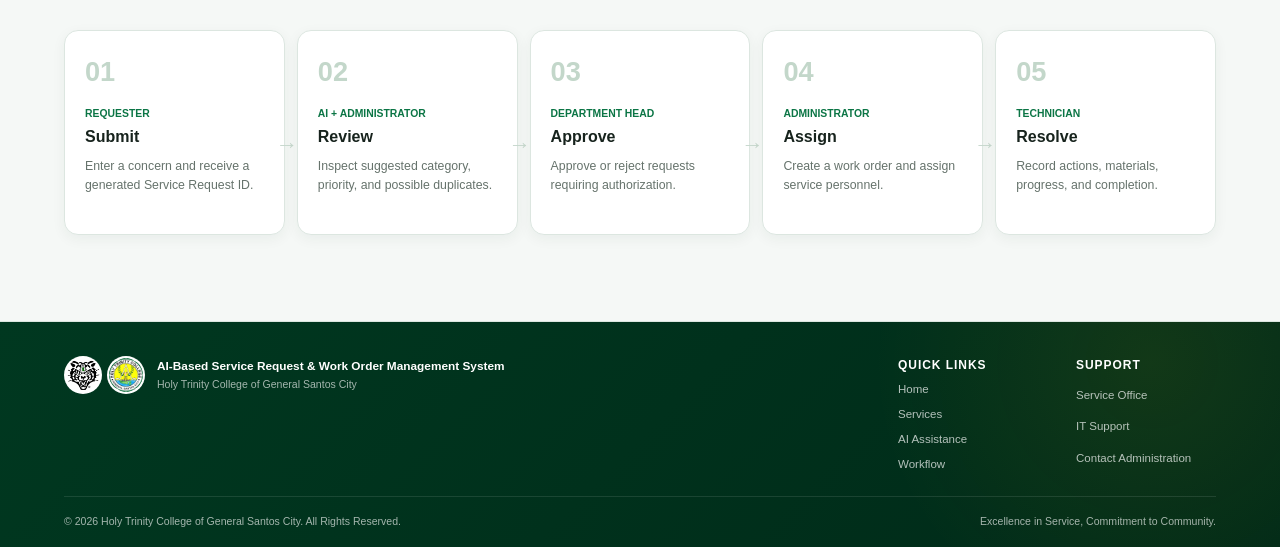
==== commit 1f05fb2d: "Add ranked duplicate recommendations" ====
--- a/src/main/webapp/index.html
+++ b/src/main/webapp/index.html
@@ -1111,6 +1111,7 @@
             Awaiting AI analysis
           </div>
           <div id="adminForwardAiDetails" class="helper-text" aria-live="polite"></div>
+          <div id="adminForwardAiDuplicateCandidates" class="compact-list" aria-live="polite"></div>
           <p class="helper-text">AI recommendations are advisory and must be reviewed by authorized personnel.</p>
           <button class="button button-small button-secondary" id="adminRunAdvisoryAnalysis"
                   type="button">Run Advisory Analysis</button>
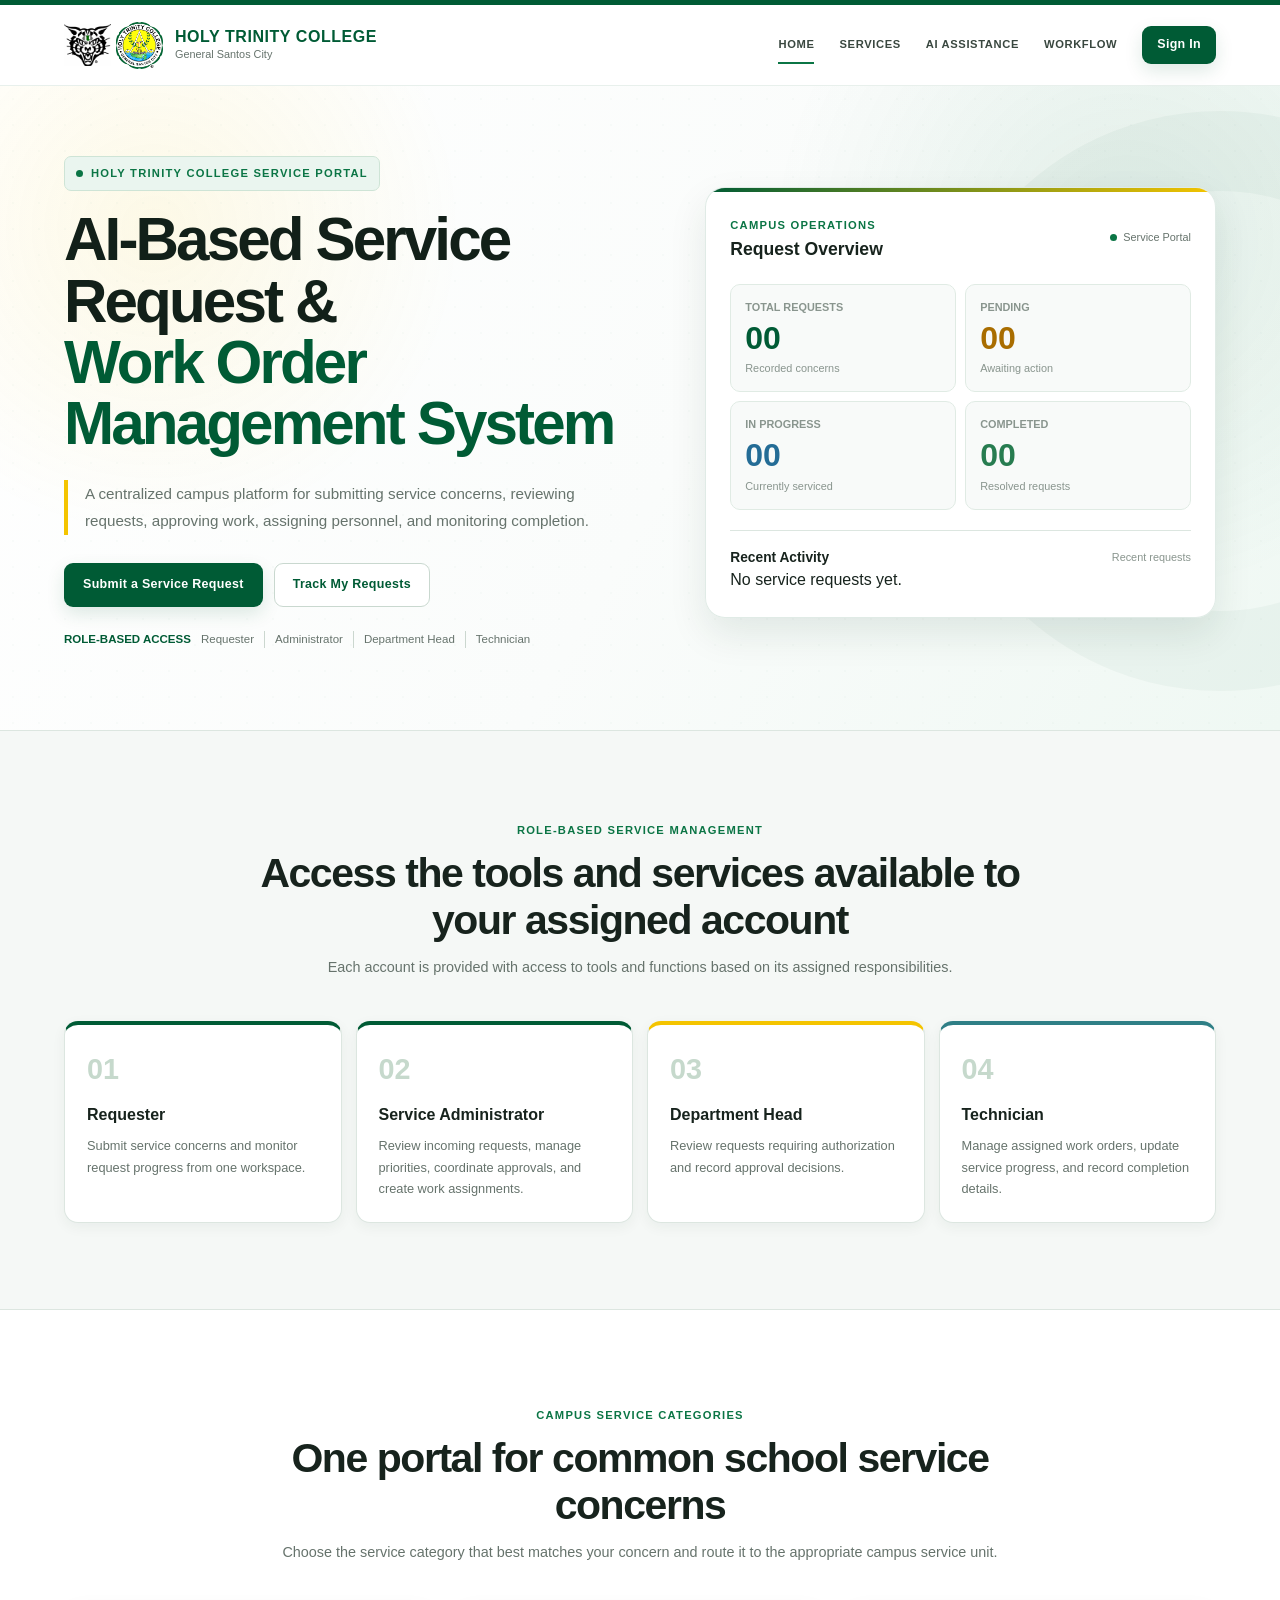
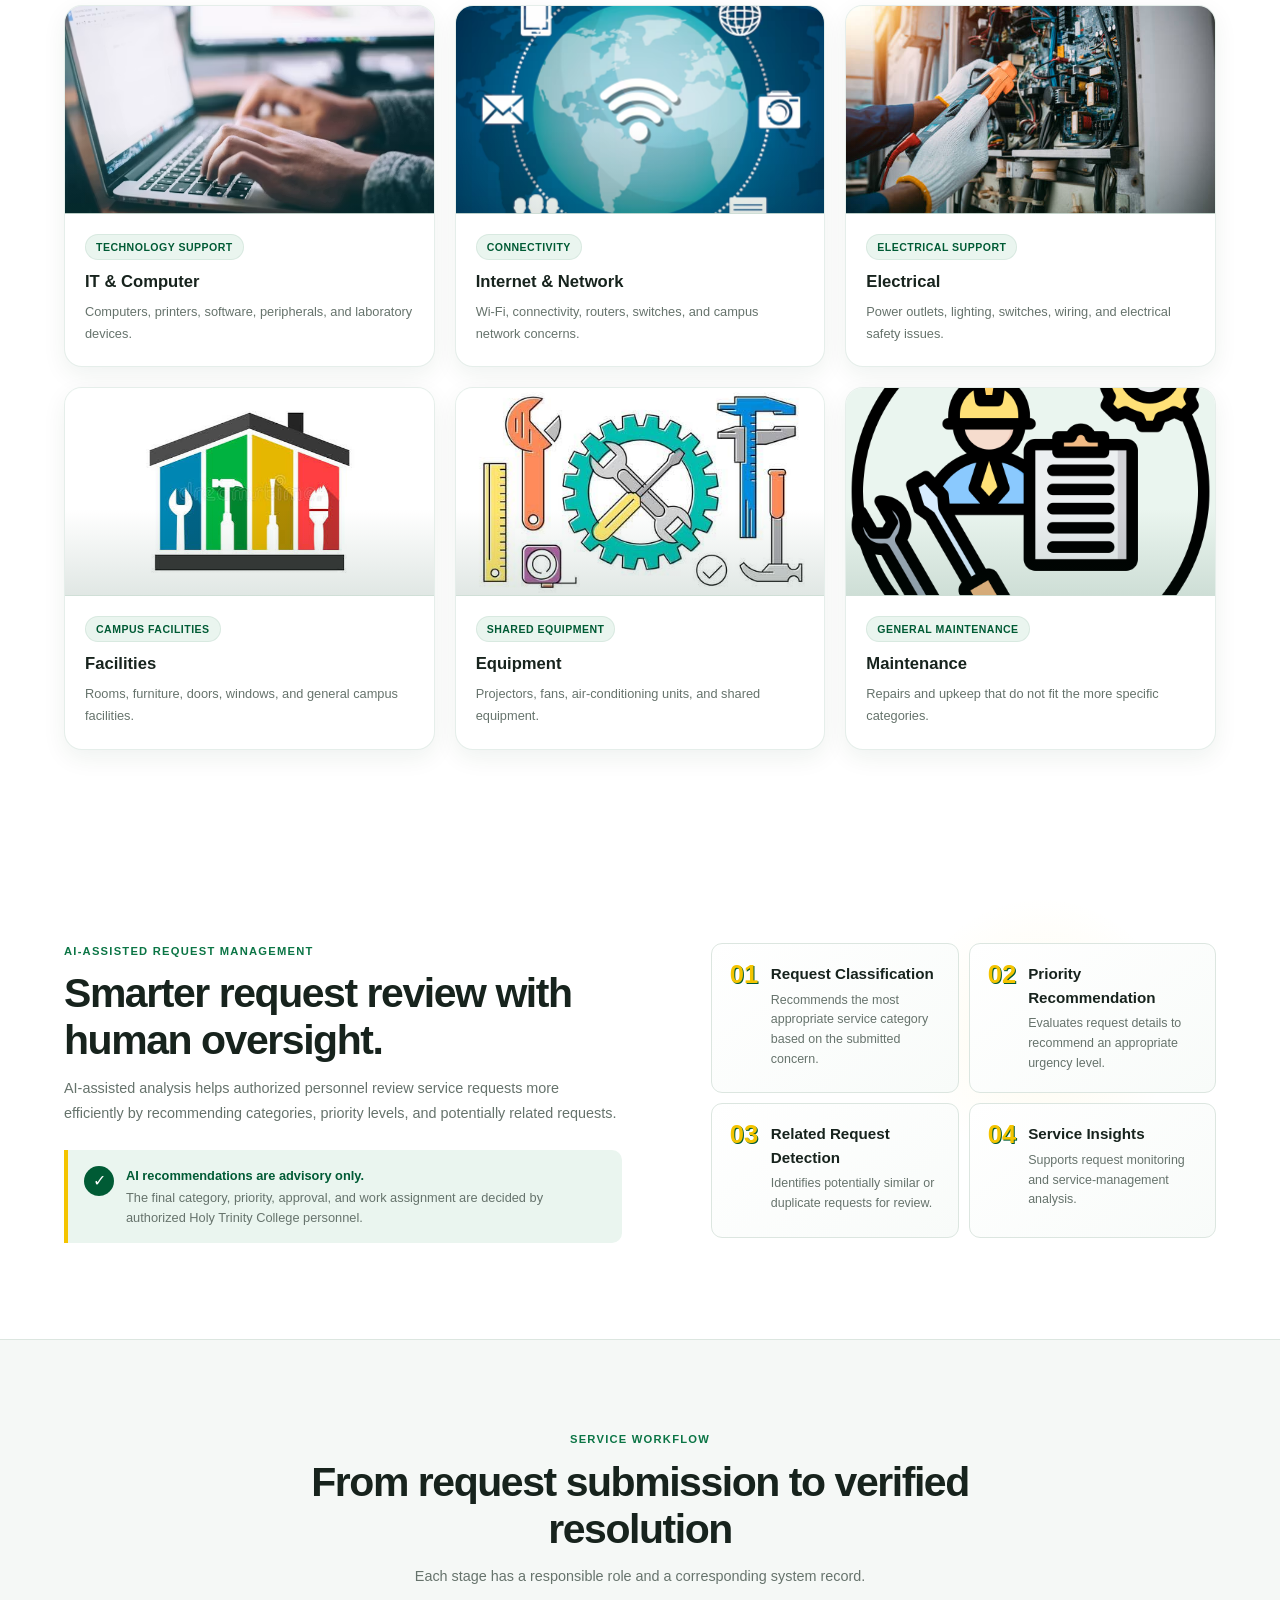
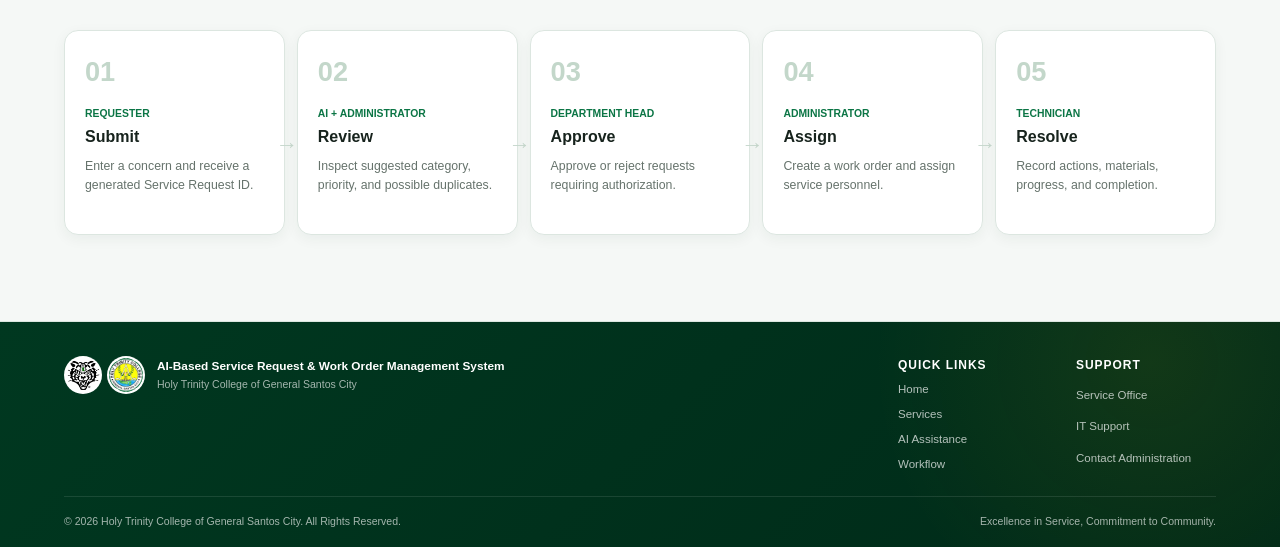
==== commit f1a4b991: "Add administrator service insights" ====
--- a/src/main/webapp/index.html
+++ b/src/main/webapp/index.html
@@ -665,7 +665,7 @@
 
           <!-- ADMINISTRATOR -->
           <div class="role-interface" data-role="administrator" hidden>
-            <section class="workspace-view" data-view="administrator-overview">
+            <section class="workspace-view administrator-overview-view" data-view="administrator-overview">
               <div class="welcome-banner admin-banner">
                 <div><small>Service Administrator / Coordinator</small><h3>Operations dashboard</h3><p>Review service requests, evaluate AI recommendations, and coordinate work assignments.</p></div>
                 <button class="button button-light" type="button" data-workspace-link="administrator-review">Open Request Queue</button>
@@ -676,9 +676,32 @@
                 <article class="stat-card"><div class="stat-icon red">HI</div><div><small>High Priority</small><strong id="adminHighMetric">00</strong><p>High or urgent requests</p></div></article>
                 <article class="stat-card"><div class="stat-icon blue">WO</div><div><small>Work Orders</small><strong id="adminWorkOrderMetric">00</strong><p>Current work records</p></div></article>
               </div>
-              <div class="dashboard-split">
-                <article class="panel-card"><div class="panel-title"><div><small>AI Recommendations</small><h3>Items needing human review</h3></div><span class="advisory-chip">ADVISORY</span></div><div class="compact-list" id="adminAiSummary"></div></article>
-                <article class="panel-card"><div class="panel-title"><div><small>Service Operations</small><h3>Management Overview</h3></div></div><div class="entity-chips"><span>Service Requests</span><span>AI Recommendations</span><span>Work Orders</span><span>Assignments</span><span>Personnel</span></div></article>
+              <div class="administrator-overview-stack">
+                <article class="panel-card administrator-ai-panel">
+                  <div class="panel-title"><div><small>AI Recommendations</small><h3>Items needing human review</h3></div><span class="advisory-chip">ADVISORY</span></div>
+                  <div class="compact-list" id="adminAiSummary"></div>
+                </article>
+                <article class="panel-card service-insights-panel">
+                  <div class="service-insights-header">
+                    <div class="service-insights-title"><small>Service Operations</small><h3>Service Insights</h3><p class="helper-text" id="serviceInsightsNotice" role="status">Loading service insights…</p></div>
+                    <div class="service-insights-controls"><label for="serviceInsightsPeriod">Insight period</label><select id="serviceInsightsPeriod"><option value="7d">Last 7 Days</option><option value="30d" selected>Last 30 Days</option><option value="month">Current Month</option><option value="all">All Time</option></select><button class="button button-secondary" id="serviceInsightsReloadButton" type="button">Reload</button></div>
+                  </div>
+                  <div class="service-insights-metric-grid">
+                    <article class="stat-card"><div class="stat-icon">TR</div><div><small>Total Requests</small><strong id="insightTotalRequests">00</strong></div></article>
+                    <article class="stat-card"><div class="stat-icon amber">SB</div><div><small>Submitted</small><strong id="insightSubmittedRequests">00</strong></div></article>
+                    <article class="stat-card"><div class="stat-icon amber">AA</div><div><small>Awaiting Approval</small><strong id="insightAwaitingApprovalRequests">00</strong></div></article>
+                    <article class="stat-card"><div class="stat-icon">AP</div><div><small>Approved</small><strong id="insightApprovedRequests">00</strong></div></article>
+                    <article class="stat-card"><div class="stat-icon red">DP</div><div><small>Duplicate</small><strong id="insightDuplicateRequests">00</strong></div></article>
+                    <article class="stat-card"><div class="stat-icon blue">CW</div><div><small>Completed Work Orders</small><strong id="insightCompletedWorkOrders">00</strong></div></article>
+                    <article class="stat-card"><div class="stat-icon">AC</div><div><small>Average Completion Time</small><strong id="insightAverageCompletionHours">—</strong></div></article>
+                  </div>
+                  <div class="service-insights-detail-grid">
+                    <article class="panel-card"><div class="panel-title"><div><small>Request Mix</small><h3>Requests by Category</h3></div></div><div class="compact-list" id="insightCategoryList"></div></article>
+                    <article class="panel-card"><div class="panel-title"><div><small>Request Mix</small><h3>Requests by Priority</h3></div></div><div class="compact-list" id="insightPriorityList"></div></article>
+                    <article class="panel-card"><div class="panel-title"><div><small>Work Order Lifecycle</small><h3>Work Orders by Status</h3></div></div><div class="compact-list" id="insightWorkOrderStatusList"></div></article>
+                    <article class="panel-card"><div class="panel-title"><div><small>Request Activity</small><h3>Request Activity Trend</h3></div></div><div class="compact-list" id="insightTrendList"></div></article>
+                  </div>
+                </article>
               </div>
             </section>
 
--- a/src/main/webapp/css/style.css
+++ b/src/main/webapp/css/style.css
@@ -1249,6 +1249,153 @@
   gap: 14px;
   grid-template-columns: 1.05fr 0.95fr;
   margin-top: 16px;
+}
+
+/* Administrator Overview: keep service insights readable without changing other dashboards. */
+.administrator-overview-view {
+  scroll-margin-top: calc(var(--header-height) + 98px);
+}
+
+.administrator-overview-stack {
+  display: grid;
+  gap: 16px;
+  margin-top: 16px;
+}
+
+.administrator-overview-stack > .panel-card,
+.service-insights-panel,
+.service-insights-detail-grid > .panel-card,
+.service-insights-metric-grid > .stat-card {
+  min-width: 0;
+}
+
+.service-insights-panel {
+  overflow: hidden;
+}
+
+.service-insights-header {
+  align-items: flex-start;
+  display: flex;
+  gap: 18px;
+  justify-content: space-between;
+}
+
+.service-insights-title {
+  min-width: 0;
+}
+
+.service-insights-title > small {
+  color: var(--text-soft);
+  display: block;
+  font-size: 0.65rem;
+  font-weight: 800;
+  letter-spacing: 0.07em;
+  text-transform: uppercase;
+}
+
+.service-insights-title h3 {
+  margin-top: 3px;
+}
+
+.service-insights-title .helper-text {
+  margin: 5px 0 0;
+}
+
+.service-insights-controls {
+  align-items: center;
+  display: flex;
+  flex: 0 1 auto;
+  flex-wrap: wrap;
+  gap: 8px;
+  justify-content: flex-end;
+  min-width: 0;
+}
+
+.service-insights-controls label {
+  color: var(--text-soft);
+  font-size: 0.68rem;
+  font-weight: 800;
+  white-space: nowrap;
+}
+
+.service-insights-controls select {
+  max-width: 100%;
+  min-width: 0;
+}
+
+.service-insights-metric-grid {
+  display: grid;
+  gap: 13px;
+  grid-template-columns: repeat(4, minmax(0, 1fr));
+  margin-top: 16px;
+}
+
+.service-insights-metric-grid .stat-card {
+  grid-template-columns: 42px minmax(0, 1fr);
+  min-height: 104px;
+}
+
+.service-insights-metric-grid .stat-card small {
+  line-height: 1.3;
+}
+
+.service-insights-metric-grid .stat-card strong {
+  font-size: clamp(1.35rem, 2vw, 1.7rem);
+  overflow-wrap: anywhere;
+}
+
+.service-insights-detail-grid {
+  display: grid;
+  gap: 14px;
+  grid-template-columns: repeat(2, minmax(0, 1fr));
+  margin-top: 16px;
+}
+
+.service-insights-detail-grid > .panel-card {
+  min-height: 154px;
+}
+
+body.workspace-active:has(.role-interface[data-role="administrator"]:not([hidden]) .administrator-overview-view:not([hidden])) .workspace-header {
+  background: #f5f8f6;
+  isolation: isolate;
+}
+
+@media (max-width: 1500px) {
+  .service-insights-metric-grid {
+    grid-template-columns: repeat(3, minmax(0, 1fr));
+  }
+}
+
+@media (max-width: 1040px) {
+  .service-insights-header {
+    flex-direction: column;
+  }
+
+  .service-insights-controls {
+    justify-content: flex-start;
+    width: 100%;
+  }
+
+  .service-insights-metric-grid {
+    grid-template-columns: repeat(2, minmax(0, 1fr));
+  }
+}
+
+@media (max-width: 600px) {
+  .service-insights-controls {
+    align-items: stretch;
+    flex-direction: column;
+  }
+
+  .service-insights-controls select,
+  .service-insights-controls .button {
+    width: 100%;
+  }
+
+  .service-insights-metric-grid,
+  .service-insights-detail-grid {
+    grid-template-columns: minmax(0, 1fr);
+  }
 }
 
 .panel-card,
